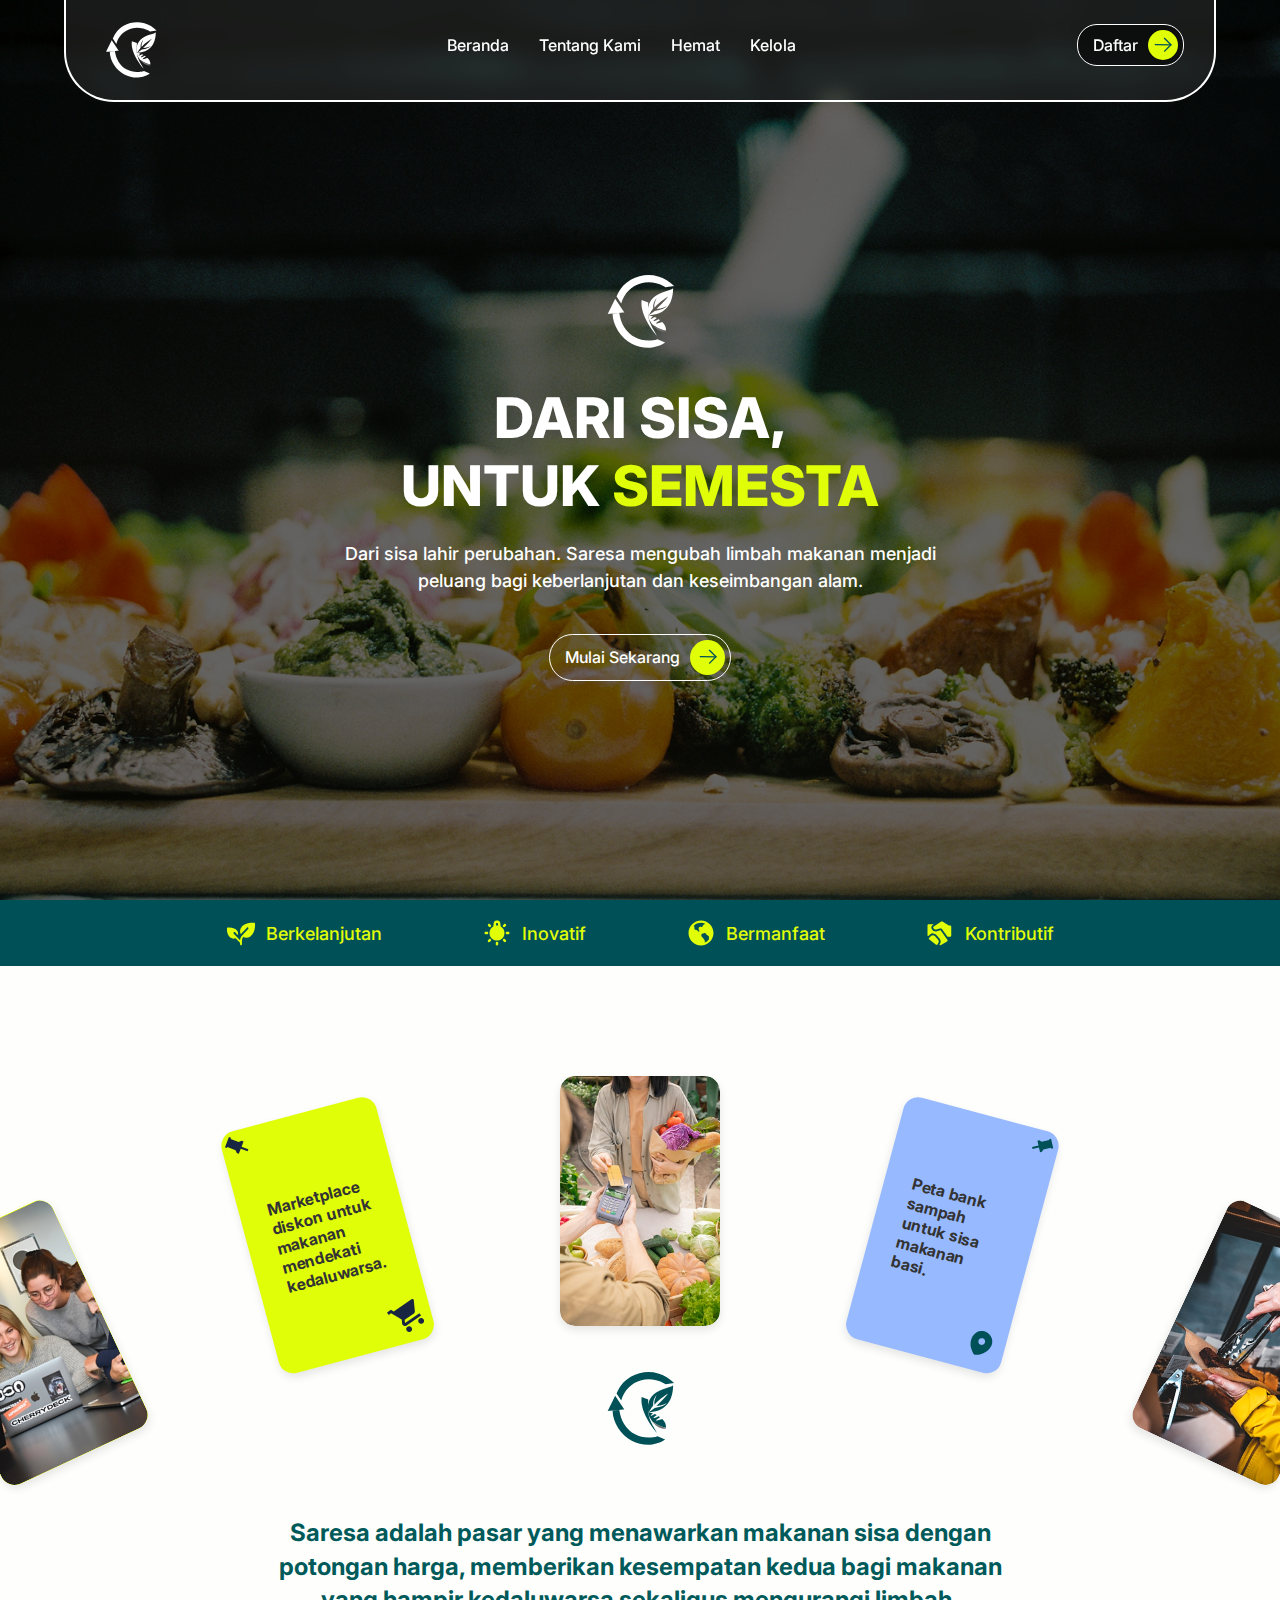
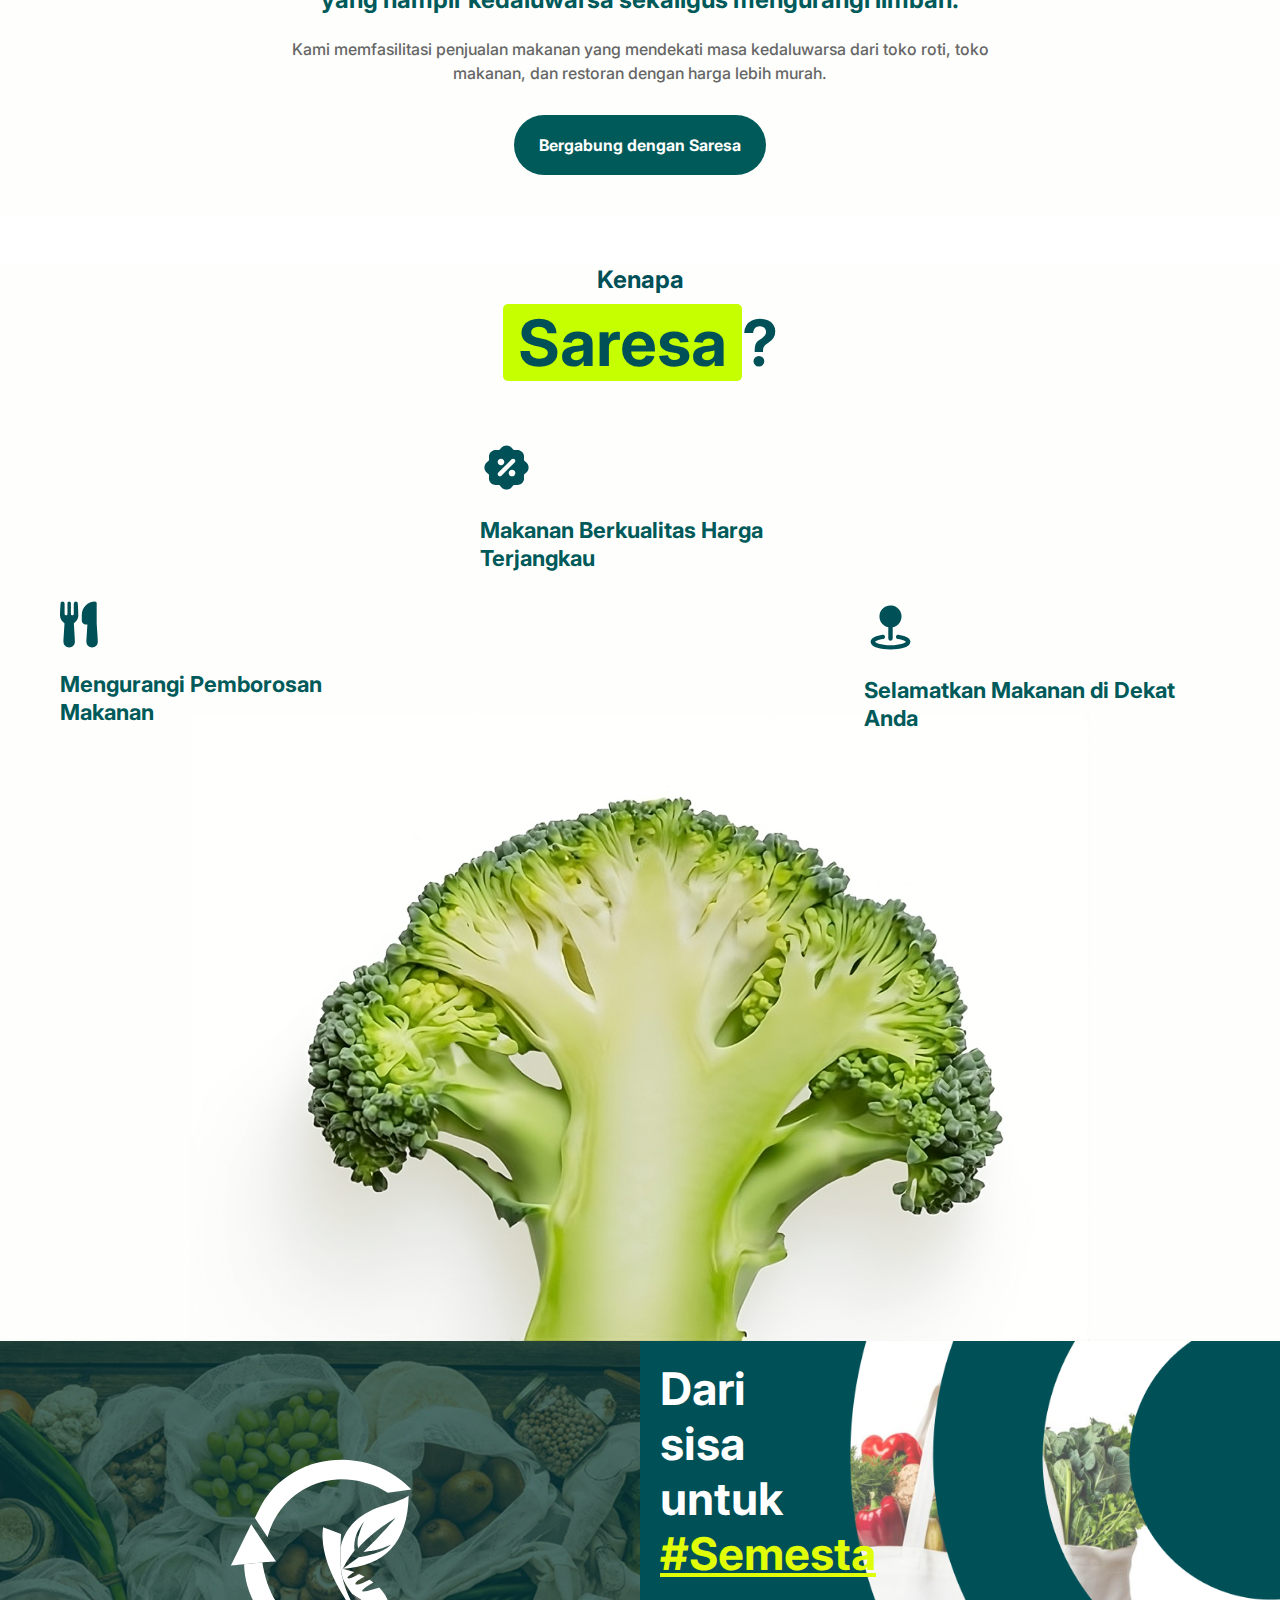
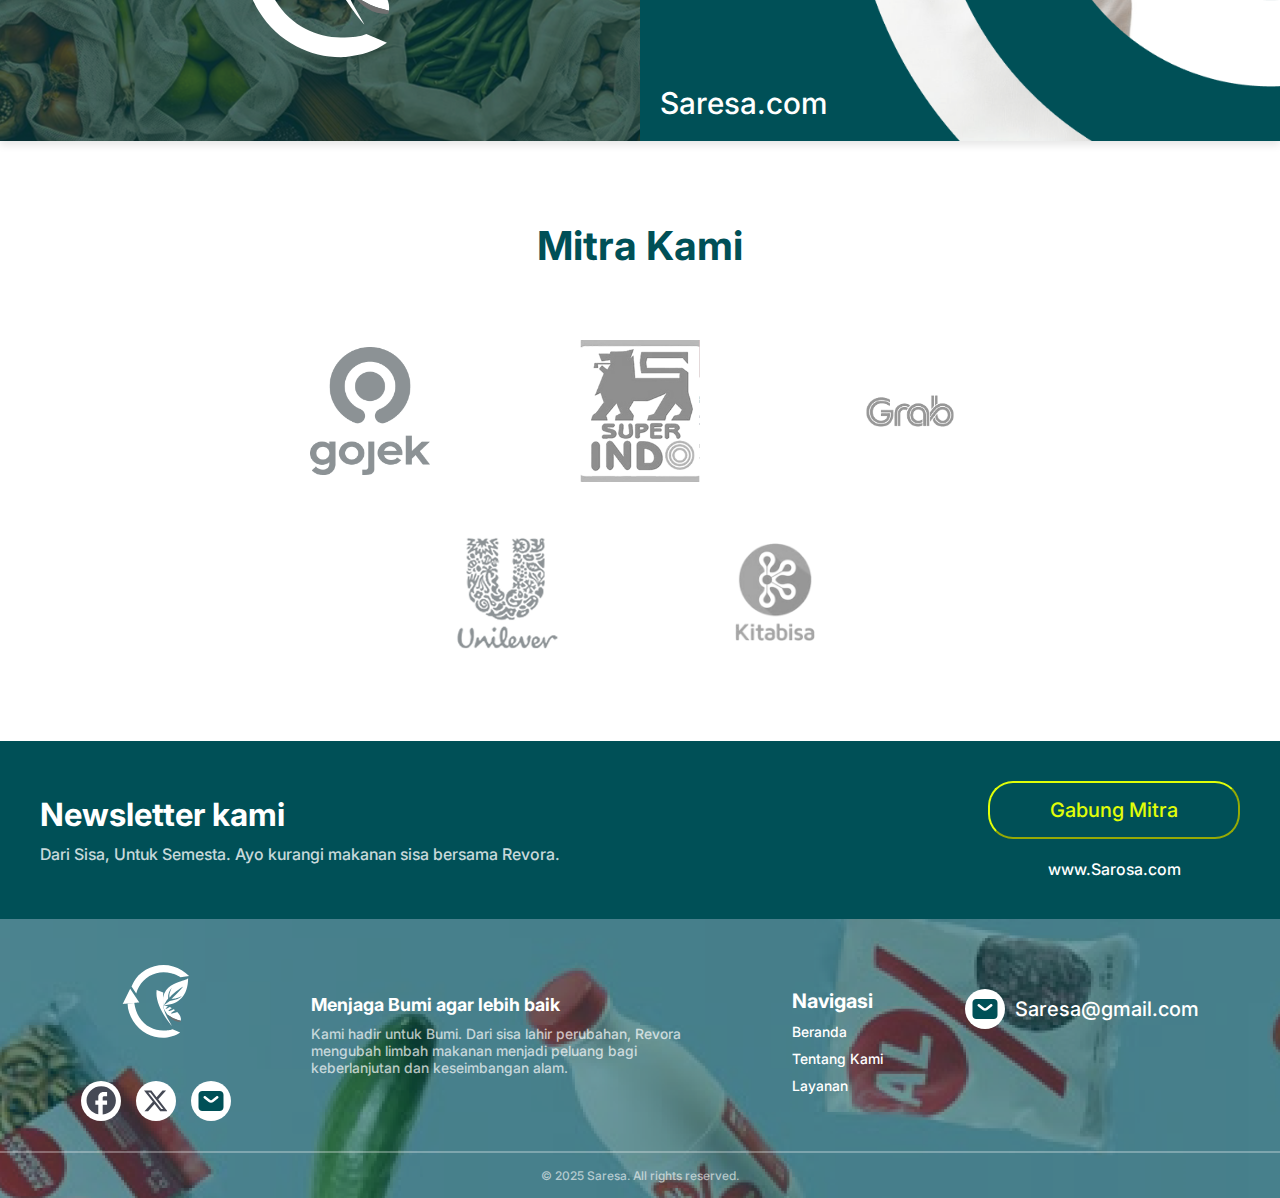
==== pages/index.html @ 895f4c61 "update landing page" ====
<!DOCTYPE html>
<html lang="en">
<head>
    <meta charset="UTF-8">
    <meta name="viewport" content="width=device-width, initial-scale=1.0">
    <link rel="stylesheet" href="../assets/css/main.css">
    <link rel="stylesheet" href="../assets//css/landing.css">
    <meta name="viewport" content="width=device-width, initial-scale=1.0">
    <link rel="icon" href="../assets/icons/saresaicon.svg">
    <title>Saresa</title>
    <script src="/assets/js/index.js"></script>
</head>
<body>
    <section class="background-container">
        <div class="background-image"></div>
        
        <nav class="navbar">
            <div class="logo">
                <svg width="70" height="70" viewBox="0 0 75 92" fill="none" xmlns="http://www.w3.org/2000/svg">
                    <path d="M38.6341 40.9095L45.248 43.4697C45.2183 44.0365 45.0735 47.878 45.0528 48.4452C44.9655 51.5371 45.0032 54.649 45.2775 57.0339C45.3874 57.9896 45.5398 58.7318 45.7292 59.487C45.8578 59.9997 46.0034 60.5184 46.1643 61.1139C47.1258 64.6721 48.7685 68.0668 51.3746 72.3657L53.7874 76.6802C53.7874 76.6802 36.348 57.1016 38.6341 40.9095Z" fill="white"/>
                    <path fill-rule="evenodd" clip-rule="evenodd" d="M63.0121 32.3252C63.825 32.0729 64.5581 31.8454 65.1798 31.6226C70.0292 29.8844 70.15 29.2031 70.1527 29.1599C69.783 46.8839 61.2088 55.2005 45.8846 56.1684L51.7319 51.9939C58.0749 50.9811 62.1323 49.0209 63.6864 47.2683C57.56 49.9714 57.3121 49.3029 53.4403 50.0662C58.6771 45.2927 65.3226 37.5453 65.3226 37.5453C65.3226 37.5453 56.9509 42.2458 51.5237 48.6983C50.948 45.2814 51.6702 44.2725 52.8471 40.6735L53.7213 38.7985C51.4411 41.6209 49.6969 45.1906 50.1927 49.4857C48.8009 51.2646 47.9566 52.5461 47.1412 53.9383C46.7363 54.6295 46.3386 55.3481 45.8846 56.1684C45.8353 56.2576 45.7125 56.423 45.5882 56.5907C45.4606 56.7627 45.3312 56.9371 45.2775 57.0339C45.0032 54.649 44.9655 51.5371 45.0528 48.4452C47.5381 37.1283 57.2668 34.1086 63.0121 32.3252Z" fill="white"/>
                    <path fill-rule="evenodd" clip-rule="evenodd" d="M45.5882 56.5907C45.7125 56.423 45.8353 56.2576 45.8846 56.1684L50.0886 57.4094C50.0886 57.4094 47.3903 59.2167 47.5759 59.5358C48.1327 60.4933 51.7891 58.1116 51.7891 58.1116C52.4962 58.4292 53.1873 58.7725 53.857 59.1391C53.857 59.1391 50.3061 60.8523 50.5333 61.8306C50.7606 62.8089 55.6872 60.234 55.6872 60.234C56.1855 60.5595 56.6668 60.8981 57.1282 61.2486C57.1282 61.2486 53.2739 63.3119 53.0068 64.3214C52.7397 65.331 59.2627 63.0991 59.2627 63.0991C61.8235 65.6538 63.311 68.6286 62.9076 71.6372C57.3945 70.4619 54.4369 69.0801 49.3578 65.5446C48.164 63.9224 47.0036 62.006 45.8727 59.7725L45.2775 57.0339C45.3312 56.9371 45.4606 56.7627 45.5882 56.5907Z" fill="white"/>
                    <path d="M62.6526 72.8114C62.7708 72.42 62.8552 72.0283 62.9076 71.6372C57.3945 70.4619 54.4369 69.0801 49.3578 65.5446C53.3652 70.9898 57.7489 73.1211 62.6526 72.8114Z" fill="#6F6F6F"/>
                    <path d="M71.1096 27.0064C66.7405 22.4265 61.2216 19.104 55.1295 17.386C49.0374 15.668 42.5958 15.6175 36.4775 17.2399C30.3593 18.8622 24.789 22.0978 20.3486 26.6087C16.2327 31.6374 16.3952 31.8634 13.5358 37.5631L18.2324 44.6212C19.447 39.7313 21.9524 35.2574 25.4869 31.6667C29.0215 28.0761 33.4554 25.5005 38.3255 24.2091C43.1957 22.9177 48.3232 22.9579 53.1725 24.3255C58.0218 25.693 58.1748 25.7688 62.4712 28.257L71.1096 27.0064Z" fill="white"/>
                    <path d="M9.56396 54.5794C9.68815 60.9078 11.7915 66.609 15.1198 71.993C18.4482 77.3769 23.1613 81.7683 28.7668 84.7082C34.3723 87.6482 40.6644 89.0288 46.9859 88.7059C53.4182 87.7821 56.8383 87.0076 62.1329 83.4537L54.5716 80.2519C52.3287 81.1445 51.6499 81.2481 46.6181 81.5052C41.5862 81.7622 36.5776 80.6632 32.1157 78.323C27.6537 75.9828 23.902 72.4873 21.2527 68.2017C18.6033 63.9161 17.0574 58.8866 16.281 53.8765L9.56396 54.5794Z" fill="white"/>
                    <path d="M9.56396 54.5794L16.281 53.8765C17.4992 53.7502 21.3201 53.5582 21.3201 53.5582L12.1743 39.8289L4.70141 55.0185C4.70141 55.0185 6.5338 54.9027 9.56396 54.5794Z" fill="white"/>
                </svg>                    
            </div>
            
            <div class="nav-links">
                <a href="#">Beranda</a>
                <a href="#">Tentang Kami</a>
                <a href="#">Hemat</a>
                <a href="#">Kelola</a>
            </div>
            
            <div class="daftar-btn">
                <span>Daftar</span>
                <div class="circle-icon">
                    <svg width="30" height="30" viewBox="0 0 45 45" fill="none" xmlns="http://www.w3.org/2000/svg">
                        <g clip-path="url(#clip0_117_13)">
                        <path d="M33.0413 22.2137L23.9764 13.1488C23.7908 12.9631 23.684 12.7138 23.6797 12.4556C23.6753 12.1974 23.7737 11.9515 23.9532 11.7721C24.1326 11.5926 24.3785 11.4942 24.6367 11.4986C24.8949 11.5029 25.1442 11.6097 25.3299 11.7953L35.0948 21.5602C35.2804 21.7459 35.3872 21.9952 35.3915 22.2534C35.3959 22.5116 35.2975 22.7575 35.118 22.9369L25.6438 32.4111C25.4644 32.5906 25.2185 32.689 24.9603 32.6846C24.7021 32.6803 24.4528 32.5735 24.2671 32.3879C24.0815 32.2022 23.9747 31.9529 23.9704 31.6947C23.966 31.4365 24.0644 31.1906 24.2439 31.0111L33.0413 22.2137Z" fill="#005057"/>
                        <path d="M34.4018 21.2624C34.6603 21.2668 34.91 21.3737 35.0959 21.5595C35.2817 21.7454 35.3886 21.9951 35.393 22.2536C35.3974 22.5121 35.2989 22.7583 35.1192 22.938C34.9394 23.1177 34.6933 23.2162 34.4347 23.2118L11.0305 22.8163C10.9025 22.8142 10.7753 22.7868 10.6563 22.7358C10.5372 22.6849 10.4285 22.6112 10.3365 22.5192C10.2444 22.4272 10.1708 22.3185 10.1198 22.1994C10.0688 22.0803 10.0415 21.9532 10.0393 21.8252C10.0372 21.6972 10.0602 21.5708 10.1072 21.4534C10.1542 21.336 10.2242 21.2297 10.3132 21.1407C10.4022 21.0518 10.5084 20.9818 10.6258 20.9348C10.7433 20.8878 10.8696 20.8647 10.9976 20.8669L34.4018 21.2624Z" fill="#005057"/>
                        </g>
                        <defs>
                        <clipPath id="clip0_117_13">
                        <rect width="31.678" height="30.6252" fill="white" transform="translate(21.6553) rotate(45)"/>
                        </clipPath>
                        </defs>
                    </svg>       
                </div>
            </div>
        </nav>
        
        <div class="content">
            <div class="logo-center">
                <svg width="75" height="92" viewBox="0 0 75 92" fill="none" xmlns="http://www.w3.org/2000/svg">
                    <path d="M38.6341 40.9095L45.248 43.4697C45.2183 44.0365 45.0735 47.878 45.0528 48.4452C44.9655 51.5371 45.0032 54.649 45.2775 57.0339C45.3874 57.9896 45.5398 58.7318 45.7292 59.487C45.8578 59.9997 46.0034 60.5184 46.1643 61.1139C47.1258 64.6721 48.7685 68.0668 51.3746 72.3657L53.7874 76.6802C53.7874 76.6802 36.348 57.1016 38.6341 40.9095Z" fill="white"/>
                    <path fill-rule="evenodd" clip-rule="evenodd" d="M63.0121 32.3252C63.825 32.0729 64.5581 31.8454 65.1798 31.6226C70.0292 29.8844 70.15 29.2031 70.1527 29.1599C69.783 46.8839 61.2088 55.2005 45.8846 56.1684L51.7319 51.9939C58.0749 50.9811 62.1323 49.0209 63.6864 47.2683C57.56 49.9714 57.3121 49.3029 53.4403 50.0662C58.6771 45.2927 65.3226 37.5453 65.3226 37.5453C65.3226 37.5453 56.9509 42.2458 51.5237 48.6983C50.948 45.2814 51.6702 44.2725 52.8471 40.6735L53.7213 38.7985C51.4411 41.6209 49.6969 45.1906 50.1927 49.4857C48.8009 51.2646 47.9566 52.5461 47.1412 53.9383C46.7363 54.6295 46.3386 55.3481 45.8846 56.1684C45.8353 56.2576 45.7125 56.423 45.5882 56.5907C45.4606 56.7627 45.3312 56.9371 45.2775 57.0339C45.0032 54.649 44.9655 51.5371 45.0528 48.4452C47.5381 37.1283 57.2668 34.1086 63.0121 32.3252Z" fill="white"/>
                    <path fill-rule="evenodd" clip-rule="evenodd" d="M45.5882 56.5907C45.7125 56.423 45.8353 56.2576 45.8846 56.1684L50.0886 57.4094C50.0886 57.4094 47.3903 59.2167 47.5759 59.5358C48.1327 60.4933 51.7891 58.1116 51.7891 58.1116C52.4962 58.4292 53.1873 58.7725 53.857 59.1391C53.857 59.1391 50.3061 60.8523 50.5333 61.8306C50.7606 62.8089 55.6872 60.234 55.6872 60.234C56.1855 60.5595 56.6668 60.8981 57.1282 61.2486C57.1282 61.2486 53.2739 63.3119 53.0068 64.3214C52.7397 65.331 59.2627 63.0991 59.2627 63.0991C61.8235 65.6538 63.311 68.6286 62.9076 71.6372C57.3945 70.4619 54.4369 69.0801 49.3578 65.5446C48.164 63.9224 47.0036 62.006 45.8727 59.7725L45.2775 57.0339C45.3312 56.9371 45.4606 56.7627 45.5882 56.5907Z" fill="white"/>
                    <path d="M62.6526 72.8114C62.7708 72.42 62.8552 72.0283 62.9076 71.6372C57.3945 70.4619 54.4369 69.0801 49.3578 65.5446C53.3652 70.9898 57.7489 73.1211 62.6526 72.8114Z" fill="#6F6F6F"/>
                    <path d="M71.1096 27.0064C66.7405 22.4265 61.2216 19.104 55.1295 17.386C49.0374 15.668 42.5958 15.6175 36.4775 17.2399C30.3593 18.8622 24.789 22.0978 20.3486 26.6087C16.2327 31.6374 16.3952 31.8634 13.5358 37.5631L18.2324 44.6212C19.447 39.7313 21.9524 35.2574 25.4869 31.6667C29.0215 28.0761 33.4554 25.5005 38.3255 24.2091C43.1957 22.9177 48.3232 22.9579 53.1725 24.3255C58.0218 25.693 58.1748 25.7688 62.4712 28.257L71.1096 27.0064Z" fill="white"/>
                    <path d="M9.56396 54.5794C9.68815 60.9078 11.7915 66.609 15.1198 71.993C18.4482 77.3769 23.1613 81.7683 28.7668 84.7082C34.3723 87.6482 40.6644 89.0288 46.9859 88.7059C53.4182 87.7821 56.8383 87.0076 62.1329 83.4537L54.5716 80.2519C52.3287 81.1445 51.6499 81.2481 46.6181 81.5052C41.5862 81.7622 36.5776 80.6632 32.1157 78.323C27.6537 75.9828 23.902 72.4873 21.2527 68.2017C18.6033 63.9161 17.0574 58.8866 16.281 53.8765L9.56396 54.5794Z" fill="white"/>
                    <path d="M9.56396 54.5794L16.281 53.8765C17.4992 53.7502 21.3201 53.5582 21.3201 53.5582L12.1743 39.8289L4.70141 55.0185C4.70141 55.0185 6.5338 54.9027 9.56396 54.5794Z" fill="white"/>
                </svg>                    
            </div>
            
            <h1 class="heading">
                DARI SISA,<br>
                UNTUK <span class="semesta">SEMESTA</span>
            </h1>
            
            <p class="subheading">
                Dari sisa lahir perubahan. Saresa mengubah limbah makanan menjadi peluang bagi keberlanjutan dan keseimbangan alam.
            </p>
            
            <a href="#" class="cta-button">
                <span>Mulai Sekarang</span>
                <div class="arrow-icon">
                    <svg width="30" height="30" viewBox="0 0 45 45" fill="none" xmlns="http://www.w3.org/2000/svg">
                        <g clip-path="url(#clip0_117_13)">
                        <path d="M33.0413 22.2137L23.9764 13.1488C23.7908 12.9631 23.684 12.7138 23.6797 12.4556C23.6753 12.1974 23.7737 11.9515 23.9532 11.7721C24.1326 11.5926 24.3785 11.4942 24.6367 11.4986C24.8949 11.5029 25.1442 11.6097 25.3299 11.7953L35.0948 21.5602C35.2804 21.7459 35.3872 21.9952 35.3915 22.2534C35.3959 22.5116 35.2975 22.7575 35.118 22.9369L25.6438 32.4111C25.4644 32.5906 25.2185 32.689 24.9603 32.6846C24.7021 32.6803 24.4528 32.5735 24.2671 32.3879C24.0815 32.2022 23.9747 31.9529 23.9704 31.6947C23.966 31.4365 24.0644 31.1906 24.2439 31.0111L33.0413 22.2137Z" fill="#005057"/>
                        <path d="M34.4018 21.2624C34.6603 21.2668 34.91 21.3737 35.0959 21.5595C35.2817 21.7454 35.3886 21.9951 35.393 22.2536C35.3974 22.5121 35.2989 22.7583 35.1192 22.938C34.9394 23.1177 34.6933 23.2162 34.4347 23.2118L11.0305 22.8163C10.9025 22.8142 10.7753 22.7868 10.6563 22.7358C10.5372 22.6849 10.4285 22.6112 10.3365 22.5192C10.2444 22.4272 10.1708 22.3185 10.1198 22.1994C10.0688 22.0803 10.0415 21.9532 10.0393 21.8252C10.0372 21.6972 10.0602 21.5708 10.1072 21.4534C10.1542 21.336 10.2242 21.2297 10.3132 21.1407C10.4022 21.0518 10.5084 20.9818 10.6258 20.9348C10.7433 20.8878 10.8696 20.8647 10.9976 20.8669L34.4018 21.2624Z" fill="#005057"/>
                        </g>
                        <defs>
                        <clipPath id="clip0_117_13">
                        <rect width="31.678" height="30.6252" fill="white" transform="translate(21.6553) rotate(45)"/>
                        </clipPath>
                        </defs>
                    </svg> 
                </div>
            </a>
        </div>
    </section>

    <section class="container-join">
        <div class="header-bar">
            <div class="feature">
                <div class="club">
                    <svg width="30" height="30" viewBox="0 0 30 30" fill="none" xmlns="http://www.w3.org/2000/svg">
                        <path d="M24.0715 18.641C22.9475 19.3242 21.6567 19.6835 20.3414 19.6793C19.2395 19.6706 18.1501 19.4452 17.1351 19.016C16.3529 20.1203 15.9343 21.4409 15.9375 22.7942V26.25C15.9378 26.3785 15.9116 26.5057 15.8607 26.6237C15.8097 26.7417 15.7351 26.848 15.6413 26.9359C15.5476 27.0238 15.4368 27.0915 15.3157 27.1348C15.1947 27.1781 15.0661 27.196 14.9379 27.1875C14.6969 27.1665 14.4728 27.0552 14.3104 26.8759C14.1481 26.6966 14.0595 26.4626 14.0625 26.2207V24.7629L9.5367 20.2371C8.86393 20.4881 8.1524 20.6194 7.43436 20.625C6.44583 20.6276 5.4758 20.3571 4.63123 19.8434C2.07772 18.2918 0.703108 14.7211 0.969123 10.2879C0.982517 10.0585 1.07966 9.8421 1.24212 9.67964C1.40457 9.51719 1.62102 9.42005 1.85037 9.40665C6.28358 9.14532 9.85428 10.5152 11.4012 13.0688C12.0089 14.0696 12.2742 15.2412 12.157 16.4063C12.1497 16.4965 12.1164 16.5828 12.0612 16.6545C12.006 16.7263 11.9311 16.7805 11.8457 16.8106C11.7603 16.8407 11.668 16.8455 11.5799 16.8242C11.4919 16.803 11.4119 16.7568 11.3496 16.691L9.09959 14.3356C8.92235 14.1672 8.68633 14.0747 8.44187 14.0778C8.1974 14.0809 7.96383 14.1794 7.79096 14.3523C7.61808 14.5252 7.51957 14.7588 7.51644 15.0032C7.51331 15.2477 7.60581 15.4837 7.7742 15.6609L14.0883 22.1356C14.0953 22.0442 14.1035 21.9527 14.1129 21.8625C14.3179 20.1243 15.0849 18.5006 16.2972 17.2383L22.2258 10.9734C22.4017 10.7977 22.5006 10.5593 22.5007 10.3106C22.5008 10.0619 22.4021 9.82338 22.2263 9.64747C22.0506 9.47156 21.8122 9.37267 21.5635 9.37256C21.3148 9.37245 21.0763 9.47113 20.9004 9.64689L15.1582 15.7195C15.1007 15.7804 15.028 15.8248 14.9475 15.8481C14.8671 15.8713 14.7819 15.8726 14.7008 15.8518C14.6197 15.831 14.5457 15.7888 14.4864 15.7297C14.4271 15.6706 14.3847 15.5967 14.3637 15.5156C13.8082 13.4672 14.0531 11.4281 15.1137 9.67735C17.2066 6.22267 22.0769 4.37345 28.1426 4.7297C28.3719 4.74309 28.5884 4.84024 28.7508 5.00269C28.9133 5.16515 29.0104 5.3816 29.0238 5.61095C29.3754 11.6777 27.5262 16.5481 24.0715 18.641Z" fill="#E0FE08"/>
                    </svg>                    
                    <span>Berkelanjutan</span>
                </div>
            </div>
            <div class="feature">
                <div class="club">
                    <svg width="30" height="30" viewBox="0 0 30 30" fill="none" xmlns="http://www.w3.org/2000/svg">
                        <path fill-rule="evenodd" clip-rule="evenodd" d="M15 23.75C15.3062 23.75 15.6017 23.8624 15.8305 24.0659C16.0593 24.2693 16.2054 24.5497 16.2413 24.8537L16.25 25V26.25C16.2496 26.5686 16.1277 26.875 15.9089 27.1067C15.6902 27.3384 15.3913 27.4778 15.0733 27.4965C14.7552 27.5151 14.442 27.4117 14.1977 27.2072C13.9534 27.0027 13.7964 26.7126 13.7587 26.3963L13.75 26.25V25C13.75 24.6685 13.8817 24.3505 14.1161 24.1161C14.3505 23.8817 14.6685 23.75 15 23.75ZM8.8125 21.1875C9.04684 21.4219 9.17848 21.7398 9.17848 22.0712C9.17848 22.4027 9.04684 22.7206 8.8125 22.955L7.92875 23.8387C7.81344 23.9581 7.67551 24.0534 7.52301 24.1189C7.3705 24.1844 7.20648 24.2189 7.0405 24.2203C6.87453 24.2218 6.70993 24.1901 6.55631 24.1273C6.40269 24.0644 6.26312 23.9716 6.14576 23.8542C6.02839 23.7369 5.93557 23.5973 5.87272 23.4437C5.80987 23.2901 5.77824 23.1255 5.77969 22.9595C5.78113 22.7935 5.81561 22.6295 5.88112 22.477C5.94663 22.3245 6.04186 22.1866 6.16125 22.0712L7.045 21.1875C7.27941 20.9532 7.59729 20.8215 7.92875 20.8215C8.26021 20.8215 8.57809 20.9532 8.8125 21.1875ZM22.955 21.1875L23.8387 22.0712C24.0664 22.307 24.1924 22.6228 24.1896 22.9505C24.1867 23.2782 24.0553 23.5918 23.8235 23.8235C23.5918 24.0553 23.2782 24.1867 22.9505 24.1896C22.6228 24.1924 22.307 24.0664 22.0712 23.8387L21.1875 22.955C20.9598 22.7192 20.8338 22.4035 20.8367 22.0757C20.8395 21.748 20.971 21.4345 21.2027 21.2027C21.4345 20.971 21.748 20.8395 22.0757 20.8367C22.4035 20.8338 22.7192 20.9598 22.955 21.1875ZM15.7712 2.5C16.3807 2.49987 16.9692 2.72236 17.4261 3.12565C17.8831 3.52895 18.1769 4.08526 18.2525 4.69L18.7275 8.49C20.1621 9.31165 21.285 10.5843 21.9216 12.11C22.5582 13.6358 22.6729 15.3291 22.2478 16.9267C21.8227 18.5244 20.8816 19.9368 19.5709 20.9443C18.2601 21.9519 16.6532 22.4981 15 22.4981C13.3468 22.4981 11.7399 21.9519 10.4291 20.9443C9.11842 19.9368 8.17733 18.5244 7.75221 16.9267C7.32709 15.3291 7.44175 13.6358 8.07838 12.11C8.715 10.5843 9.83791 9.31165 11.2725 8.49L11.7475 4.69C11.8231 4.08526 12.1169 3.52895 12.5739 3.12565C13.0308 2.72236 13.6193 2.49987 14.2288 2.5H15.7712ZM5 13.75C5.33152 13.75 5.64946 13.8817 5.88388 14.1161C6.1183 14.3505 6.25 14.6685 6.25 15C6.25 15.3315 6.1183 15.6495 5.88388 15.8839C5.64946 16.1183 5.33152 16.25 5 16.25H3.75C3.41848 16.25 3.10054 16.1183 2.86612 15.8839C2.6317 15.6495 2.5 15.3315 2.5 15C2.5 14.6685 2.6317 14.3505 2.86612 14.1161C3.10054 13.8817 3.41848 13.75 3.75 13.75H5ZM26.25 13.75C26.5815 13.75 26.8995 13.8817 27.1339 14.1161C27.3683 14.3505 27.5 14.6685 27.5 15C27.5 15.3315 27.3683 15.6495 27.1339 15.8839C26.8995 16.1183 26.5815 16.25 26.25 16.25H25C24.6685 16.25 24.3505 16.1183 24.1161 15.8839C23.8817 15.6495 23.75 15.3315 23.75 15C23.75 14.6685 23.8817 14.3505 24.1161 14.1161C24.3505 13.8817 24.6685 13.75 25 13.75H26.25ZM23.8387 6.1625C24.0731 6.39691 24.2047 6.7148 24.2047 7.04625C24.2047 7.37771 24.0731 7.69559 23.8387 7.93L22.955 8.81375C22.8397 8.93314 22.7018 9.02837 22.5493 9.09388C22.3967 9.15939 22.2327 9.19387 22.0667 9.19531C21.9008 9.19675 21.7362 9.16513 21.5826 9.10228C21.4289 9.03943 21.2894 8.94661 21.172 8.82924C21.0546 8.71188 20.9618 8.57231 20.899 8.41869C20.8361 8.26507 20.8045 8.10047 20.8059 7.9345C20.8074 7.76852 20.8419 7.6045 20.9074 7.45199C20.9729 7.29949 21.0681 7.16156 21.1875 7.04625L22.0712 6.1625C22.3057 5.92816 22.6235 5.79652 22.955 5.79652C23.2865 5.79652 23.6043 5.92816 23.8387 6.1625ZM7.92875 6.1625L8.8125 7.04625C9.03457 7.28306 9.15579 7.59698 9.15052 7.92159C9.14525 8.24619 9.0139 8.55601 8.78426 8.78549C8.55462 9.01497 8.2447 9.1461 7.9201 9.15114C7.59549 9.15618 7.28166 9.03474 7.045 8.8125L6.16125 7.92875C5.93918 7.69194 5.81796 7.37802 5.82323 7.05341C5.8285 6.72881 5.95985 6.41899 6.18949 6.18951C6.41913 5.96003 6.72904 5.8289 7.05365 5.82386C7.37826 5.81882 7.69209 5.94026 7.92875 6.1625ZM15.7712 5H14.2288L13.9163 7.5H16.0837L15.7712 5Z" fill="#E0FE08"/>
                    </svg>                                         
                    <span>Inovatif</span>
                </div>
            </div>
            <div class="feature">
                <div class="club">
                    <svg width="30" height="30" viewBox="0 0 30 30" fill="none" xmlns="http://www.w3.org/2000/svg">
                        <path d="M15 2.5C21.9037 2.5 27.5 8.09625 27.5 15C27.5 21.9037 21.9037 27.5 15 27.5C8.09625 27.5 2.5 21.9037 2.5 15C2.5 8.09625 8.09625 2.5 15 2.5ZM20.005 16.0975C19.5737 15.4413 19.2625 14.9688 18.0775 15.1562C15.84 15.5112 15.5912 15.9025 15.485 16.5475L15.455 16.7425L15.4237 16.95C15.3025 17.8038 15.3062 18.1263 15.6987 18.5375C17.28 20.1975 18.2275 21.3937 18.515 22.0938C18.655 22.435 19.015 23.4688 18.7675 24.4913C20.2844 23.8863 21.6348 22.9276 22.7063 21.695C22.8438 21.2275 22.9437 20.645 22.9437 19.94V19.8088C22.9437 18.6562 22.9437 18.13 22.1287 17.6637C21.8672 17.5145 21.5981 17.379 21.3225 17.2575C20.8638 17.0487 20.56 16.9125 20.15 16.3125C20.1 16.2417 20.0517 16.17 20.005 16.0975ZM15 4.79125C12.1038 4.79125 9.4875 5.99875 7.63 7.93625C7.85125 8.09 8.04375 8.30625 8.17625 8.60375C8.43125 9.175 8.43125 9.76375 8.43125 10.285C8.43125 10.695 8.43125 11.085 8.5625 11.3663C8.7425 11.7513 9.52 11.9163 10.2063 12.0588C10.4525 12.1112 10.705 12.1637 10.935 12.2275C11.5675 12.4025 12.0575 12.9712 12.4487 13.4275C12.6112 13.6162 12.8525 13.895 12.9737 13.965C13.0363 13.92 13.2375 13.7013 13.3362 13.3425C13.4137 13.0675 13.3912 12.825 13.28 12.6925C12.58 11.8675 12.6187 10.28 12.835 9.69375C13.175 8.77 14.2375 8.83875 15.015 8.88875C15.305 8.9075 15.5775 8.92625 15.7825 8.9C16.56 8.8025 16.8 7.61875 16.9688 7.3875C17.3337 6.8875 18.4512 6.13375 19.1437 5.66875C17.8398 5.08738 16.4277 4.78833 15 4.79125Z" fill="#E0FE08"/>
                    </svg>                                       
                    <span>Bermanfaat</span>
                </div>
            </div>
            <div class="feature">
                <div class="club">
                    <svg width="30" height="30" viewBox="0 0 30 30" fill="none" xmlns="http://www.w3.org/2000/svg">
                        <path d="M24.1138 7.50002H25.0012C25.3328 7.50002 25.6507 7.63172 25.8851 7.86614C26.1196 8.10056 26.2512 8.4185 26.2512 8.75002V17.5C26.2512 17.8315 26.1196 18.1495 25.8851 18.3839C25.6507 18.6183 25.3328 18.75 25.0012 18.75H22.5012L17.2888 11.455C16.9856 11.0308 16.5574 10.712 16.064 10.5433C15.5707 10.3745 15.037 10.3642 14.5375 10.5138L11.43 11.4463C10.9977 11.5757 10.5385 11.5857 10.101 11.4752C9.66347 11.3647 9.26402 11.1379 8.945 10.8188L8.57875 10.4525C8.44799 10.3218 8.34786 10.1637 8.28558 9.98956C8.2233 9.81546 8.20043 9.6297 8.2186 9.44569C8.23677 9.26168 8.29555 9.08399 8.39068 8.92543C8.48581 8.76688 8.61494 8.6314 8.76875 8.52877L15.52 4.02877C15.923 3.75991 16.3955 3.61394 16.8799 3.60861C17.3644 3.60328 17.8399 3.73883 18.2487 3.99877L23.4437 7.30502C23.6437 7.43207 23.8769 7.4997 24.1138 7.50002ZM6.28375 17.8688L4.26375 19.6363C4.12569 19.7573 4.01599 19.9072 3.94244 20.0755C3.86889 20.2437 3.83329 20.426 3.83819 20.6095C3.84308 20.7931 3.88834 20.9733 3.97075 21.1373C4.05316 21.3014 4.17069 21.4453 4.315 21.5588L10.74 26.6088C10.8812 26.72 11.0448 26.7994 11.2195 26.8416C11.3942 26.8838 11.576 26.8879 11.7524 26.8535C11.9289 26.8191 12.0958 26.747 12.2419 26.6422C12.3879 26.5374 12.5096 26.4024 12.5988 26.2463L13.4788 24.7063C13.7408 24.2477 13.8509 23.7178 13.7931 23.1928C13.7354 22.6678 13.5129 22.1745 13.1575 21.7838L9.78 18.0688C9.33955 17.5842 8.72653 17.2917 8.07274 17.2543C7.41895 17.2169 6.77659 17.4376 6.28375 17.8688ZM8.8075 6.25002H3.75C3.41848 6.25002 3.10054 6.38172 2.86612 6.61614C2.6317 6.85056 2.5 7.1685 2.5 7.50002V16.895C2.50007 17.3992 2.65257 17.8916 2.9375 18.3075L3.03 18.225L5.04875 16.4575C5.91124 15.7028 7.03544 15.3166 8.17965 15.3821C9.32386 15.4475 10.3967 15.9594 11.1675 16.8075L14.545 20.5225C15.1666 21.2061 15.5558 22.069 15.6569 22.9874C15.7579 23.9058 15.5656 24.8326 15.1075 25.635L14.2887 27.0675C14.642 27.2015 15.021 27.2536 15.3972 27.2201C15.7735 27.1865 16.1373 27.0681 16.4612 26.8738L21.9738 23.5663C22.1216 23.4775 22.2494 23.359 22.3492 23.2184C22.449 23.0778 22.5187 22.9181 22.5538 22.7493C22.5889 22.5804 22.5887 22.4062 22.5532 22.2374C22.5177 22.0687 22.4477 21.9091 22.3475 21.7688L15.7638 12.545C15.6879 12.4391 15.5809 12.3595 15.4577 12.3174C15.3344 12.2752 15.201 12.2727 15.0763 12.31L11.9688 13.2413C11.2122 13.4682 10.4084 13.4861 9.64255 13.2931C8.87669 13.1001 8.17735 12.7034 7.61875 12.145L7.2525 11.7788C6.92548 11.4519 6.67506 11.0566 6.5193 10.6213C6.36354 10.1859 6.30631 9.72148 6.35175 9.26136C6.39718 8.80125 6.54415 8.35695 6.78206 7.9605C7.01996 7.56406 7.34287 7.22534 7.7275 6.96877L8.8075 6.25002Z" fill="#E0FE08"/>
                    </svg>                        
                    <span>Kontributif</span>
                </div>
            </div>
        </div>
    
        <div class="carousel-section">
            <div class="carousel-container">
                <div class="card card-1">
                    <img src="/assets/image/card1.png" alt="Marketplace food">
                </div>
                <div class="card card-2">
                    <div class="card-content">
                        <p>Marketplace diskon untuk makanan mendekati kedaluwarsa.</p>
                        <span class="card-location-4">
                            <svg width="45" height="45" viewBox="0 0 45 45" fill="none" xmlns="http://www.w3.org/2000/svg">
                                <g clip-path="url(#clip0_114_2)">
                                <path d="M32.1768 28.1542C30.6524 28.6987 29.8667 30.3576 30.4112 31.882C30.6714 32.6105 31.2103 33.2058 31.9094 33.5369C32.6085 33.868 33.4105 33.9078 34.139 33.6477C34.8675 33.3875 35.4627 32.8485 35.7939 32.1494C36.125 31.4503 36.1648 30.6483 35.9046 29.9199C35.6444 29.1914 35.1055 28.5961 34.4064 28.265C33.7073 27.9339 32.9053 27.894 32.1768 28.1542ZM2.35449 14.0292L3.33557 16.7759L6.08228 15.7948L14.7496 24.4526L14.0836 28.4845C14.015 28.9426 14.0532 29.44 14.2249 29.9206C14.4851 30.6491 15.0241 31.2444 15.7232 31.5755C16.4223 31.9066 17.2243 31.9465 17.9527 31.6863L34.433 25.7998L33.4519 23.0531L17.5485 28.7335C17.4574 28.7661 17.3571 28.7611 17.2698 28.7197C17.1824 28.6783 17.115 28.6039 17.0825 28.5128C17.058 28.4442 17.0521 28.3843 17.0648 28.3333L17.5013 25.6533L27.7328 21.9987C28.7628 21.6308 29.4632 20.7303 29.6309 19.7257L31.3737 9.08398C31.3913 8.82991 31.3766 8.57191 31.2932 8.33844C31.1631 7.9742 30.8937 7.67657 30.5441 7.51101C30.1946 7.34545 29.7936 7.32553 29.4293 7.45563L9.1174 14.7107L6.84537 12.4251M18.4433 33.0596C16.9188 33.6041 16.1331 35.263 16.6776 36.7874C16.9378 37.5159 17.4768 38.1112 18.1759 38.4423C18.875 38.7734 19.677 38.8132 20.4054 38.5531C21.1339 38.2929 21.7292 37.7539 22.0603 37.0548C22.3914 36.3557 22.4313 35.5537 22.1711 34.8253C21.9109 34.0968 21.3719 33.5015 20.6728 33.1704C19.9737 32.8393 19.1717 32.7994 18.4433 33.0596Z" fill="#182641"/>
                                </g>
                                <defs>
                                <clipPath id="clip0_114_2">
                                <rect width="35" height="35" fill="white" transform="translate(0 11.7729) rotate(-10.6559)"/>
                                </clipPath>
                                </defs>
                            </svg>                                
                        </span>
                        <span class="card-pin-2">
                            <svg width="30" height="30" viewBox="0 0 46 46" fill="none" xmlns="http://www.w3.org/2000/svg">
                                <path d="M32.5804 17.611L27.935 18.325L17.1401 10.4064L18.1299 9.05701L15.4337 7.09382L5.5772 20.5305L8.2734 22.4937L9.26323 21.1443L20.0417 29.0655L20.0252 29.068L20.7418 33.7299L23.4405 35.7096L28.3732 28.9653L37.4386 35.6153L39.4044 32.9355L30.3389 26.2856L35.2602 19.5767L32.5804 17.611Z" fill="#182641"/>
                            </svg>                                                             
                        </span>
                    </div>
                </div>
                <div class="card card-3">
                    <img src="/assets/image/card3.png" alt="Food handover">
                </div>
                <div class="card card-4">
                    <div class="card-content">
                        <p>Peta bank sampah untuk sisa makanan basi.</p>
                        <span class="card-location-4">
                            <svg width="43" height="43" viewBox="0 0 50 50" fill="none" xmlns="http://www.w3.org/2000/svg">
                                <g clip-path="url(#clip0_174_697)">
                                <path fill-rule="evenodd" clip-rule="evenodd" d="M16.8643 36.4396L16.869 36.4427C17.162 36.6785 17.3569 36.6954 17.3569 36.6954C17.3569 36.6954 17.5334 36.7798 17.9073 36.7257L17.9111 36.725L17.9227 36.7227L17.9567 36.7175C18.1373 36.6865 18.3169 36.6508 18.4956 36.6104C18.8538 36.534 19.3591 36.4105 19.973 36.2278C21.1966 35.8648 22.8574 35.262 24.6248 34.2945C28.1554 32.3621 32.1707 28.9312 33.7785 23.0337C34.2017 21.4816 34.3149 19.8614 34.1119 18.2656C33.9089 16.6698 33.3935 15.1296 32.5953 13.7329C31.797 12.3362 30.7315 11.1105 29.4595 10.1256C28.1875 9.14076 26.734 8.41608 25.1819 7.99295C23.6299 7.56982 22.0097 7.45653 20.4139 7.65956C18.818 7.86258 17.2778 8.37794 15.8812 9.1762C14.4845 9.97447 13.2587 11.04 12.2739 12.312C11.289 13.584 10.5643 15.0375 10.1412 16.5895C8.53385 22.4854 10.2518 27.4811 12.3148 30.9385C13.1791 32.3831 14.1931 33.7326 15.3401 34.9647C15.7844 35.4421 16.2508 35.8985 16.7376 36.3325L16.8289 36.41L16.8556 36.4318L16.8643 36.4396ZM20.9242 23.6105C21.9317 23.8851 23.0071 23.7483 23.9137 23.2301C24.8204 22.7119 25.484 21.8548 25.7587 20.8473C26.0334 19.8398 25.8966 18.7644 25.3784 17.8577C24.8602 16.9511 24.0031 16.2874 22.9955 16.0128C21.988 15.7381 20.9126 15.8749 20.006 16.3931C19.0994 16.9113 18.4357 17.7684 18.161 18.7759C17.8863 19.7835 18.0231 20.8588 18.5413 21.7655C19.0595 22.6721 19.9167 23.3358 20.9242 23.6105Z" fill="#005057"/>
                                </g>
                                <defs>
                                <clipPath id="clip0_174_697">
                                <rect width="35" height="35" fill="white" transform="translate(9.21875 0.0131836) rotate(15.2497)"/>
                                </clipPath>
                                </defs>
                            </svg>                                
                        </span>
                        <span class="card-pin-4">
                            <svg width="30" height="30" viewBox="0 0 51 51" fill="none" xmlns="http://www.w3.org/2000/svg">
                                <g clip-path="url(#clip0_109_24)">
                                <path d="M25.4151 36.0697L26.801 31.5787L38.6382 25.3244L39.42 26.804L42.3634 25.2355L34.5785 10.5015L31.6351 12.07L32.4169 13.5497L20.5846 19.7881L20.5895 19.7722L16.0826 18.3814L13.1233 19.945L17.0372 27.3273L7.09644 32.5796L8.64902 35.5181L18.5897 30.2657L22.4767 37.6223L25.4151 36.0697Z" fill="#005057"/>
                                </g>
                                <defs>
                                <clipPath id="clip0_109_24">
                                <rect width="40" height="40" fill="white" transform="translate(50.0166 11.7947) rotate(107.15)"/>
                                </clipPath>
                                </defs>
                            </svg>                                                       
                        </span>
                    </div>
                </div>
                <div class="card card-5">
                    <img src="/assets/image/card5.png" alt="Food solution">
                </div>
            </div>
            <div class="logo-center">
                <svg width="75" height="92" viewBox="0 0 75 92" fill="none" xmlns="http://www.w3.org/2000/svg">
                    <path d="M38.6341 40.9095L45.248 43.4697C45.2183 44.0365 45.0735 47.878 45.0528 48.4452C44.9655 51.5371 45.0032 54.649 45.2775 57.0339C45.3874 57.9896 45.5398 58.7318 45.7292 59.487C45.8578 59.9997 46.0034 60.5184 46.1643 61.1139C47.1258 64.6721 48.7685 68.0668 51.3746 72.3657L53.7874 76.6802C53.7874 76.6802 36.348 57.1016 38.6341 40.9095Z" fill="#005057"/>
                    <path fill-rule="evenodd" clip-rule="evenodd" d="M63.0121 32.3252C63.825 32.0729 64.5581 31.8454 65.1798 31.6226C70.0292 29.8844 70.15 29.2031 70.1527 29.1599C69.783 46.8839 61.2088 55.2005 45.8846 56.1684L51.7319 51.9939C58.0749 50.9811 62.1323 49.0209 63.6864 47.2683C57.56 49.9714 57.3121 49.3029 53.4403 50.0662C58.6771 45.2927 65.3226 37.5453 65.3226 37.5453C65.3226 37.5453 56.9509 42.2458 51.5237 48.6983C50.948 45.2814 51.6702 44.2725 52.8471 40.6735L53.7213 38.7985C51.4411 41.6209 49.6969 45.1906 50.1927 49.4857C48.8009 51.2646 47.9566 52.5461 47.1412 53.9383C46.7363 54.6295 46.3386 55.3481 45.8846 56.1684C45.8353 56.2576 45.7125 56.423 45.5882 56.5907C45.4606 56.7627 45.3312 56.9371 45.2775 57.0339C45.0032 54.649 44.9655 51.5371 45.0528 48.4452C47.5381 37.1283 57.2668 34.1086 63.0121 32.3252Z" fill="#005057"/>
                    <path fill-rule="evenodd" clip-rule="evenodd" d="M45.5882 56.5907C45.7125 56.423 45.8353 56.2576 45.8846 56.1684L50.0886 57.4094C50.0886 57.4094 47.3903 59.2167 47.5759 59.5358C48.1327 60.4933 51.7891 58.1116 51.7891 58.1116C52.4962 58.4292 53.1873 58.7725 53.857 59.1391C53.857 59.1391 50.3061 60.8523 50.5333 61.8306C50.7606 62.8089 55.6872 60.234 55.6872 60.234C56.1855 60.5595 56.6668 60.8981 57.1282 61.2486C57.1282 61.2486 53.2739 63.3119 53.0068 64.3214C52.7397 65.331 59.2627 63.0991 59.2627 63.0991C61.8235 65.6538 63.311 68.6286 62.9076 71.6372C57.3945 70.4619 54.4369 69.0801 49.3578 65.5446C48.164 63.9224 47.0036 62.006 45.8727 59.7725L45.2775 57.0339C45.3312 56.9371 45.4606 56.7627 45.5882 56.5907Z" fill="#005057"/>
                    <path d="M62.6526 72.8114C62.7708 72.42 62.8552 72.0283 62.9076 71.6372C57.3945 70.4619 54.4369 69.0801 49.3578 65.5446C53.3652 70.9898 57.7489 73.1211 62.6526 72.8114Z" fill="#6F6F6F"/>
                    <path d="M71.1096 27.0064C66.7405 22.4265 61.2216 19.104 55.1295 17.386C49.0374 15.668 42.5958 15.6175 36.4775 17.2399C30.3593 18.8622 24.789 22.0978 20.3486 26.6087C16.2327 31.6374 16.3952 31.8634 13.5358 37.5631L18.2324 44.6212C19.447 39.7313 21.9524 35.2574 25.4869 31.6667C29.0215 28.0761 33.4554 25.5005 38.3255 24.2091C43.1957 22.9177 48.3232 22.9579 53.1725 24.3255C58.0218 25.693 58.1748 25.7688 62.4712 28.257L71.1096 27.0064Z" fill="#005057"/>
                    <path d="M9.56396 54.5794C9.68815 60.9078 11.7915 66.609 15.1198 71.993C18.4482 77.3769 23.1613 81.7683 28.7668 84.7082C34.3723 87.6482 40.6644 89.0288 46.9859 88.7059C53.4182 87.7821 56.8383 87.0076 62.1329 83.4537L54.5716 80.2519C52.3287 81.1445 51.6499 81.2481 46.6181 81.5052C41.5862 81.7622 36.5776 80.6632 32.1157 78.323C27.6537 75.9828 23.902 72.4873 21.2527 68.2017C18.6033 63.9161 17.0574 58.8866 16.281 53.8765L9.56396 54.5794Z" fill="#005057"/>
                    <path d="M9.56396 54.5794L16.281 53.8765C17.4992 53.7502 21.3201 53.5582 21.3201 53.5582L12.1743 39.8289L4.70141 55.0185C4.70141 55.0185 6.5338 54.9027 9.56396 54.5794Z" fill="#005057"/>
                </svg>                              
            </div>
        </div>
    
    
        <div class="info-section">
            <h1 class="main-heading">Saresa adalah pasar yang menawarkan makanan sisa dengan potongan harga, memberikan kesempatan kedua bagi makanan yang hampir kedaluwarsa sekaligus mengurangi limbah.</h1>
            <p class="sub-heading">Kami memfasilitasi penjualan makanan yang mendekati masa kedaluwarsa dari toko roti, toko makanan, dan restoran dengan harga lebih murah.</p>
            <a href="#" class="cta-join">Bergabung dengan Saresa</a>
        </div>
    </section>

    <section class="section-about">
        <div class="why-saresa-section">
            <div class="header">
                <h2 class="title-small">Kenapa</h2>
                <h1 class="title-large"><span class="highlight">Saresa</span></h1>
            </div>
            
            <div class="benefits-container">
                <div class="benefit-1">
                    <div class="benefit-icon">
                        <svg width="38" height="47" viewBox="0 0 38 47" fill="none" xmlns="http://www.w3.org/2000/svg">
                            <path d="M0.577383 2.45325C0.619925 1.93608 0.860184 1.45522 1.24819 1.11066C1.6362 0.766097 2.1421 0.584364 2.66067 0.603254C3.17924 0.622143 3.67058 0.840201 4.03249 1.21208C4.3944 1.58395 4.59904 2.08103 4.60384 2.59992V12.8987C4.60384 13.2785 4.75474 13.6428 5.02335 13.9115C5.29196 14.1801 5.65627 14.331 6.03613 14.331C6.416 14.331 6.78031 14.1801 7.04892 13.9115C7.31752 13.6428 7.46842 13.2785 7.46842 12.8987V2.302C7.46842 1.84616 7.64951 1.40899 7.97183 1.08666C8.29416 0.764334 8.73133 0.583252 9.18717 0.583252C9.64302 0.583252 10.0802 0.764334 10.4025 1.08666C10.7248 1.40899 10.9059 1.84616 10.9059 2.302V12.8987C10.9059 13.2785 11.0568 13.6428 11.3254 13.9115C11.594 14.1801 11.9583 14.331 12.3382 14.331C12.7181 14.331 13.0824 14.1801 13.351 13.9115C13.6196 13.6428 13.7705 13.2785 13.7705 12.8987V2.59992C13.7753 2.08103 13.9799 1.58395 14.3419 1.21208C14.7038 0.840201 15.1951 0.622143 15.7137 0.603254C16.2323 0.584364 16.7381 0.766097 17.1262 1.11066C17.5142 1.45522 17.7544 1.93608 17.797 2.45325C17.8955 3.85575 18.3538 10.5978 18.3538 14.3333C18.3538 17.427 16.8184 20.1633 14.4763 21.8201C13.9813 22.1708 13.8622 22.542 13.8736 22.7299C14.1555 27.0337 14.9163 38.8128 14.9163 40.6805C14.9163 42.2 14.3127 43.6572 13.2383 44.7317C12.1639 45.8061 10.7066 46.4097 9.18717 46.4097C7.66771 46.4097 6.21047 45.8061 5.13604 44.7317C4.06161 43.6572 3.45801 42.2 3.45801 40.6805C3.45801 38.8105 4.21884 27.0337 4.50072 22.7299C4.51217 22.542 4.39301 22.1708 3.89801 21.8201C2.69971 20.9736 1.72212 19.8518 1.04739 18.549C0.372658 17.2461 0.0204992 15.8004 0.0205078 14.3333C0.0205078 10.5978 0.478841 3.85575 0.577383 2.45325ZM21.7913 13.7603C21.7913 10.2656 23.1796 6.91391 25.6508 4.44273C28.122 1.97155 31.4736 0.583252 34.9684 0.583252C35.4243 0.583252 35.8614 0.764334 36.1838 1.08666C36.5061 1.40899 36.6872 1.84616 36.6872 2.302V21.7812C36.6872 22.5099 36.9301 26.1239 37.2028 30.1274L37.2143 30.3176C37.5122 34.6901 37.833 39.4453 37.833 40.6805C37.833 42.2 37.2294 43.6572 36.155 44.7317C35.0805 45.8061 33.6233 46.4097 32.1038 46.4097C30.5844 46.4097 29.1271 45.8061 28.0527 44.7317C26.9783 43.6572 26.3747 42.2 26.3747 40.6805C26.3747 39.5026 26.668 34.697 26.9522 30.2901C27.0943 28.0649 27.2386 25.9085 27.3463 24.3089L27.399 23.4999H25.8018C25.2751 23.4999 24.7536 23.3962 24.267 23.1946C23.7805 22.9931 23.3384 22.6977 22.966 22.3253C22.5936 21.9529 22.2982 21.5108 22.0966 21.0242C21.8951 20.5377 21.7913 20.0162 21.7913 19.4895V13.7603Z" fill="#005057"/>
                        </svg>                            
                    </div>
                    <h3 class="benefit-title">Mengurangi Pemborosan Makanan</h3>
                </div>
                
                <div class="benefit-2">
                    <div class="benefit-icon">
                        <svg width="53" height="53" viewBox="0 0 53 53" fill="none" xmlns="http://www.w3.org/2000/svg">
                            <path fill-rule="evenodd" clip-rule="evenodd" d="M21.5648 6.62049C22.1862 5.92651 22.9469 5.37137 23.7974 4.9913C24.6478 4.61124 25.5689 4.41479 26.5004 4.41479C27.4319 4.41479 28.353 4.61124 29.2034 4.9913C30.0539 5.37137 30.8146 5.92651 31.436 6.62049L32.9819 8.34741C33.2028 8.59454 33.4765 8.78876 33.7827 8.91568C34.0889 9.0426 34.4198 9.09896 34.7507 9.08058L37.0695 8.95249C37.9993 8.90143 38.9294 9.04696 39.7992 9.37958C40.669 9.71221 41.4589 10.2245 42.1174 10.8829C42.7758 11.5414 43.2881 12.3313 43.6207 13.2011C43.9534 14.0709 44.0989 15.001 44.0478 15.9308L43.9197 18.2496C43.9017 18.5802 43.9582 18.9106 44.0851 19.2164C44.212 19.5222 44.4061 19.7956 44.6529 20.0162L46.382 21.5621C47.0764 22.1835 47.6318 22.9444 48.0121 23.795C48.3924 24.6457 48.589 25.567 48.589 26.4988C48.589 27.4306 48.3924 28.3519 48.0121 29.2026C47.6318 30.0533 47.0764 30.8141 46.382 31.4355L44.6529 32.9814C44.4058 33.2023 44.2116 33.476 44.0846 33.7822C43.9577 34.0884 43.9014 34.4193 43.9197 34.7502L44.0478 37.069C44.0989 37.9988 43.9534 38.9289 43.6207 39.7987C43.2881 40.6685 42.7758 41.4584 42.1174 42.1169C41.4589 42.7753 40.669 43.2876 39.7992 43.6202C38.9294 43.9529 37.9993 44.0984 37.0695 44.0473L34.7507 43.9192C34.4201 43.9012 34.0897 43.9577 33.7839 44.0846C33.4781 44.2115 33.2048 44.4056 32.9841 44.6524L31.4382 46.3815C30.8168 47.0759 30.056 47.6313 29.2053 48.0116C28.3546 48.3919 27.4333 48.5885 26.5015 48.5885C25.5697 48.5885 24.6484 48.3919 23.7977 48.0116C22.9471 47.6313 22.1862 47.0759 21.5648 46.3815L20.019 44.6524C19.798 44.4053 19.5243 44.2111 19.2181 44.0841C18.9119 43.9572 18.581 43.9009 18.2501 43.9192L15.9313 44.0473C15.0015 44.0984 14.0714 43.9529 13.2016 43.6202C12.3318 43.2876 11.5419 42.7753 10.8834 42.1169C10.225 41.4584 9.71271 40.6685 9.38008 39.7987C9.04746 38.9289 8.90193 37.9988 8.95299 37.069L9.08108 34.7502C9.09912 34.4196 9.0426 34.0892 8.91569 33.7834C8.78878 33.4776 8.59474 33.2043 8.34791 32.9836L6.62099 31.4377C5.92665 30.8163 5.37119 30.0555 4.99091 29.2048C4.61062 28.3541 4.41406 27.4328 4.41406 26.501C4.41406 25.5692 4.61062 24.6479 4.99091 23.7972C5.37119 22.9466 5.92665 22.1857 6.62099 21.5643L8.34791 20.0185C8.59504 19.7975 8.78926 19.5238 8.91618 19.2176C9.0431 18.9114 9.09946 18.5805 9.08108 18.2496L8.95299 15.9308C8.90193 15.001 9.04746 14.0709 9.38008 13.2011C9.71271 12.3313 10.225 11.5414 10.8834 10.8829C11.5419 10.2245 12.3318 9.71221 13.2016 9.37958C14.0714 9.04696 15.0015 8.90143 15.9313 8.95249L18.2501 9.08058C18.5807 9.09862 18.9111 9.0421 19.2169 8.91519C19.5227 8.78828 19.7961 8.59424 20.0167 8.34741L21.5648 6.62049ZM34.6867 18.3136C35.1007 18.7277 35.3333 19.2893 35.3333 19.8749C35.3333 20.4605 35.1007 21.0221 34.6867 21.4362L21.4367 34.6862C21.0202 35.0885 20.4624 35.3111 19.8834 35.306C19.3043 35.301 18.7505 35.0687 18.341 34.6593C17.9316 34.2499 17.6993 33.696 17.6943 33.117C17.6893 32.5379 17.9119 31.9801 18.3141 31.5636L31.5641 18.3136C31.9782 17.8996 32.5398 17.667 33.1254 17.667C33.711 17.667 34.2726 17.8996 34.6867 18.3136ZM20.9796 17.6666C20.101 17.6666 19.2585 18.0156 18.6373 18.6368C18.0161 19.258 17.6671 20.1005 17.6671 20.9791V21.0012C17.6671 21.8797 18.0161 22.7222 18.6373 23.3435C19.2585 23.9647 20.101 24.3137 20.9796 24.3137H21.0017C21.8802 24.3137 22.7227 23.9647 23.344 23.3435C23.9652 22.7222 24.3142 21.8797 24.3142 21.0012V20.9791C24.3142 20.1005 23.9652 19.258 23.344 18.6368C22.7227 18.0156 21.8802 17.6666 21.0017 17.6666H20.9796ZM32.0212 28.7082C31.1427 28.7082 30.3002 29.0572 29.679 29.6785C29.0577 30.2997 28.7087 31.1422 28.7087 32.0207V32.0428C28.7087 32.9214 29.0577 33.7639 29.679 34.3851C30.3002 35.0063 31.1427 35.3553 32.0212 35.3553H32.0433C32.9219 35.3553 33.7644 35.0063 34.3856 34.3851C35.0068 33.7639 35.3558 32.9214 35.3558 32.0428V32.0207C35.3558 31.1422 35.0068 30.2997 34.3856 29.6785C33.7644 29.0572 32.9219 28.7082 32.0433 28.7082H32.0212Z" fill="#005057"/>
                        </svg>                            
                    </div>
                    <h3 class="benefit-title">Makanan Berkualitas Harga Terjangkau</h3>
                </div>
                
                <div class="benefit-3">
                    <div class="benefit-icon">
                        <svg width="53" height="53" viewBox="0 0 53 53" fill="none" xmlns="http://www.w3.org/2000/svg">
                            <path fill-rule="evenodd" clip-rule="evenodd" d="M15.4583 15.4584C15.4588 13.3692 16.0519 11.3231 17.1688 9.55753C18.2857 7.792 19.8805 6.37957 21.7681 5.48426C23.6557 4.58896 25.7585 4.24754 27.8324 4.49964C29.9063 4.75174 31.8661 5.58703 33.4842 6.90849C35.1023 8.22995 36.3124 9.98335 36.9737 11.965C37.6351 13.9467 37.7207 16.0754 37.2206 18.1038C36.7205 20.1322 35.6552 21.9771 34.1484 23.4243C32.6417 24.8714 30.7553 25.8614 28.7083 26.2792V37.5417C28.7083 38.1274 28.4757 38.6891 28.0615 39.1032C27.6474 39.5174 27.0857 39.75 26.5 39.75C25.9143 39.75 25.3526 39.5174 24.9385 39.1032C24.5243 38.6891 24.2917 38.1274 24.2917 37.5417V26.2792C21.7977 25.7701 19.5561 24.415 17.9464 22.4431C16.3368 20.4713 15.4578 18.0038 15.4583 15.4584ZM20.9549 35.5542C20.9988 35.841 20.9858 36.1337 20.9165 36.4155C20.8473 36.6973 20.7232 36.9627 20.5513 37.1965C20.3794 37.4303 20.1632 37.6279 19.9149 37.7781C19.6666 37.9283 19.3912 38.028 19.1043 38.0717C16.282 38.5023 14.0406 39.1516 12.5676 39.8715C11.8278 40.2337 11.3884 40.5627 11.1609 40.8034L11.1145 40.8542C11.1874 40.9403 11.3133 41.0662 11.5341 41.2274C12.1525 41.6845 13.1882 42.188 14.6655 42.6496C17.596 43.566 21.7808 44.1667 26.5 44.1667C31.2192 44.1667 35.404 43.566 38.3345 42.6496C39.814 42.188 40.8475 41.6845 41.4659 41.2274C41.6867 41.0662 41.8126 40.9403 41.8855 40.8542L41.8391 40.8034C41.6116 40.5627 41.1722 40.2337 40.4324 39.8715C38.9594 39.1516 36.718 38.5023 33.8957 38.0717C33.6057 38.0319 33.3265 37.9348 33.0743 37.7862C32.8221 37.6375 32.602 37.4402 32.4268 37.2056C32.2516 36.9711 32.1247 36.7041 32.0536 36.4201C31.9825 36.1362 31.9686 35.8409 32.0127 35.5515C32.0568 35.2621 32.1579 34.9843 32.3103 34.7343C32.4627 34.4844 32.6632 34.2672 32.9003 34.0955C33.1374 33.9237 33.4062 33.8008 33.6912 33.734C33.9762 33.6671 34.2717 33.6575 34.5604 33.7058C37.6256 34.1696 40.3507 34.9138 42.3757 35.9053C43.3849 36.4 44.3279 37.0095 45.0434 37.7647C45.7721 38.531 46.375 39.5756 46.375 40.8542C46.375 42.6452 45.2178 43.9459 44.0916 44.7784C42.9212 45.6441 41.3687 46.3287 39.6528 46.8653C36.1857 47.9474 31.5394 48.5834 26.5 48.5834C21.4606 48.5834 16.812 47.9474 13.3494 46.8653C11.6313 46.3287 10.081 45.6441 8.91062 44.7784C7.78217 43.9459 6.625 42.6452 6.625 40.8542C6.625 39.5734 7.22787 38.531 7.95662 37.7625C8.67433 37.0073 9.61508 36.4 10.6243 35.9075C12.6493 34.9138 15.3766 34.1718 18.4374 33.7058C18.7242 33.6619 19.0169 33.6749 19.2987 33.7442C19.5805 33.8134 19.8458 33.9375 20.0796 34.1094C20.3134 34.2812 20.5111 34.4975 20.6613 34.7458C20.8114 34.9941 20.9112 35.2673 20.9549 35.5542Z" fill="#005057"/>
                        </svg>                            
                    </div>
                    <h3 class="benefit-title">Selamatkan Makanan di Dekat Anda</h3>
                </div>
            </div>
            
            <div class="broccoli-container">
                <img src="/assets/image/img-brocolli.png" alt="Broccoli" class="broccoli-image">
            </div>
        </div>
    </section>

    <section class="body-slogan">
        <div class="slogan-container">
            <div class="left">
                <svg class="logo-slogan" width="75" height="92" viewBox="0 0 75 92" fill="none" xmlns="http://www.w3.org/2000/svg">
                    <path d="M38.6341 40.9095L45.248 43.4697C45.2183 44.0365 45.0735 47.878 45.0528 48.4452C44.9655 51.5371 45.0032 54.649 45.2775 57.0339C45.3874 57.9896 45.5398 58.7318 45.7292 59.487C45.8578 59.9997 46.0034 60.5184 46.1643 61.1139C47.1258 64.6721 48.7685 68.0668 51.3746 72.3657L53.7874 76.6802C53.7874 76.6802 36.348 57.1016 38.6341 40.9095Z" fill="white"/>
                    <path fill-rule="evenodd" clip-rule="evenodd" d="M63.0121 32.3252C63.825 32.0729 64.5581 31.8454 65.1798 31.6226C70.0292 29.8844 70.15 29.2031 70.1527 29.1599C69.783 46.8839 61.2088 55.2005 45.8846 56.1684L51.7319 51.9939C58.0749 50.9811 62.1323 49.0209 63.6864 47.2683C57.56 49.9714 57.3121 49.3029 53.4403 50.0662C58.6771 45.2927 65.3226 37.5453 65.3226 37.5453C65.3226 37.5453 56.9509 42.2458 51.5237 48.6983C50.948 45.2814 51.6702 44.2725 52.8471 40.6735L53.7213 38.7985C51.4411 41.6209 49.6969 45.1906 50.1927 49.4857C48.8009 51.2646 47.9566 52.5461 47.1412 53.9383C46.7363 54.6295 46.3386 55.3481 45.8846 56.1684C45.8353 56.2576 45.7125 56.423 45.5882 56.5907C45.4606 56.7627 45.3312 56.9371 45.2775 57.0339C45.0032 54.649 44.9655 51.5371 45.0528 48.4452C47.5381 37.1283 57.2668 34.1086 63.0121 32.3252Z" fill="white"/>
                    <path fill-rule="evenodd" clip-rule="evenodd" d="M45.5882 56.5907C45.7125 56.423 45.8353 56.2576 45.8846 56.1684L50.0886 57.4094C50.0886 57.4094 47.3903 59.2167 47.5759 59.5358C48.1327 60.4933 51.7891 58.1116 51.7891 58.1116C52.4962 58.4292 53.1873 58.7725 53.857 59.1391C53.857 59.1391 50.3061 60.8523 50.5333 61.8306C50.7606 62.8089 55.6872 60.234 55.6872 60.234C56.1855 60.5595 56.6668 60.8981 57.1282 61.2486C57.1282 61.2486 53.2739 63.3119 53.0068 64.3214C52.7397 65.331 59.2627 63.0991 59.2627 63.0991C61.8235 65.6538 63.311 68.6286 62.9076 71.6372C57.3945 70.4619 54.4369 69.0801 49.3578 65.5446C48.164 63.9224 47.0036 62.006 45.8727 59.7725L45.2775 57.0339C45.3312 56.9371 45.4606 56.7627 45.5882 56.5907Z" fill="white"/>
                    <path d="M62.6526 72.8114C62.7708 72.42 62.8552 72.0283 62.9076 71.6372C57.3945 70.4619 54.4369 69.0801 49.3578 65.5446C53.3652 70.9898 57.7489 73.1211 62.6526 72.8114Z" fill="#6F6F6F"/>
                    <path d="M71.1096 27.0064C66.7405 22.4265 61.2216 19.104 55.1295 17.386C49.0374 15.668 42.5958 15.6175 36.4775 17.2399C30.3593 18.8622 24.789 22.0978 20.3486 26.6087C16.2327 31.6374 16.3952 31.8634 13.5358 37.5631L18.2324 44.6212C19.447 39.7313 21.9524 35.2574 25.4869 31.6667C29.0215 28.0761 33.4554 25.5005 38.3255 24.2091C43.1957 22.9177 48.3232 22.9579 53.1725 24.3255C58.0218 25.693 58.1748 25.7688 62.4712 28.257L71.1096 27.0064Z" fill="white"/>
                    <path d="M9.56396 54.5794C9.68815 60.9078 11.7915 66.609 15.1198 71.993C18.4482 77.3769 23.1613 81.7683 28.7668 84.7082C34.3723 87.6482 40.6644 89.0288 46.9859 88.7059C53.4182 87.7821 56.8383 87.0076 62.1329 83.4537L54.5716 80.2519C52.3287 81.1445 51.6499 81.2481 46.6181 81.5052C41.5862 81.7622 36.5776 80.6632 32.1157 78.323C27.6537 75.9828 23.902 72.4873 21.2527 68.2017C18.6033 63.9161 17.0574 58.8866 16.281 53.8765L9.56396 54.5794Z" fill="white"/>
                    <path d="M9.56396 54.5794L16.281 53.8765C17.4992 53.7502 21.3201 53.5582 21.3201 53.5582L12.1743 39.8289L4.70141 55.0185C4.70141 55.0185 6.5338 54.9027 9.56396 54.5794Z" fill="white"/>
                </svg>                    
            </div>
            <div class="right">
                <div class="text-slogan">
                    <h2>Dari sisa untuk <span>#Semesta</span></h2>
                </div>
                <p>Saresa.com</p>
            </div>
        </div>
    </section>
    
    <section class="container-mitra">
        <h1>Mitra Kami</h1>
            <div class="mitra-first">
                <img src="/assets/image/gojek 1.png" class="img-mitra" alt="">
                <img src="/assets/image/super-indo.png" class="img-mitra" alt="">
                <img src="/assets/image/grab.png" class="img-mitra" alt="">
            </div>
            <div class="mitra-seccond">
                <img src="/assets/image/unilever 1.png" class="img-mitra" alt="">
                <img src="/assets/image/kita-bisa.png" class="img-mitra" alt="">
            </div>
    </section>

    <section class="newsletter-section">
        <div class="newsletter-header">
            <div class="newsletter-text">
                <h2 class="newsletter-title">Newsletter kami</h2>
                <p class="newsletter-description">Dari Sisa, Untuk Semesta. Ayo kurangi makanan sisa bersama Revora.</p>
            </div>
            <div>
                <button class="join-button">Gabung Mitra</button>
                <p class="text-btn-join">www.Sarosa.com</p>
            </div>
        </div>
    </section>

    <footer class="newsletter-footer">
        <div class="footer-content">
            <div class="footer-left">
                <div class="logo-social">
                    <svg width="75" height="92" viewBox="0 0 75 92" fill="none" xmlns="http://www.w3.org/2000/svg">
                        <path d="M38.6341 40.9095L45.248 43.4697C45.2183 44.0365 45.0735 47.878 45.0528 48.4452C44.9655 51.5371 45.0032 54.649 45.2775 57.0339C45.3874 57.9896 45.5398 58.7318 45.7292 59.487C45.8578 59.9997 46.0034 60.5184 46.1643 61.1139C47.1258 64.6721 48.7685 68.0668 51.3746 72.3657L53.7874 76.6802C53.7874 76.6802 36.348 57.1016 38.6341 40.9095Z" fill="white"/>
                        <path fill-rule="evenodd" clip-rule="evenodd" d="M63.0121 32.3252C63.825 32.0729 64.5581 31.8454 65.1798 31.6226C70.0292 29.8844 70.15 29.2031 70.1527 29.1599C69.783 46.8839 61.2088 55.2005 45.8846 56.1684L51.7319 51.9939C58.0749 50.9811 62.1323 49.0209 63.6864 47.2683C57.56 49.9714 57.3121 49.3029 53.4403 50.0662C58.6771 45.2927 65.3226 37.5453 65.3226 37.5453C65.3226 37.5453 56.9509 42.2458 51.5237 48.6983C50.948 45.2814 51.6702 44.2725 52.8471 40.6735L53.7213 38.7985C51.4411 41.6209 49.6969 45.1906 50.1927 49.4857C48.8009 51.2646 47.9566 52.5461 47.1412 53.9383C46.7363 54.6295 46.3386 55.3481 45.8846 56.1684C45.8353 56.2576 45.7125 56.423 45.5882 56.5907C45.4606 56.7627 45.3312 56.9371 45.2775 57.0339C45.0032 54.649 44.9655 51.5371 45.0528 48.4452C47.5381 37.1283 57.2668 34.1086 63.0121 32.3252Z" fill="white"/>
                        <path fill-rule="evenodd" clip-rule="evenodd" d="M45.5882 56.5907C45.7125 56.423 45.8353 56.2576 45.8846 56.1684L50.0886 57.4094C50.0886 57.4094 47.3903 59.2167 47.5759 59.5358C48.1327 60.4933 51.7891 58.1116 51.7891 58.1116C52.4962 58.4292 53.1873 58.7725 53.857 59.1391C53.857 59.1391 50.3061 60.8523 50.5333 61.8306C50.7606 62.8089 55.6872 60.234 55.6872 60.234C56.1855 60.5595 56.6668 60.8981 57.1282 61.2486C57.1282 61.2486 53.2739 63.3119 53.0068 64.3214C52.7397 65.331 59.2627 63.0991 59.2627 63.0991C61.8235 65.6538 63.311 68.6286 62.9076 71.6372C57.3945 70.4619 54.4369 69.0801 49.3578 65.5446C48.164 63.9224 47.0036 62.006 45.8727 59.7725L45.2775 57.0339C45.3312 56.9371 45.4606 56.7627 45.5882 56.5907Z" fill="white"/>
                        <path d="M62.6526 72.8114C62.7708 72.42 62.8552 72.0283 62.9076 71.6372C57.3945 70.4619 54.4369 69.0801 49.3578 65.5446C53.3652 70.9898 57.7489 73.1211 62.6526 72.8114Z" fill="#6F6F6F"/>
                        <path d="M71.1096 27.0064C66.7405 22.4265 61.2216 19.104 55.1295 17.386C49.0374 15.668 42.5958 15.6175 36.4775 17.2399C30.3593 18.8622 24.789 22.0978 20.3486 26.6087C16.2327 31.6374 16.3952 31.8634 13.5358 37.5631L18.2324 44.6212C19.447 39.7313 21.9524 35.2574 25.4869 31.6667C29.0215 28.0761 33.4554 25.5005 38.3255 24.2091C43.1957 22.9177 48.3232 22.9579 53.1725 24.3255C58.0218 25.693 58.1748 25.7688 62.4712 28.257L71.1096 27.0064Z" fill="white"/>
                        <path d="M9.56396 54.5794C9.68815 60.9078 11.7915 66.609 15.1198 71.993C18.4482 77.3769 23.1613 81.7683 28.7668 84.7082C34.3723 87.6482 40.6644 89.0288 46.9859 88.7059C53.4182 87.7821 56.8383 87.0076 62.1329 83.4537L54.5716 80.2519C52.3287 81.1445 51.6499 81.2481 46.6181 81.5052C41.5862 81.7622 36.5776 80.6632 32.1157 78.323C27.6537 75.9828 23.902 72.4873 21.2527 68.2017C18.6033 63.9161 17.0574 58.8866 16.281 53.8765L9.56396 54.5794Z" fill="white"/>
                        <path d="M9.56396 54.5794L16.281 53.8765C17.4992 53.7502 21.3201 53.5582 21.3201 53.5582L12.1743 39.8289L4.70141 55.0185C4.70141 55.0185 6.5338 54.9027 9.56396 54.5794Z" fill="white"/>
                    </svg>                        
                    <div class="footer-social">
                        <div class="social-icon">
                            <svg width="36" height="35" viewBox="0 0 36 35" fill="none" xmlns="http://www.w3.org/2000/svg">
                                <path d="M32.8929 17.4999C32.8929 9.68732 26.3174 3.34668 18.2155 3.34668C10.1136 3.34668 3.53809 9.68732 3.53809 17.4999C3.53809 24.3501 8.58712 30.0538 15.28 31.3701V21.7459H12.3445V17.4999H15.28V13.9616C15.28 11.23 17.5844 9.00797 20.4171 9.00797H24.0865V13.2539H21.151C20.3437 13.2539 19.6832 13.8908 19.6832 14.6693V17.4999H24.0865V21.7459H19.6832V31.5824C27.0953 30.8747 32.8929 24.8454 32.8929 17.4999Z" fill="#454955"/>
                            </svg>                                
                        </div>
                        <div class="social-icon">
                            <svg width="24" height="24" viewBox="0 0 24 24" fill="none" xmlns="http://www.w3.org/2000/svg">
                                <g clip-path="url(#clip0_143_155)">
                                <mask id="mask0_143_155" style="mask-type:luminance" maskUnits="userSpaceOnUse" x="0" y="0" width="24" height="24">
                                <path d="M0.0078125 0.54834H23.4917V23.1935H0.0078125V0.54834Z" fill="white"/>
                                </mask>
                                <g mask="url(#mask0_143_155)">
                                <path d="M18.5014 1.60938H22.1028L14.2357 10.3019L23.4917 22.1324H16.2452L10.5655 14.9587L4.07388 22.1324H0.469103L8.88304 12.8317L0.0078125 1.61099H7.43878L12.565 8.16677L18.5014 1.60938ZM17.2349 20.049H19.231L6.34846 3.58436H4.20807L17.2349 20.049Z" fill="#454955"/>
                                </g>
                                </g>
                                <defs>
                                <clipPath id="clip0_143_155">
                                <rect width="23.4839" height="22.6452" fill="white" transform="translate(0.0078125 0.54834)"/>
                                </clipPath>
                                </defs>
                            </svg>                                
                        </div>
                        <div class="social-icon">
                            <svg width="30" height="30" viewBox="0 0 40 40" fill="none" xmlns="http://www.w3.org/2000/svg">
                                <path fill-rule="evenodd" clip-rule="evenodd" d="M8.33301 33.3332C7.00693 33.3332 5.73516 32.8064 4.79747 31.8687C3.85979 30.931 3.33301 29.6593 3.33301 28.3332V11.6665C3.33301 10.3404 3.85979 9.06865 4.79747 8.13097C5.73516 7.19329 7.00693 6.6665 8.33301 6.6665H31.6663C32.9924 6.6665 34.2642 7.19329 35.2019 8.13097C36.1396 9.06865 36.6663 10.3404 36.6663 11.6665V28.3332C36.6663 29.6593 36.1396 30.931 35.2019 31.8687C34.2642 32.8064 32.9924 33.3332 31.6663 33.3332H8.33301ZM12.708 13.6998C12.5382 13.5549 12.3411 13.4455 12.1282 13.3782C11.9153 13.3109 11.6911 13.287 11.4689 13.308C11.2466 13.329 11.0308 13.3945 10.8344 13.5005C10.6379 13.6065 10.4647 13.7509 10.3251 13.9251C10.1855 14.0993 10.0823 14.2998 10.0217 14.5147C9.96107 14.7296 9.94423 14.9544 9.97217 15.1759C10.0001 15.3974 10.0723 15.611 10.1844 15.8041C10.2964 15.9972 10.4462 16.1657 10.6247 16.2998L16.8747 21.3015C17.7615 22.0115 18.8636 22.3984 19.9997 22.3984C21.1357 22.3984 22.2379 22.0115 23.1247 21.3015L29.3747 16.3015C29.5456 16.1647 29.6879 15.9956 29.7935 15.8038C29.8991 15.612 29.9659 15.4013 29.99 15.1837C30.0141 14.9661 29.9952 14.7459 29.9342 14.5356C29.8733 14.3253 29.7715 14.1291 29.6347 13.9582C29.4979 13.7872 29.3288 13.6449 29.137 13.5393C28.9452 13.4338 28.7345 13.367 28.5169 13.3429C28.2993 13.3187 28.079 13.3377 27.8688 13.3986C27.6585 13.4596 27.4623 13.5614 27.2913 13.6982L21.0413 18.6982C20.7457 18.9348 20.3784 19.0638 19.9997 19.0638C19.621 19.0638 19.2536 18.9348 18.958 18.6982L12.708 13.6998Z" fill="#005057"/>
                            </svg> 
                        </div>
                    </div>
                </div>
                <div class="footer-mission">
                    <h3 class="footer-mission-title">Menjaga Bumi agar lebih baik</h3>
                    <p class="footer-mission-text">Kami hadir untuk Bumi. Dari sisa lahir perubahan, Revora mengubah limbah makanan menjadi peluang bagi keberlanjutan dan keseimbangan alam.</p>
                </div>
            </div>

            <div class="footer-navigation">
                <h1>Navigasi</h1>
                <a href="#">Beranda</a>
                <a href="#">Tentang Kami</a>
                <a href="#">Layanan</a>
            </div>

            <div class="footer-contact">
                <div class="email-circle">
                    <svg width="30" height="30" viewBox="0 0 40 40" fill="none" xmlns="http://www.w3.org/2000/svg">
                        <path fill-rule="evenodd" clip-rule="evenodd" d="M8.33301 33.3332C7.00693 33.3332 5.73516 32.8064 4.79747 31.8687C3.85979 30.931 3.33301 29.6593 3.33301 28.3332V11.6665C3.33301 10.3404 3.85979 9.06865 4.79747 8.13097C5.73516 7.19329 7.00693 6.6665 8.33301 6.6665H31.6663C32.9924 6.6665 34.2642 7.19329 35.2019 8.13097C36.1396 9.06865 36.6663 10.3404 36.6663 11.6665V28.3332C36.6663 29.6593 36.1396 30.931 35.2019 31.8687C34.2642 32.8064 32.9924 33.3332 31.6663 33.3332H8.33301ZM12.708 13.6998C12.5382 13.5549 12.3411 13.4455 12.1282 13.3782C11.9153 13.3109 11.6911 13.287 11.4689 13.308C11.2466 13.329 11.0308 13.3945 10.8344 13.5005C10.6379 13.6065 10.4647 13.7509 10.3251 13.9251C10.1855 14.0993 10.0823 14.2998 10.0217 14.5147C9.96107 14.7296 9.94423 14.9544 9.97217 15.1759C10.0001 15.3974 10.0723 15.611 10.1844 15.8041C10.2964 15.9972 10.4462 16.1657 10.6247 16.2998L16.8747 21.3015C17.7615 22.0115 18.8636 22.3984 19.9997 22.3984C21.1357 22.3984 22.2379 22.0115 23.1247 21.3015L29.3747 16.3015C29.5456 16.1647 29.6879 15.9956 29.7935 15.8038C29.8991 15.612 29.9659 15.4013 29.99 15.1837C30.0141 14.9661 29.9952 14.7459 29.9342 14.5356C29.8733 14.3253 29.7715 14.1291 29.6347 13.9582C29.4979 13.7872 29.3288 13.6449 29.137 13.5393C28.9452 13.4338 28.7345 13.367 28.5169 13.3429C28.2993 13.3187 28.079 13.3377 27.8688 13.3986C27.6585 13.4596 27.4623 13.5614 27.2913 13.6982L21.0413 18.6982C20.7457 18.9348 20.3784 19.0638 19.9997 19.0638C19.621 19.0638 19.2536 18.9348 18.958 18.6982L12.708 13.6998Z" fill="#005057"/>
                    </svg> 
                </div>
                <p>Saresa@gmail.com</p>
            </div>
        </div>
        <div class="copyright">
            © 2025 Saresa. All rights reserved.
        </div>
    </footer>
</body>
</html>
---- assets/css/main.css ----
/* Definisi font lokal */
@font-face {
    font-family: 'Inter';
    src: url('../fonts/static/Inter_18pt-Medium.ttf') format('truetype');
    font-weight: 500;
}

@font-face {
    font-family: 'Inter';
    src: url('../fonts/static/Inter_18pt-SemiBold.ttf') format('truetype');
    font-weight: 600;
}

@font-face {
    font-family: 'Inter';
    src: url('../fonts/static/Inter_24pt-Bold.ttf') format('truetype');
    font-weight: 700;
}

@font-face {
    font-family: 'Inter';
    src: url('../fonts/static/Inter_24pt-ExtraBold.ttf') format('truetype');
    font-weight: 800;
}

:root {
    /* font */
    --font-main: 'Inter', sans-serif;
    --font-medium: 500;
    --font-semibold: 600;
    --font-bold: 700;
    --font-extrabold: 800;
    
    /* color */
    --ocean-teal: #005057;
    --lemon-zest: #E0FE08;
    --sky-mist: #97B9FF;
    --deep-navy: #1b263f;
    --ivory-whisper: #fefffd;
    
}

* {
    font-family: var(--font-main);
    margin: 0;
    padding: 0;
    box-sizing: border-box;
}
---- assets/css/landing.css ----
body {
    background-color: '#FEFFFD';
    color: white;
    overflow-x: hidden;
}

.background-container {
    position: relative;
    width: 100%;
    height: 100vh;
    overflow: hidden;
    padding-top: 80px;
}

.background-image {
    position: absolute;
    top: 0;
    left: 0;
    width: 100%;
    height: 100%;
    background-image: url('/assets/image/bg-home.png');
    background-size: cover;
    background-position: center;
    filter: brightness(0.4);
    z-index: -1;
}

.navbar {
    position: fixed;
    top: 0;
    left: 50%;
    transform: translateX(-50%);
    display: flex;
    justify-content: space-between;
    align-items: center;
    padding: 10px 30px 20px 30px;
    z-index: 1000;
    border-left: 2px solid;
    border-right: 2px solid;
    border-bottom: 2px solid;
    border-top: none;
    border-bottom-right-radius: 50px;
    border-bottom-left-radius: 50px;
    width: 90%;
    max-width: 1800px;
    background-color: rgba(97, 97, 97, 0.226);
    backdrop-filter: blur(10px);
}


.logo {
    display: flex;
    align-items: center;
}

.logo img {
    height: 40px;
}

.nav-links {
    display: flex;
    gap: 30px;
}

.nav-links a {
    color: white;
    text-decoration: none;
    font-size: 1rem;
    font-weight: 500;

}


.daftar-btn {
    display: flex;
    align-items: center;
    cursor: pointer;
    background-color: rgba(0, 0, 0, 0.5);
    border: 1px solid rgb(255, 255, 255);
    border-radius: 20px;
    padding: 5px 5px;
}

.daftar-btn span {
    margin-right: 10px;
    margin-left: 10px;
}

.circle-icon {
    width: 30px;
    height: 30px;
    background-color: var(--lemon-zest);
    border-radius: 50%;
}

.content {
    display: flex;
    flex-direction: column;
    align-items: center;
    justify-content: center;
    text-align: center;
    height: calc(100vh - 150px);
    padding: 0 20px;
}

.logo-center {
    margin-bottom: 30px;
}

.logo-center img {
    height: 50px;
}

.heading {
    font-size: 3.5rem;
    font-weight: var(--font-extrabold);
    margin-bottom: 20px;
    line-height: 1.2;
}

.semesta {
    color: var(--lemon-zest);
}

.subheading {
    font-size: 18px;
    max-width: 600px;
    margin-bottom: 40px;
    line-height: 1.5;
}

.cta-button {
    display: flex;
    align-items: center;
    background-color: rgba(127, 126, 126, 0.065);
    border: 1px solid rgb(255, 255, 255);
    border-radius: 25px;
    padding: 5px 5px;
    color: white;
    text-decoration: none;
    font-size: 16px;
    transition: all 0.3s ease;
}

.cta-button:hover {
    background-color: rgba(255, 255, 255, 0.1);
}

.cta-button span {
    margin-right: 10px;
    margin-left: 10px;
}

.arrow-icon {
    width: 35px;
    height: 35px;
    background-color: var(--lemon-zest);
    border-radius: 50%;
    display: flex;
    align-items: center;
    justify-content: center;
}

.container-join {
    background-color: #FEFFFD;
    color: #333;
    overflow-x: hidden;
    padding: 0px 0px 40px 0px;
}

.header-bar {
    background-color: var(--ocean-teal);
    color: white;
    padding: 18px 0;
    display: flex;
    justify-content: center;
    align-items: center;
    gap: 100px;
}

.feature {
    display: flex;
    align-items: center;
    font-size: 18px;
    color: #E0FE08;
    font-weight: 500;
}

.club {
    display: flex;
    gap: 10px;
    align-items: center;
    justify-content: center;
}

.feature img {
    width: 18px;
    height: 18px;
}

.carousel-section {
    position: relative;
    padding: 60px 0 0 0;
    overflow: hidden;
    width: 100%;
    height: 550px;
}

.carousel-container {
    display: flex;
    position: relative;
    width: 100%;
    height: 300px;
    justify-content: center;
    align-items: flex-end;
    gap: 120px;
}

.card {
    position: relative;
    width: 200px;
    height: 250px;
    border-radius: 15px;
    display: flex;
    flex-direction: column;
    justify-content: center;
    align-items: center;
    padding: 15px;
    color: #333;
    font-weight: bold;
    box-shadow: 0 4px 8px rgba(0, 0, 0, 0.1);
    transition: all 0.5s ease;
    overflow: hidden;
    transform-origin: center bottom;
}

.card img {
    position: absolute;
    top: 0;
    left: 0;
    width: 100%;
    height: 100%;
    object-fit: cover;
    z-index: -1;
    border-radius: 15px;
}

.card-content {
    z-index: 1;
    max-width: 80%;
    justify-content: center;
    align-items: center;
}

.card-icon {
    width: 24px;
    height: 24px;
    display: block;
    margin-top: auto;
    margin-bottom: 10px;
}

.card-location-4 {
    position: absolute;
    bottom: 0;
    right: 0;
}
.card-pin-4 {
    position: absolute;
    top: 0;
    right: 0;
}
.card-pin-2 {
    position: absolute;
    top: 0;
    left: 0;
}

.card-1 {
    background-color: #e3ff00;
    transform: translateY(130px) rotate(-25deg);
}

.card-2 {
    background-color: #E0FE08;
    transform: translateY(30px) rotate(-15deg);
}

.card-3 {
    background-color: #fff;
    transform: translateY(0) rotate(0deg);
    z-index: 3;
}

.card-4 {
    background-color: #97B9FF;
    transform: translateY(30px) rotate(15deg);
}

.card-5 {
    background-color: #f5f5f5;
    transform: translateY(130px) rotate(25deg);
}

.logo-center {
    text-align: center;
    margin: 30px 0;
}

.logo-center img {
    height: 50px;
}

.info-section {
    text-align: center;
    max-width: 800px;
    margin: 0 auto;
    padding: 0 20px;
}

.main-heading {
    color: #005a5a;
    font-size: 24px;
    line-height: 1.4;
    margin-bottom: 20px;
}

.sub-heading {
    color: #666;
    font-size: 16px;
    line-height: 1.5;
    margin-bottom: 30px;
}

.cta-join {
    display: inline-block;
    background-color: #005a5a;
    color: white;
    padding: 20px 25px;
    border-radius: 30px;
    text-decoration: none;
    font-weight: bold;
    transition: background-color 0.3s ease;
}

.cta-join:hover {
    background-color: #007a7a;
}

.section-about {
    background-color: #FEFFFD;
    color: #005a5a;
}
.why-saresa-section {
    max-width: 100%;
    margin: 50px auto 0;
    padding: 0 20px;
    position: relative;
    overflow: hidden;
}

.header {
    text-align: center;
    margin-bottom: 40px;
}

.title-small {
    font-size: 24px;
    color: #005057;
    margin-bottom: 10px;
}

.title-large {
    font-size: 64px;
    font-weight: bold;
    color: #005057;
    position: relative;
    display: inline-block;
}

.title-large::after {
    content: "?";
    color: #005057;
}

.highlight {
    background-color: #c5ff00;
    padding: 0 15px;
    border-radius: 5px;
}

.benefits-container {
    position: relative;
    z-index: 2;
    max-width: 1200px;
    height: 200px;
    margin: 0 auto;
}

.benefit-1 {
    max-width: 33%;
    padding: 20px;
    display: flex;
    flex-direction: column;
    position: absolute;
    top: 80%;
}
.benefit-2 {
    max-width: 33%;
    padding: 20px;
    display: flex;
    flex-direction: column;
    position: absolute;
    left: 35%;
}
.benefit-3 {
    max-width: 33%;
    padding: 20px;
    display: flex;
    flex-direction: column;
    position: absolute;
    right: 0%;
    top: 80%;
}

.benefit-icon {
    font-size: 28px;
    margin-bottom: 15px;
    color: #005a5a;
}

.benefit-title {
    font-size: 22px;
    font-weight: bold;
    color: #005a5a;
    margin-bottom: 10px;
    line-height: 1.3;
}

.broccoli-container {
    position: relative;
    height: 700px;
    margin-top: 20px;
    text-align: center;
}

.broccoli-image {
    position: absolute;
    bottom: 0px;
    left: 50%;
    transform: translateX(-50%);
    width: 900px;
    height: auto;
    object-fit: contain;
    z-index: 1;
}
.body-slogan{
    display: flex;
    justify-content: center;
    align-items: center;
    height: 400px;
    background-color: #f5f5f5;

}
.slogan-container {
    display: flex;
    width: 100%;
    height: 100%;
    overflow: hidden;
    box-shadow: 0 4px 8px rgba(0, 0, 0, 0.1);
}

.left, .right {
    width: 50%;
    display: flex;
    justify-content: center;
    align-items: center;
    position: relative;
    padding: 20px;
}

.left {
    background: url('/assets/image/slogan-left.png') center/cover;
}

.right {
    background: url('/assets/image/slogan-right.png') center/cover;
    position: relative;
}
.left::before {
    content: "";
    position: absolute;
    top: 0;
    left: 0;
    width: 100%;
    height: 100%;
    background: rgba(0, 64, 64, 0.6);
}

.logo-slogan {
    position: relative;
    width: 250px;
    height: 250px;
    fill: white;
}

.text-slogan {
    position: absolute;
    color: white;
    top: 20px;
    left: 20px;
    font-size: 30px;
    max-width: 27%;
    text-align: left;
}

.text-slogan span {
    color: #E0FE08;
    text-decoration: underline;
    font-weight: bold;
}

.right p {
    font-size: 30px;
    margin-top: 10px;
    position: absolute;
    bottom: 20px;
    left: 20px;
}
.container-mitra{
    height: 600px;
    text-align: center;
    background-color: #fff;
    padding: 80px;
}
.container-mitra h1 {
    font-size: 40px;
    font-weight: bold;
    color: #005057;
    margin-bottom: 70px;
}
.mitra-first {
    display: flex;
    gap: 150px;
    align-items: center;
    justify-content: center;
    margin: 0 auto;
    max-width: 600px;
    margin-bottom: 50px;
}
.mitra-seccond {
    display: flex;
    grid-template-rows: repeat(2, 1fr);
    gap: 150px;
    justify-content: center;
    margin: 0 auto;
    max-width: 600px;
}
.img-mitra {
    width: 120px;
}

.newsletter-section {
    background-color: #005057;
    color: white;
    padding: 40px 20px;
    align-items: center;
    justify-content: center;
}

.newsletter-header {
    display: flex;
    justify-content: space-between;
    align-items: center;
    max-width: 1200px;
    margin: 0 auto;
}

.newsletter-text {
    max-width: 600px;
}

.newsletter-title {
    font-size: 32px;
    font-weight: bold;
    margin-bottom: 10px;
}

.newsletter-description {
    font-size: 16px;
    color: rgba(255,255,255,0.8);
}

.join-button {
    background-color: #005057;
    color: #E0FE08;
    border: 2;
    border-color: #E0FE08;
    padding: 15px 60px;
    border-radius: 25px;
    font-size: 20px;
    cursor: pointer;
    margin-bottom: 20px;
}
.text-btn-join {
    text-align: center;
}

.newsletter-footer {
    background-image: url('/assets/image/footerbg.png');
}

.footer-content {
    display: flex;
    flex-direction: row;
    justify-content: space-around;
    max-width: 1200px;
    margin: 0 auto;
    align-items: flex-start;
    padding: 30px 0;
}

.footer-left {
    display: flex;
    align-items: center;
}

.footer-logo {
    width: 50px;
    height: 50px;
}

.footer-mission {
    max-width: 400px;
}

.footer-mission-title {
    font-size: 18px;
    font-weight: bold;
    margin-bottom: 10px;
}

.footer-mission-text {
    font-size: 14px;
    color: rgba(255,255,255,0.7);
}
.logo-social {
    display: flex;
    flex-direction: column;
    justify-content: center;
    align-items: center;
    margin-right: 80px;
}

.footer-social {
    display: flex;
    gap: 15px;
    margin-top: 40px;
}

.social-icon {
    width: 40px;
    height: 40px;
    background-color: rgb(255, 255, 255);
    border-radius: 50%;
    display: flex;
    align-items: center;
    justify-content: center;
    cursor: pointer;
    transition: background-color 0.3s ease;
}

.social-icon:hover {
    background-color: rgba(255,255,255,0.2);
}

.footer-navigation {
    display: flex;
    flex-direction: column;
    margin-top: 40px;
}
.footer-navigation h1 {
    font-size: 20px;
    margin-bottom: 10px;
}


.footer-navigation a {
    color: white;
    text-decoration: none;
    margin-bottom: 10px;
    font-size: 14px;
    transition: color 0.3s ease;
}

.footer-navigation a:hover {
    color: #c5ff00;
}

.footer-contact {
    text-align: right;
    font-size: 14px;
    display: flex;
    flex-direction: row;
    justify-content: center;
    align-items: center;
    margin-top: 40px;
    gap: 10px;
}
.footer-contact p{
    font-size: 20px;
}
.email-circle {
    padding: 5px;
    background-color: rgb(255, 255, 255);
    border-radius: 50%;
    display: flex;
    align-items: center;
    justify-content: center;
    cursor: pointer;
    transition: background-color 0.3s ease;
}

.copyright {
    text-align: center;
    color: rgba(255, 255, 255, 0.6);
    padding: 15px;
    font-size: 12px;
    border-top: 2px solid rgba(255, 255, 255, 0.3);
}

@media (max-width: 768px) {
    .benefits-container {
        flex-direction: column;
    }
    
    .benefit {
        margin-bottom: 30px;
    }
    
    .title-large {
        font-size: 48px;
    }
    
    .broccoli-image {
        width: 100%;
    }

}
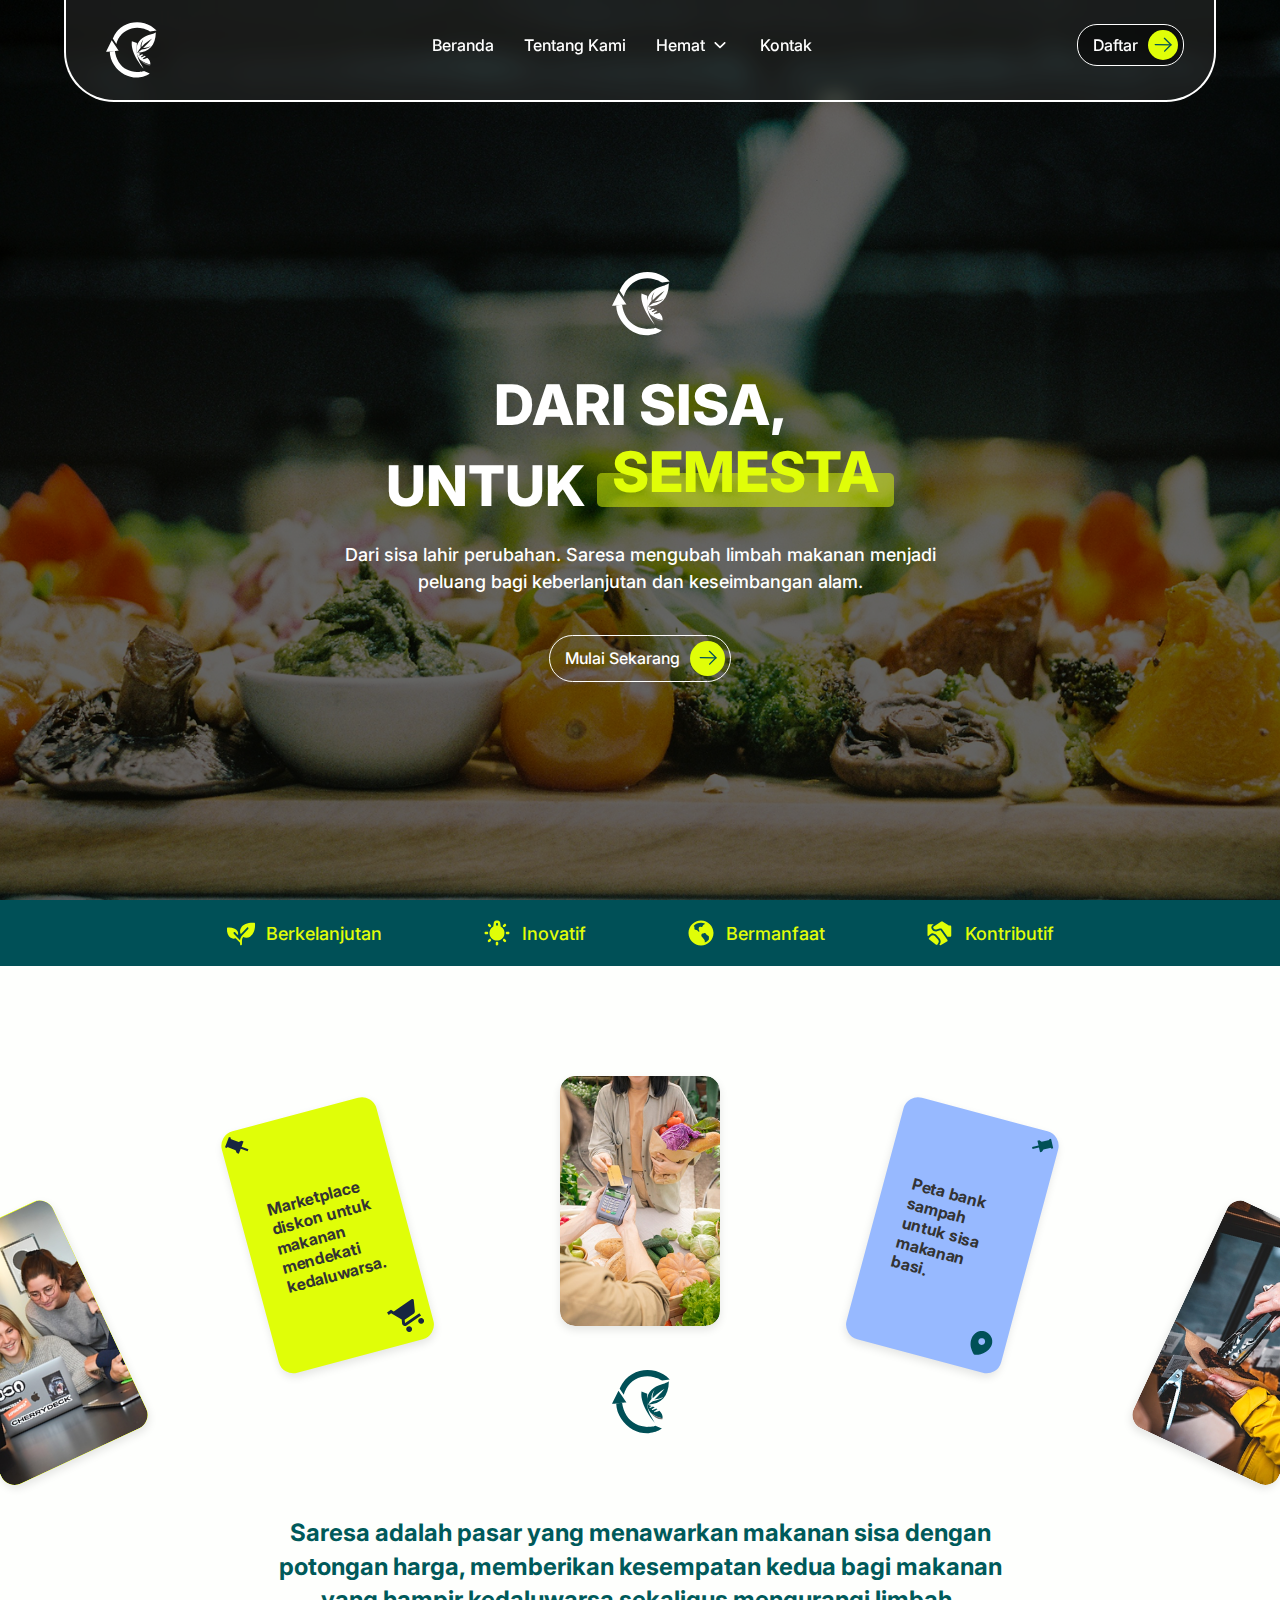
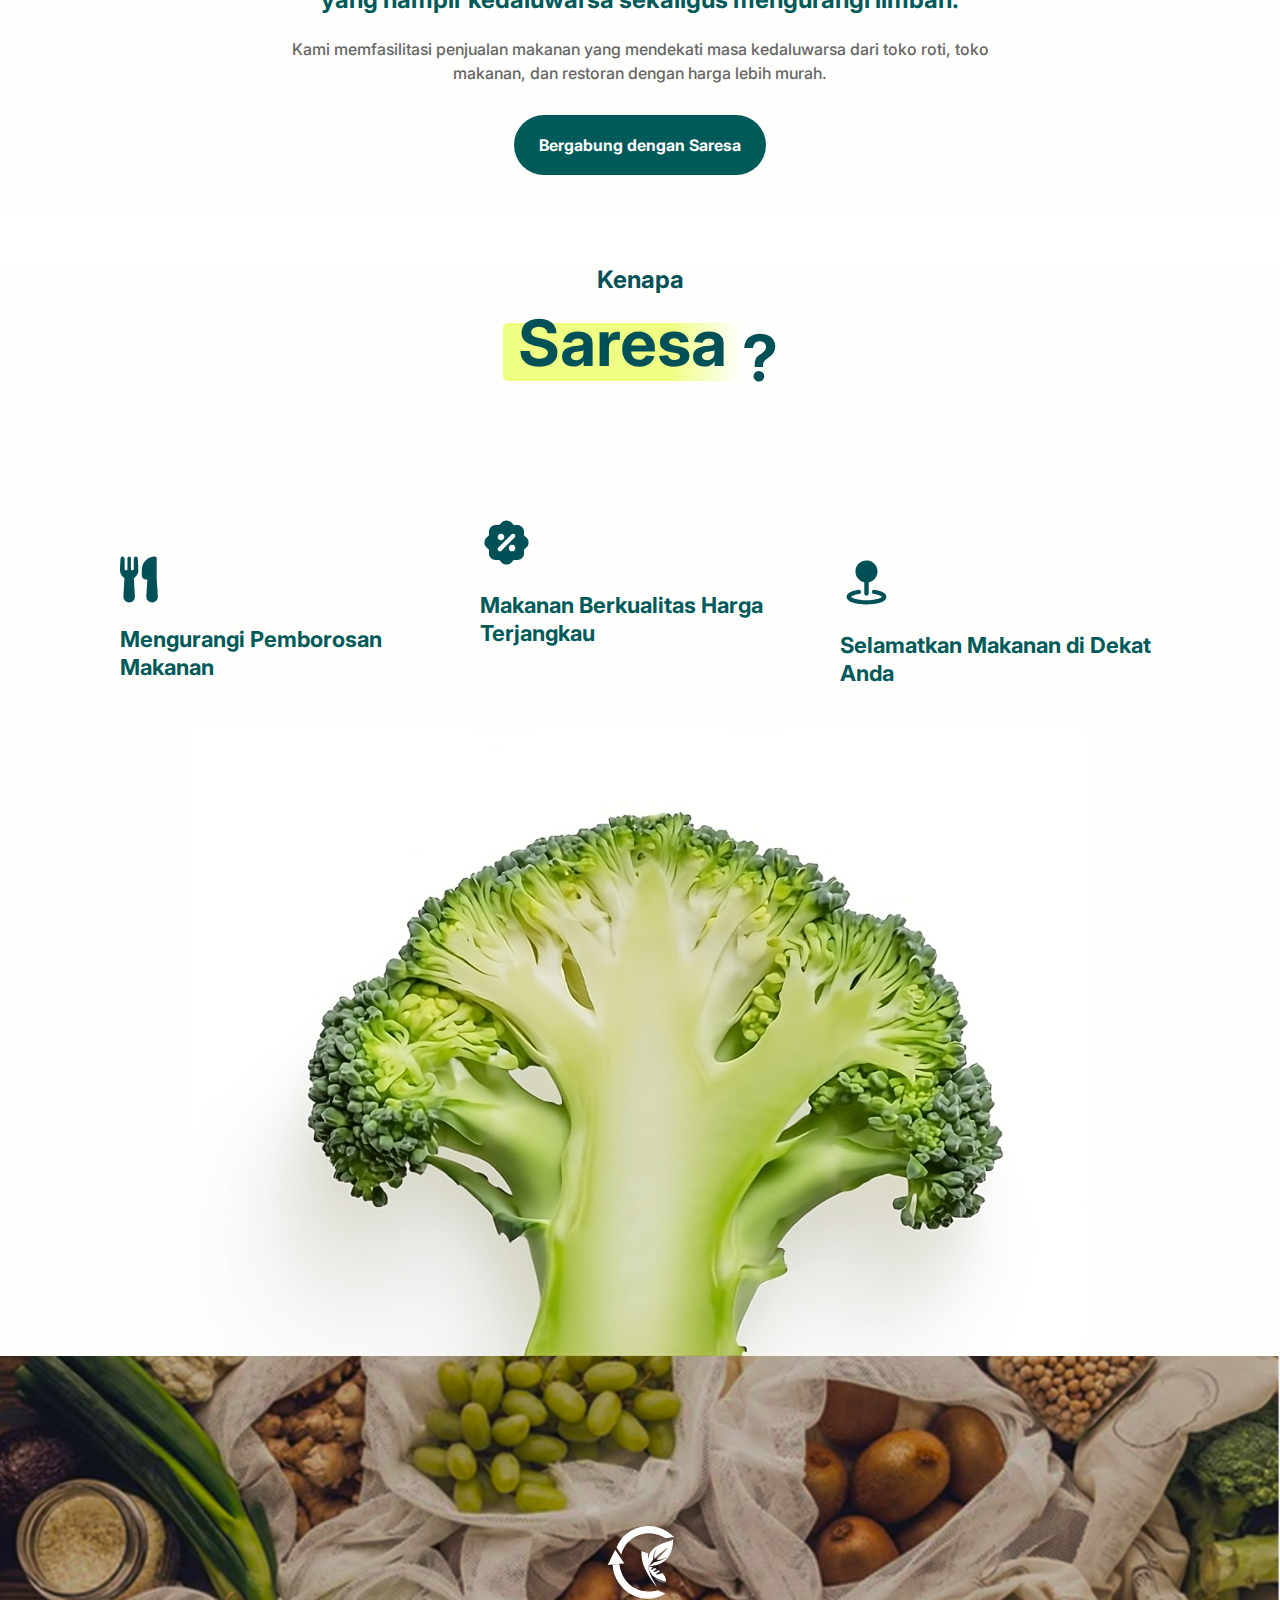
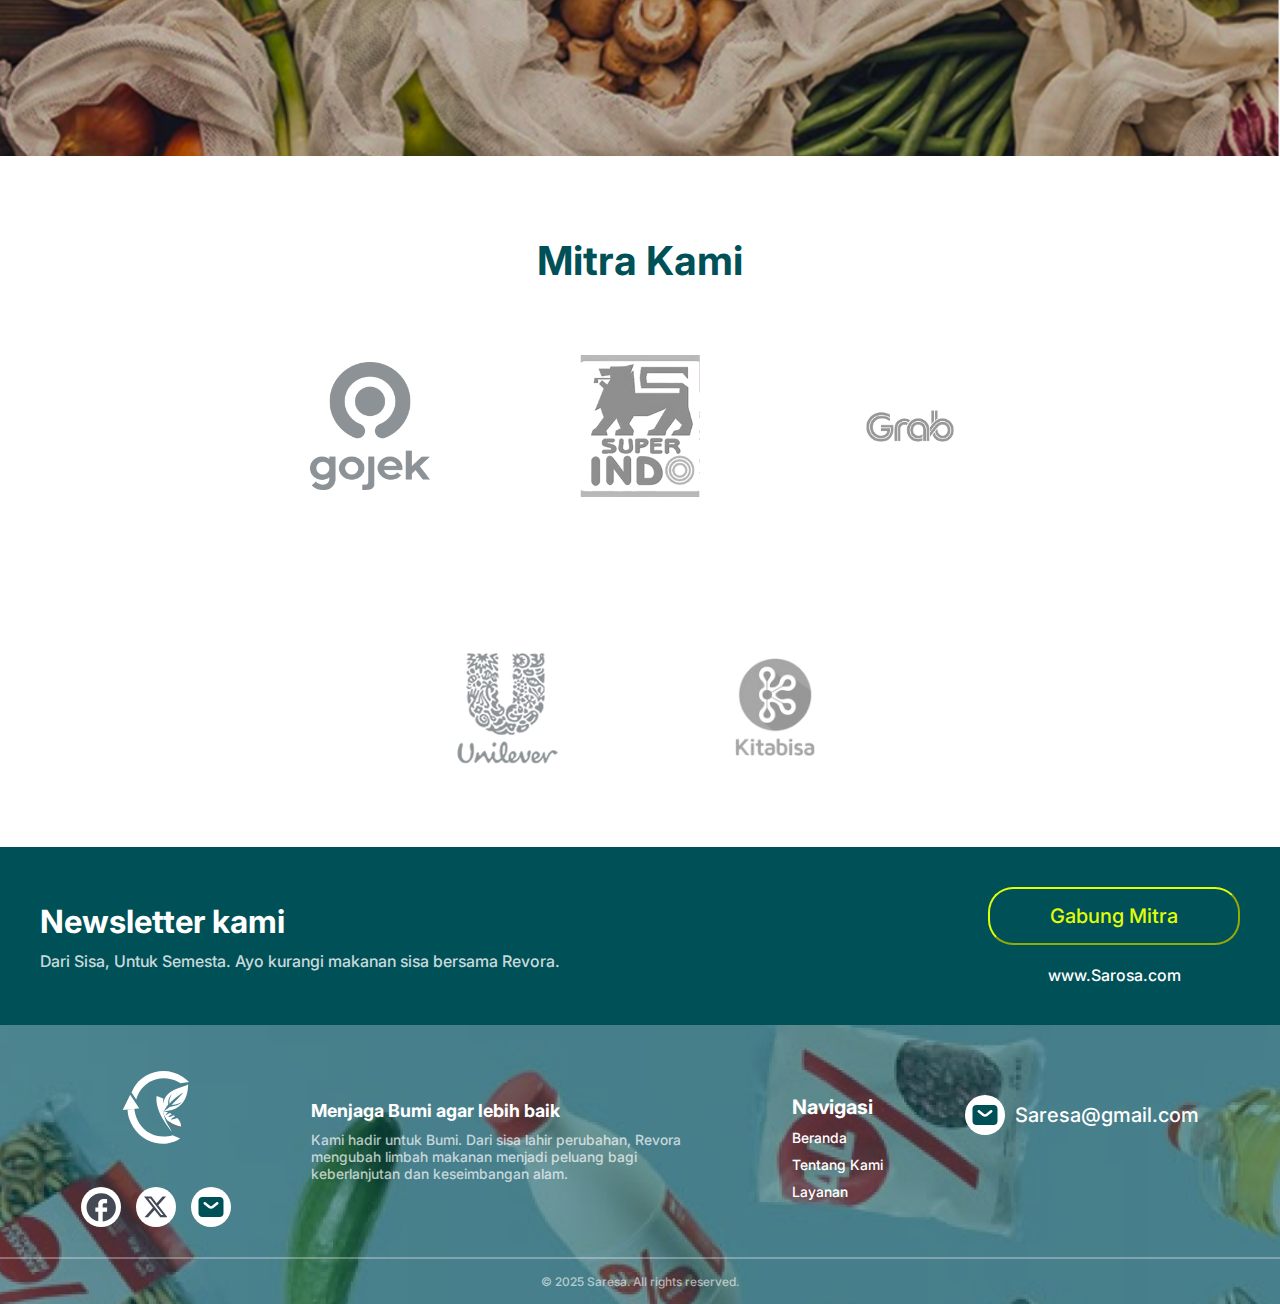
==== commit 61d3ce2e: "peta-update" ====
--- a/pages/index.html
+++ b/pages/index.html
@@ -4,17 +4,91 @@
     <meta charset="UTF-8">
     <meta name="viewport" content="width=device-width, initial-scale=1.0">
     <link rel="stylesheet" href="../assets/css/main.css">
-    <link rel="stylesheet" href="../assets//css/landing.css">
+    <link rel="stylesheet" href="../assets/css/landing.css">
     <meta name="viewport" content="width=device-width, initial-scale=1.0">
     <link rel="icon" href="../assets/icons/saresaicon.svg">
     <title>Saresa</title>
-    <script src="/assets/js/index.js"></script>
 </head>
 <body>
     <section class="background-container">
         <div class="background-image"></div>
-        
+        <div class="sidebar" id="sidebar">
+            <button class="close-btn" onclick="toggleMenu()">
+                <svg width="45" height="45" viewBox="0 0 45 45" fill="none" xmlns="http://www.w3.org/2000/svg">
+                    <g clip-path="url(#clip0_117_13)">
+                    <path d="M33.0413 22.2137L23.9764 13.1488C23.7908 12.9631 23.684 12.7138 23.6797 12.4556C23.6753 12.1974 23.7737 11.9515 23.9532 11.7721C24.1326 11.5926 24.3785 11.4942 24.6367 11.4986C24.8949 11.5029 25.1442 11.6097 25.3299 11.7953L35.0948 21.5602C35.2804 21.7459 35.3872 21.9952 35.3915 22.2534C35.3959 22.5116 35.2975 22.7575 35.118 22.9369L25.6438 32.4111C25.4644 32.5906 25.2185 32.689 24.9603 32.6846C24.7021 32.6803 24.4528 32.5735 24.2671 32.3879C24.0815 32.2022 23.9747 31.9529 23.9704 31.6947C23.966 31.4365 24.0644 31.1906 24.2439 31.0111L33.0413 22.2137Z" fill="#fff"/>
+                    <path d="M34.4018 21.2624C34.6603 21.2668 34.91 21.3737 35.0959 21.5595C35.2817 21.7454 35.3886 21.9951 35.393 22.2536C35.3974 22.5121 35.2989 22.7583 35.1192 22.938C34.9394 23.1177 34.6933 23.2162 34.4347 23.2118L11.0305 22.8163C10.9025 22.8142 10.7753 22.7868 10.6563 22.7358C10.5372 22.6849 10.4285 22.6112 10.3365 22.5192C10.2444 22.4272 10.1708 22.3185 10.1198 22.1994C10.0688 22.0803 10.0415 21.9532 10.0393 21.8252C10.0372 21.6972 10.0602 21.5708 10.1072 21.4534C10.1542 21.336 10.2242 21.2297 10.3132 21.1407C10.4022 21.0518 10.5084 20.9818 10.6258 20.9348C10.7433 20.8878 10.8696 20.8647 10.9976 20.8669L34.4018 21.2624Z" fill="#fff"/>
+                    </g>
+                    <defs>
+                    <clipPath id="clip0_117_13">
+                    <rect width="31.678" height="30.6252" fill="white" transform="translate(21.6553) rotate(45)"/>
+                    </clipPath>
+                    </defs>
+                </svg>                        
+            </button>
+            <div class="navbar-profile">
+                <img src="/assets/image/profile.png" alt="">
+                <a href="">Login</a>
+            </div>
+            <div class="divider"></div>
+            <ul>
+                <a href="/pages/index.html">
+                    <svg width="20" height="20" viewBox="0 0 12 12" fill="none" xmlns="http://www.w3.org/2000/svg">
+                        <path d="M0 10.6286V4.45714C0 4.24 0.0532498 4.03429 0.15975 3.84C0.26625 3.64571 0.413 3.48571 0.6 3.36L5.1 0.274286C5.3625 0.0914286 5.6625 0 6 0C6.3375 0 6.6375 0.0914286 6.9 0.274286L11.4 3.36C11.5875 3.48571 11.7345 3.64571 11.841 3.84C11.9475 4.03429 12.0005 4.24 12 4.45714V10.6286C12 11.0057 11.853 11.3287 11.559 11.5975C11.265 11.8663 10.912 12.0005 10.5 12H8.25C8.0375 12 7.8595 11.9342 7.716 11.8025C7.5725 11.6709 7.5005 11.5081 7.5 11.3143V7.88571C7.5 7.69143 7.428 7.52869 7.284 7.39749C7.14 7.26629 6.962 7.20046 6.75 7.2H5.25C5.0375 7.2 4.8595 7.26583 4.716 7.39749C4.5725 7.52914 4.5005 7.69188 4.5 7.88571V11.3143C4.5 11.5086 4.428 11.6715 4.284 11.8032C4.14 11.9349 3.962 12.0005 3.75 12H1.5C1.0875 12 0.7345 11.8658 0.441 11.5975C0.1475 11.3291 0.0005 11.0062 0 10.6286Z"/>
+                    </svg>                            
+                    <p>Home</p>
+                </a>
+                <a href="">
+                    <svg width="20" height="20" viewBox="0 0 14 14" fill="none" xmlns="http://www.w3.org/2000/svg">
+                        <g clip-path="url(#clip0_469_98)">
+                        <path d="M6.99935 1.52563C10.2211 1.52563 12.8327 4.13722 12.8327 7.35897C12.8327 10.5807 10.2211 13.1923 6.99935 13.1923C3.7776 13.1923 1.16602 10.5807 1.16602 7.35897C1.16602 4.13722 3.7776 1.52563 6.99935 1.52563ZM9.33502 7.87114C9.13377 7.56489 8.98852 7.34439 8.43552 7.43189C7.39135 7.59755 7.27527 7.78014 7.22568 8.08114L7.21168 8.17214L7.1971 8.26897C7.14052 8.66739 7.14227 8.81789 7.32543 9.0098C8.06335 9.78447 8.50552 10.3427 8.63968 10.6694C8.70502 10.8286 8.87302 11.3111 8.75752 11.7882C9.46542 11.5059 10.0956 11.0585 10.5956 10.4833C10.6598 10.2651 10.7064 9.9933 10.7064 9.6643V9.60305C10.7064 9.06522 10.7064 8.81964 10.3261 8.60205C10.204 8.53243 10.0784 8.46915 9.94985 8.41247C9.73577 8.31505 9.59402 8.25147 9.40269 7.97147C9.37935 7.93841 9.3568 7.90497 9.33502 7.87114ZM6.99935 2.59488C5.64777 2.59488 4.42685 3.15839 3.56002 4.06255C3.66327 4.1343 3.7531 4.23522 3.81493 4.37405C3.93393 4.64064 3.93393 4.91539 3.93393 5.15864C3.93393 5.34997 3.93393 5.53197 3.99518 5.66322C4.07918 5.84289 4.44202 5.91989 4.76227 5.98639C4.87718 6.01089 4.99502 6.03539 5.10235 6.06514C5.39752 6.1468 5.62618 6.41222 5.80877 6.62514C5.8846 6.71322 5.99718 6.8433 6.05377 6.87597C6.08293 6.85497 6.17685 6.75289 6.22293 6.58547C6.2591 6.45714 6.2486 6.34397 6.19668 6.28214C5.87002 5.89714 5.8881 5.1563 5.98902 4.88272C6.14768 4.45164 6.64352 4.48372 7.00635 4.50705C7.14168 4.5158 7.26885 4.52455 7.36452 4.5123C7.72735 4.4668 7.83935 3.91439 7.9181 3.80647C8.08843 3.57314 8.60993 3.22139 8.9331 3.00439C8.3246 2.73308 7.6656 2.59352 6.99935 2.59488Z"/>
+                        </g>
+                        <defs>
+                        <clipPath id="clip0_469_98">
+                        <rect width="14" height="14" fill="white"/>
+                        </clipPath>
+                        </defs>
+                    </svg>
+                    <p>About</p>
+                </a>
+                <a href="/">
+                    <svg width="20" height="20" viewBox="0 0 60 59" fill="none" xmlns="http://www.w3.org/2000/svg">
+                        <path d="M47.4 47.275C44.1463 47.275 41.5375 49.8838 41.5375 53.1375C41.5375 54.6923 42.1552 56.1835 43.2546 57.2829C44.354 58.3823 45.8452 59 47.4 59C48.9548 59 50.446 58.3823 51.5454 57.2829C52.6448 56.1835 53.2625 54.6923 53.2625 53.1375C53.2625 51.5827 52.6448 50.0915 51.5454 48.9921C50.446 47.8927 48.9548 47.275 47.4 47.275ZM0.5 0.375V6.2375H6.3625L16.915 28.4857L12.9285 35.6673C12.4888 36.488 12.225 37.4553 12.225 38.4813C12.225 40.0361 12.8427 41.5272 13.9421 42.6267C15.0415 43.7261 16.5327 44.3438 18.0875 44.3438H53.2625V38.4813H19.3186C19.1243 38.4813 18.9379 38.404 18.8004 38.2666C18.663 38.1292 18.5858 37.9428 18.5858 37.7484C18.5858 37.6019 18.6151 37.4846 18.6737 37.3967L21.3119 32.6188H43.1497C45.3481 32.6188 47.2827 31.3876 48.2794 29.5996L58.7733 10.6344C58.9784 10.1654 59.125 9.66706 59.125 9.16875C59.125 8.39133 58.8162 7.64576 58.2665 7.09604C57.7167 6.54633 56.9712 6.2375 56.1938 6.2375H12.8406L10.0852 0.375M18.0875 47.275C14.8338 47.275 12.225 49.8838 12.225 53.1375C12.225 54.6923 12.8427 56.1835 13.9421 57.2829C15.0415 58.3823 16.5327 59 18.0875 59C19.6423 59 21.1335 58.3823 22.2329 57.2829C23.3323 56.1835 23.95 54.6923 23.95 53.1375C23.95 51.5827 23.3323 50.0915 22.2329 48.9921C21.1335 47.8927 19.6423 47.275 18.0875 47.275Z"/>
+                    </svg>                            
+                    <p>Hemat</p>
+                </a>
+                <a href="">
+                    <svg width="20" height="20" viewBox="0 0 60 59" fill="none" xmlns="http://www.w3.org/2000/svg">
+                        <path d="M47.4 47.275C44.1463 47.275 41.5375 49.8838 41.5375 53.1375C41.5375 54.6923 42.1552 56.1835 43.2546 57.2829C44.354 58.3823 45.8452 59 47.4 59C48.9548 59 50.446 58.3823 51.5454 57.2829C52.6448 56.1835 53.2625 54.6923 53.2625 53.1375C53.2625 51.5827 52.6448 50.0915 51.5454 48.9921C50.446 47.8927 48.9548 47.275 47.4 47.275ZM0.5 0.375V6.2375H6.3625L16.915 28.4857L12.9285 35.6673C12.4888 36.488 12.225 37.4553 12.225 38.4813C12.225 40.0361 12.8427 41.5272 13.9421 42.6267C15.0415 43.7261 16.5327 44.3438 18.0875 44.3438H53.2625V38.4813H19.3186C19.1243 38.4813 18.9379 38.404 18.8004 38.2666C18.663 38.1292 18.5858 37.9428 18.5858 37.7484C18.5858 37.6019 18.6151 37.4846 18.6737 37.3967L21.3119 32.6188H43.1497C45.3481 32.6188 47.2827 31.3876 48.2794 29.5996L58.7733 10.6344C58.9784 10.1654 59.125 9.66706 59.125 9.16875C59.125 8.39133 58.8162 7.64576 58.2665 7.09604C57.7167 6.54633 56.9712 6.2375 56.1938 6.2375H12.8406L10.0852 0.375M18.0875 47.275C14.8338 47.275 12.225 49.8838 12.225 53.1375C12.225 54.6923 12.8427 56.1835 13.9421 57.2829C15.0415 58.3823 16.5327 59 18.0875 59C19.6423 59 21.1335 58.3823 22.2329 57.2829C23.3323 56.1835 23.95 54.6923 23.95 53.1375C23.95 51.5827 23.3323 50.0915 22.2329 48.9921C21.1335 47.8927 19.6423 47.275 18.0875 47.275Z"/>
+                    </svg>    
+                    <p>Daur</p>
+                </a>
+                <a href="">
+                    <svg width="20" height="20" viewBox="0 0 13 13" fill="none" xmlns="http://www.w3.org/2000/svg">
+                        <path d="M3.58583 5.84458C4.36583 7.3775 5.6225 8.63417 7.15542 9.41417L8.34708 8.2225C8.49875 8.07083 8.71 8.0275 8.89958 8.08708C9.50625 8.2875 10.1562 8.39583 10.8333 8.39583C10.977 8.39583 11.1148 8.4529 11.2164 8.55448C11.3179 8.65607 11.375 8.79384 11.375 8.9375V10.8333C11.375 10.977 11.3179 11.1148 11.2164 11.2164C11.1148 11.3179 10.977 11.375 10.8333 11.375C8.39113 11.375 6.04896 10.4048 4.32206 8.67794C2.59516 6.95104 1.625 4.60887 1.625 2.16667C1.625 2.02301 1.68207 1.88523 1.78365 1.78365C1.88523 1.68207 2.02301 1.625 2.16667 1.625H4.0625C4.20616 1.625 4.34393 1.68207 4.44552 1.78365C4.5471 1.88523 4.60417 2.02301 4.60417 2.16667C4.60417 2.84375 4.7125 3.49375 4.91292 4.10042C4.9725 4.29 4.92917 4.50125 4.7775 4.65292L3.58583 5.84458Z" />
+                    </svg>                            
+                    <p>Contact</p>
+                </a>
+                <a href="">
+                    <svg width="20" height="20" viewBox="0 0 14 14" fill="none" xmlns="http://www.w3.org/2000/svg">
+                        <path fill-rule="evenodd" clip-rule="evenodd" d="M4.66667 4.08333C4.66667 3.46449 4.9125 2.871 5.35008 2.43342C5.78767 1.99583 6.38116 1.75 7 1.75C7.61884 1.75 8.21233 1.99583 8.64992 2.43342C9.0875 2.871 9.33333 3.46449 9.33333 4.08333C9.33333 4.70217 9.0875 5.29566 8.64992 5.73325C8.21233 6.17083 7.61884 6.41667 7 6.41667C6.38116 6.41667 5.78767 6.17083 5.35008 5.73325C4.9125 5.29566 4.66667 4.70217 4.66667 4.08333ZM4.66667 7.58333C3.89312 7.58333 3.15125 7.89062 2.60427 8.4376C2.05729 8.98459 1.75 9.72645 1.75 10.5C1.75 10.9641 1.93437 11.4092 2.26256 11.7374C2.59075 12.0656 3.03587 12.25 3.5 12.25H10.5C10.9641 12.25 11.4092 12.0656 11.7374 11.7374C12.0656 11.4092 12.25 10.9641 12.25 10.5C12.25 9.72645 11.9427 8.98459 11.3957 8.4376C10.8487 7.89062 10.1069 7.58333 9.33333 7.58333H4.66667Z"/>
+                    </svg>                                                      
+                    <p>Pengguna</p>
+                </a>
+                <a href="">
+                    <svg width="20" height="20" viewBox="0 0 14 14" fill="none" xmlns="http://www.w3.org/2000/svg">
+                        <path d="M9.625 2.625H11.8125V12.6875H2.1875V2.625H4.375V3.5H9.625V2.625ZM3.9375 7H10.0625V6.125H3.9375V7ZM3.9375 10.5H10.0625V9.625H3.9375V10.5ZM5.25 2.625V1.3125H8.75V2.625H5.25Z"/>
+                    </svg>                                                      
+                    <p>Pesanan</p>
+                </a>
+            </ul>
+        </div>
         <nav class="navbar">
+            <div class="hamburger" onclick="toggleMenu()">
+                <svg width="28" height="28" viewBox="0 0 28 28" fill="none" xmlns="http://www.w3.org/2000/svg">
+                    <path d="M2.33301 6.99418C2.33301 6.35251 2.85334 5.83334 3.49384 5.83334H12.8388C13.1467 5.83334 13.442 5.95565 13.6597 6.17334C13.8774 6.39104 13.9997 6.6863 13.9997 6.99418C13.9997 7.30205 13.8774 7.59731 13.6597 7.81501C13.442 8.03271 13.1467 8.15501 12.8388 8.15501H3.49384C3.18597 8.15501 2.89071 8.03271 2.67301 7.81501C2.45531 7.59731 2.33301 7.30205 2.33301 6.99418ZM2.33301 14C2.33301 13.3583 2.85334 12.8392 3.49384 12.8392H24.5055C24.8134 12.8392 25.1086 12.9615 25.3263 13.1792C25.544 13.3969 25.6663 13.6921 25.6663 14C25.6663 14.3079 25.544 14.6031 25.3263 14.8208C25.1086 15.0385 24.8134 15.1608 24.5055 15.1608H3.49384C3.18597 15.1608 2.89071 15.0385 2.67301 14.8208C2.45531 14.6031 2.33301 14.3079 2.33301 14ZM3.49384 19.845C3.18597 19.845 2.89071 19.9673 2.67301 20.185C2.45531 20.4027 2.33301 20.698 2.33301 21.0058C2.33301 21.3137 2.45531 21.609 2.67301 21.8267C2.89071 22.0444 3.18597 22.1667 3.49384 22.1667H17.5055C17.8134 22.1667 18.1086 22.0444 18.3263 21.8267C18.544 21.609 18.6663 21.3137 18.6663 21.0058C18.6663 20.698 18.544 20.4027 18.3263 20.185C18.1086 19.9673 17.8134 19.845 17.5055 19.845H3.49384Z" fill="white"/>
+                </svg>                    
+            </div>
             <div class="logo">
                 <svg width="70" height="70" viewBox="0 0 75 92" fill="none" xmlns="http://www.w3.org/2000/svg">
                     <path d="M38.6341 40.9095L45.248 43.4697C45.2183 44.0365 45.0735 47.878 45.0528 48.4452C44.9655 51.5371 45.0032 54.649 45.2775 57.0339C45.3874 57.9896 45.5398 58.7318 45.7292 59.487C45.8578 59.9997 46.0034 60.5184 46.1643 61.1139C47.1258 64.6721 48.7685 68.0668 51.3746 72.3657L53.7874 76.6802C53.7874 76.6802 36.348 57.1016 38.6341 40.9095Z" fill="white"/>
@@ -28,13 +102,24 @@
             </div>
             
             <div class="nav-links">
-                <a href="#">Beranda</a>
+                <a href="/pages/index.html">Beranda</a>
                 <a href="#">Tentang Kami</a>
-                <a href="#">Hemat</a>
-                <a href="#">Kelola</a>
-            </div>
-            
-            <div class="daftar-btn">
+                <div class="dropdown">
+                    <button class="dropbtn">
+                        Hemat
+                        <svg width="20" height="20" viewBox="0 0 60 60" fill="none" xmlns="http://www.w3.org/2000/svg">
+                            <path fill-rule="evenodd" clip-rule="evenodd" d="M31.7679 39.2675C31.299 39.7362 30.6633 39.9995 30.0004 39.9995C29.3375 39.9995 28.7017 39.7362 28.2329 39.2675L14.0904 25.125C13.8516 24.8944 13.6611 24.6185 13.5301 24.3135C13.3991 24.0085 13.3301 23.6805 13.3272 23.3485C13.3244 23.0166 13.3876 22.6874 13.5133 22.3801C13.639 22.0729 13.8247 21.7937 14.0594 21.559C14.2941 21.3243 14.5732 21.1387 14.8805 21.0129C15.1877 20.8872 15.5169 20.824 15.8489 20.8269C16.1808 20.8298 16.5089 20.8987 16.8139 21.0297C17.1189 21.1608 17.3948 21.3512 17.6254 21.59L30.0004 33.965L42.3754 21.59C42.8469 21.1346 43.4784 20.8826 44.1339 20.8883C44.7894 20.894 45.4164 21.1569 45.8799 21.6205C46.3434 22.084 46.6064 22.711 46.6121 23.3665C46.6178 24.022 46.3658 24.6535 45.9104 25.125L31.7679 39.2675Z" fill="white"/>
+                        </svg>                            
+                    </button>
+                    <div class="dropdown-content">
+                        <a href="/pages/marketplace.html">Hemat</a>
+                        <a href="/pages/daur.html">Daur</a>
+                    </div>
+                </div>
+                <a href="/pages/peta.html">Kontak</a>
+            </div>
+            
+            <a href="/pages/daftar.html" class="daftar-btn">
                 <span>Daftar</span>
                 <div class="circle-icon">
                     <svg width="30" height="30" viewBox="0 0 45 45" fill="none" xmlns="http://www.w3.org/2000/svg">
@@ -49,7 +134,7 @@
                         </defs>
                     </svg>       
                 </div>
-            </div>
+            </a>
         </nav>
         
         <div class="content">
@@ -255,40 +340,52 @@
         </div>
     </section>
 
-    <section class="body-slogan">
+    <div class="body-slogan">
         <div class="slogan-container">
-            <div class="left">
-                <svg class="logo-slogan" width="75" height="92" viewBox="0 0 75 92" fill="none" xmlns="http://www.w3.org/2000/svg">
-                    <path d="M38.6341 40.9095L45.248 43.4697C45.2183 44.0365 45.0735 47.878 45.0528 48.4452C44.9655 51.5371 45.0032 54.649 45.2775 57.0339C45.3874 57.9896 45.5398 58.7318 45.7292 59.487C45.8578 59.9997 46.0034 60.5184 46.1643 61.1139C47.1258 64.6721 48.7685 68.0668 51.3746 72.3657L53.7874 76.6802C53.7874 76.6802 36.348 57.1016 38.6341 40.9095Z" fill="white"/>
-                    <path fill-rule="evenodd" clip-rule="evenodd" d="M63.0121 32.3252C63.825 32.0729 64.5581 31.8454 65.1798 31.6226C70.0292 29.8844 70.15 29.2031 70.1527 29.1599C69.783 46.8839 61.2088 55.2005 45.8846 56.1684L51.7319 51.9939C58.0749 50.9811 62.1323 49.0209 63.6864 47.2683C57.56 49.9714 57.3121 49.3029 53.4403 50.0662C58.6771 45.2927 65.3226 37.5453 65.3226 37.5453C65.3226 37.5453 56.9509 42.2458 51.5237 48.6983C50.948 45.2814 51.6702 44.2725 52.8471 40.6735L53.7213 38.7985C51.4411 41.6209 49.6969 45.1906 50.1927 49.4857C48.8009 51.2646 47.9566 52.5461 47.1412 53.9383C46.7363 54.6295 46.3386 55.3481 45.8846 56.1684C45.8353 56.2576 45.7125 56.423 45.5882 56.5907C45.4606 56.7627 45.3312 56.9371 45.2775 57.0339C45.0032 54.649 44.9655 51.5371 45.0528 48.4452C47.5381 37.1283 57.2668 34.1086 63.0121 32.3252Z" fill="white"/>
-                    <path fill-rule="evenodd" clip-rule="evenodd" d="M45.5882 56.5907C45.7125 56.423 45.8353 56.2576 45.8846 56.1684L50.0886 57.4094C50.0886 57.4094 47.3903 59.2167 47.5759 59.5358C48.1327 60.4933 51.7891 58.1116 51.7891 58.1116C52.4962 58.4292 53.1873 58.7725 53.857 59.1391C53.857 59.1391 50.3061 60.8523 50.5333 61.8306C50.7606 62.8089 55.6872 60.234 55.6872 60.234C56.1855 60.5595 56.6668 60.8981 57.1282 61.2486C57.1282 61.2486 53.2739 63.3119 53.0068 64.3214C52.7397 65.331 59.2627 63.0991 59.2627 63.0991C61.8235 65.6538 63.311 68.6286 62.9076 71.6372C57.3945 70.4619 54.4369 69.0801 49.3578 65.5446C48.164 63.9224 47.0036 62.006 45.8727 59.7725L45.2775 57.0339C45.3312 56.9371 45.4606 56.7627 45.5882 56.5907Z" fill="white"/>
-                    <path d="M62.6526 72.8114C62.7708 72.42 62.8552 72.0283 62.9076 71.6372C57.3945 70.4619 54.4369 69.0801 49.3578 65.5446C53.3652 70.9898 57.7489 73.1211 62.6526 72.8114Z" fill="#6F6F6F"/>
-                    <path d="M71.1096 27.0064C66.7405 22.4265 61.2216 19.104 55.1295 17.386C49.0374 15.668 42.5958 15.6175 36.4775 17.2399C30.3593 18.8622 24.789 22.0978 20.3486 26.6087C16.2327 31.6374 16.3952 31.8634 13.5358 37.5631L18.2324 44.6212C19.447 39.7313 21.9524 35.2574 25.4869 31.6667C29.0215 28.0761 33.4554 25.5005 38.3255 24.2091C43.1957 22.9177 48.3232 22.9579 53.1725 24.3255C58.0218 25.693 58.1748 25.7688 62.4712 28.257L71.1096 27.0064Z" fill="white"/>
-                    <path d="M9.56396 54.5794C9.68815 60.9078 11.7915 66.609 15.1198 71.993C18.4482 77.3769 23.1613 81.7683 28.7668 84.7082C34.3723 87.6482 40.6644 89.0288 46.9859 88.7059C53.4182 87.7821 56.8383 87.0076 62.1329 83.4537L54.5716 80.2519C52.3287 81.1445 51.6499 81.2481 46.6181 81.5052C41.5862 81.7622 36.5776 80.6632 32.1157 78.323C27.6537 75.9828 23.902 72.4873 21.2527 68.2017C18.6033 63.9161 17.0574 58.8866 16.281 53.8765L9.56396 54.5794Z" fill="white"/>
-                    <path d="M9.56396 54.5794L16.281 53.8765C17.4992 53.7502 21.3201 53.5582 21.3201 53.5582L12.1743 39.8289L4.70141 55.0185C4.70141 55.0185 6.5338 54.9027 9.56396 54.5794Z" fill="white"/>
-                </svg>                    
-            </div>
-            <div class="right">
-                <div class="text-slogan">
-                    <h2>Dari sisa untuk <span>#Semesta</span></h2>
-                </div>
-                <p>Saresa.com</p>
-            </div>
-        </div>
-    </section>
-    
+            <div class="carousel">
+                <div class="slide active">
+                    <div class="left">
+                        <svg width="75" height="92" viewBox="0 0 75 92" fill="none" xmlns="http://www.w3.org/2000/svg">
+                            <path d="M38.6341 40.9095L45.248 43.4697C45.2183 44.0365 45.0735 47.878 45.0528 48.4452C44.9655 51.5371 45.0032 54.649 45.2775 57.0339C45.3874 57.9896 45.5398 58.7318 45.7292 59.487C45.8578 59.9997 46.0034 60.5184 46.1643 61.1139C47.1258 64.6721 48.7685 68.0668 51.3746 72.3657L53.7874 76.6802C53.7874 76.6802 36.348 57.1016 38.6341 40.9095Z" fill="white"/>
+                            <path fill-rule="evenodd" clip-rule="evenodd" d="M63.0121 32.3252C63.825 32.0729 64.5581 31.8454 65.1798 31.6226C70.0292 29.8844 70.15 29.2031 70.1527 29.1599C69.783 46.8839 61.2088 55.2005 45.8846 56.1684L51.7319 51.9939C58.0749 50.9811 62.1323 49.0209 63.6864 47.2683C57.56 49.9714 57.3121 49.3029 53.4403 50.0662C58.6771 45.2927 65.3226 37.5453 65.3226 37.5453C65.3226 37.5453 56.9509 42.2458 51.5237 48.6983C50.948 45.2814 51.6702 44.2725 52.8471 40.6735L53.7213 38.7985C51.4411 41.6209 49.6969 45.1906 50.1927 49.4857C48.8009 51.2646 47.9566 52.5461 47.1412 53.9383C46.7363 54.6295 46.3386 55.3481 45.8846 56.1684C45.8353 56.2576 45.7125 56.423 45.5882 56.5907C45.4606 56.7627 45.3312 56.9371 45.2775 57.0339C45.0032 54.649 44.9655 51.5371 45.0528 48.4452C47.5381 37.1283 57.2668 34.1086 63.0121 32.3252Z" fill="white"/>
+                            <path fill-rule="evenodd" clip-rule="evenodd" d="M45.5882 56.5907C45.7125 56.423 45.8353 56.2576 45.8846 56.1684L50.0886 57.4094C50.0886 57.4094 47.3903 59.2167 47.5759 59.5358C48.1327 60.4933 51.7891 58.1116 51.7891 58.1116C52.4962 58.4292 53.1873 58.7725 53.857 59.1391C53.857 59.1391 50.3061 60.8523 50.5333 61.8306C50.7606 62.8089 55.6872 60.234 55.6872 60.234C56.1855 60.5595 56.6668 60.8981 57.1282 61.2486C57.1282 61.2486 53.2739 63.3119 53.0068 64.3214C52.7397 65.331 59.2627 63.0991 59.2627 63.0991C61.8235 65.6538 63.311 68.6286 62.9076 71.6372C57.3945 70.4619 54.4369 69.0801 49.3578 65.5446C48.164 63.9224 47.0036 62.006 45.8727 59.7725L45.2775 57.0339C45.3312 56.9371 45.4606 56.7627 45.5882 56.5907Z" fill="white"/>
+                            <path d="M62.6526 72.8114C62.7708 72.42 62.8552 72.0283 62.9076 71.6372C57.3945 70.4619 54.4369 69.0801 49.3578 65.5446C53.3652 70.9898 57.7489 73.1211 62.6526 72.8114Z" fill="#6F6F6F"/>
+                            <path d="M71.1096 27.0064C66.7405 22.4265 61.2216 19.104 55.1295 17.386C49.0374 15.668 42.5958 15.6175 36.4775 17.2399C30.3593 18.8622 24.789 22.0978 20.3486 26.6087C16.2327 31.6374 16.3952 31.8634 13.5358 37.5631L18.2324 44.6212C19.447 39.7313 21.9524 35.2574 25.4869 31.6667C29.0215 28.0761 33.4554 25.5005 38.3255 24.2091C43.1957 22.9177 48.3232 22.9579 53.1725 24.3255C58.0218 25.693 58.1748 25.7688 62.4712 28.257L71.1096 27.0064Z" fill="white"/>
+                            <path d="M9.56396 54.5794C9.68815 60.9078 11.7915 66.609 15.1198 71.993C18.4482 77.3769 23.1613 81.7683 28.7668 84.7082C34.3723 87.6482 40.6644 89.0288 46.9859 88.7059C53.4182 87.7821 56.8383 87.0076 62.1329 83.4537L54.5716 80.2519C52.3287 81.1445 51.6499 81.2481 46.6181 81.5052C41.5862 81.7622 36.5776 80.6632 32.1157 78.323C27.6537 75.9828 23.902 72.4873 21.2527 68.2017C18.6033 63.9161 17.0574 58.8866 16.281 53.8765L9.56396 54.5794Z" fill="white"/>
+                            <path d="M9.56396 54.5794L16.281 53.8765C17.4992 53.7502 21.3201 53.5582 21.3201 53.5582L12.1743 39.8289L4.70141 55.0185C4.70141 55.0185 6.5338 54.9027 9.56396 54.5794Z" fill="white"/>
+                        </svg>                            
+                    </div>
+                </div>
+                <div class="slide">
+                    <div class="right">
+                        <p>Saresa.com</p>
+                    </div>
+                </div>
+            </div>
+
+            <!-- Dots untuk navigasi di Mobile -->
+            <div class="dots-container">
+                <span class="dot active" onclick="moveSlide(0)"></span>
+                <span class="dot" onclick="moveSlide(1)"></span>
+            </div>
+        </div>
+    </div>
+
     <section class="container-mitra">
         <h1>Mitra Kami</h1>
-            <div class="mitra-first">
+        <div class="slider-wrapper">
+            <button class="arrow left" onclick="moveSlide(-1)">&#10094;</button>
+            <div class="slider-mitra">
                 <img src="/assets/image/gojek 1.png" class="img-mitra" alt="">
                 <img src="/assets/image/super-indo.png" class="img-mitra" alt="">
                 <img src="/assets/image/grab.png" class="img-mitra" alt="">
-            </div>
-            <div class="mitra-seccond">
                 <img src="/assets/image/unilever 1.png" class="img-mitra" alt="">
                 <img src="/assets/image/kita-bisa.png" class="img-mitra" alt="">
             </div>
+            <button class="arrow right" onclick="moveSlide(1)">&#10095;</button>
+        </div>
     </section>
+    
 
     <section class="newsletter-section">
         <div class="newsletter-header">
@@ -372,5 +469,7 @@
             © 2025 Saresa. All rights reserved.
         </div>
     </footer>
+    <script src="/assets/js/index.js" defer></script>
+
 </body>
 </html>--- a/assets/css/landing.css
+++ b/assets/css/landing.css
@@ -3,6 +3,9 @@
     background-color: '#FEFFFD';
     color: white;
     overflow-x: hidden;
+}
+body::-webkit-scrollbar{
+    display: none;
 }
 
 .background-container {
@@ -68,8 +71,55 @@
     text-decoration: none;
     font-size: 1rem;
     font-weight: 500;
-
-}
+}
+.nav-links a:hover {
+    color: #E0FE08;
+    transition: 0.2s ease;
+}
+.dropdown {
+    position: relative;
+    display: inline-block;
+}
+.dropdown-content a:hover{
+    color: #005057;
+    transition: 0.2 ease;
+}
+
+.dropbtn {
+    background: none;
+    display: flex;
+    flex-direction: row;
+    gap: 5px;
+    border: none;
+    color: white;
+    font-size: 16px;
+    cursor: pointer;
+}
+
+.dropdown-content {
+    display: none;
+    position: absolute;
+    background-color: white;
+    min-width: 120px;
+    box-shadow: 0px 4px 8px rgba(0, 0, 0, 0.2);
+    z-index: 10;
+    border-radius: 5px;
+}
+
+.dropdown-content a {
+    color: black;
+    padding: 10px;
+    text-decoration: none;
+    display: block;
+}
+
+.dropdown-content a:hover {
+    background-color: #f1f1f1;
+}
+.dropdown:hover .dropdown-content {
+    display: block;
+}
+
 
 
 .daftar-btn {
@@ -80,11 +130,13 @@
     border: 1px solid rgb(255, 255, 255);
     border-radius: 20px;
     padding: 5px 5px;
+    text-decoration: none;
 }
 
 .daftar-btn span {
     margin-right: 10px;
     margin-left: 10px;
+    color: #fff;
 }
 
 .circle-icon {
@@ -93,6 +145,112 @@
     background-color: var(--lemon-zest);
     border-radius: 50%;
 }
+.hamburger {
+    display: none; 
+    cursor: pointer;
+}
+.sidebar {
+    position: fixed;
+    top: 0;
+    left: -280px; 
+    width: 280px;
+    height: 100vh;
+    background-color: #fff;
+    padding: 20px;
+    transition: left 0.3s ease-in-out;
+    z-index: 1100;
+    display: flex;
+    flex-direction: column;
+}
+
+/* Saat sidebar aktif */
+.sidebar.active {
+    left: 0;
+}
+
+.close-btn {
+    background: none;
+    border: none;
+    font-size: 24px;
+    color: white;
+    background-color: #005057;
+    width: 30px;
+    height: 30px;
+    cursor: pointer;
+    position: absolute;
+    border-radius: 50%;
+    top: 15px;
+    display: flex;
+    justify-content: center;
+    align-items: center;
+    right: 20px;
+}
+.navbar-profile{
+    display: flex;
+    flex-direction: row;
+    align-items: center;
+    gap: 30px;
+    margin-top: 60px;
+    margin-bottom: 20px;
+}
+.navbar-profile img{
+    height: 60px;
+    width: 60px;
+}
+.navbar-profile a{
+    font-weight: bold;
+    text-decoration: none;
+    color: #000;
+}
+.divider{
+    background-color: #00000033;
+    width: 100%;
+    height: 2px;
+}
+.sidebar ul {
+    list-style: none;
+    margin: 20px 0;
+    border-radius: 20px;
+}
+
+.sidebar ul a {
+    padding: 15px;
+    display: flex;
+    flex-direction: row;
+    gap: 20px;
+    align-items: center;
+    border-radius: 20px; 
+    text-decoration: none;
+    transition: background-color 0.2s ease, color 0.2s ease;
+}
+.sidebar ul a svg{
+    fill: #717171;
+}
+.sidebar ul a:hover {
+    background-color: #005057; 
+}
+
+.sidebar ul a:hover p,
+.sidebar ul a:hover svg {
+    fill: white !important;
+    stroke: white !important;
+    color: white;
+}
+
+.sidebar ul a p {
+    color: rgba(0, 0, 0, 0.471);
+    text-decoration: none;
+    font-size: 18px;
+    transition: color 0.3s ease;
+}
+
+.circle-icon {
+    width: 30px;
+    height: 30px;
+    background-color: var(--lemon-zest);
+    border-radius: 50%;
+}
+
 
 .content {
     display: flex;
@@ -108,8 +266,8 @@
     margin-bottom: 30px;
 }
 
-.logo-center img {
-    height: 50px;
+.logo-center svg {
+    height: 80px;
 }
 
 .heading {
@@ -118,10 +276,29 @@
     margin-bottom: 20px;
     line-height: 1.2;
 }
-
 .semesta {
-    color: var(--lemon-zest);
-}
+    position: relative;
+    color: #E0FE08;
+    padding: 0 15px;
+    border-radius: 5px;
+    display: inline-block;
+    z-index: 1;
+    overflow: hidden; 
+}
+
+.semesta::before {
+    content: "";
+    position: absolute;
+    bottom: 0; 
+    left: 0;
+    width: 100%;
+    height: 50%; 
+    background: #E0FE08;
+    opacity: 0.5;
+    z-index: -1; 
+    border-radius: 5px 5px 0 0; 
+}
+
 
 .subheading {
     font-size: 18px;
@@ -383,11 +560,27 @@
     content: "?";
     color: #005057;
 }
-
 .highlight {
-    background-color: #c5ff00;
+    position: relative;
+    color: #005057;
     padding: 0 15px;
     border-radius: 5px;
+    display: inline-block;
+    z-index: 1;
+    overflow: hidden; 
+}
+
+.highlight::before {
+    content: "";
+    position: absolute;
+    bottom: 0; 
+    left: 0;
+    width: 100%;
+    height: 75%; 
+    background: linear-gradient(to right, #E0FE08 70%, rgb(255, 255, 255) 100%);
+    opacity: 0.5;
+    z-index: -1; 
+    border-radius: 5px 5px 0 0; 
 }
 
 .benefits-container {
@@ -399,30 +592,37 @@
 }
 
 .benefit-1 {
-    max-width: 33%;
+    max-width: 30%;
     padding: 20px;
     display: flex;
     flex-direction: column;
     position: absolute;
-    top: 80%;
-}
+    top: 50%;
+    left: 5%;
+}
+
 .benefit-2 {
-    max-width: 33%;
+    max-width: 30%;
     padding: 20px;
     display: flex;
     flex-direction: column;
     position: absolute;
-    left: 35%;
-}
+    top: 30%;
+    left: 50%;
+    transform: translateX(-50%);
+    
+}
+
 .benefit-3 {
-    max-width: 33%;
+    max-width: 30%;
     padding: 20px;
     display: flex;
     flex-direction: column;
     position: absolute;
-    right: 0%;
-    top: 80%;
-}
+    top: 50%;
+    right: 5%;
+}
+
 
 .benefit-icon {
     font-size: 28px;
@@ -455,84 +655,91 @@
     object-fit: contain;
     z-index: 1;
 }
-.body-slogan{
-    display: flex;
-    justify-content: center;
-    align-items: center;
+.body-slogan {
+    display: flex;
+    justify-content: center;
+    align-items: center;
+    height: auto;
+    overflow: hidden;
+    background-color: #f5f5f5;
+}
+
+.slogan-container {
+    width: 100%;
+    display: flex;
+    position: relative;
+    overflow: hidden;
+}
+
+.carousel {
+    display: flex;
+    flex-direction: row;
+    width: 100%;
+    transition: transform 0.5s ease-in-out;
+}
+
+.slide {
+    display: flex;
+    flex-direction: row;
+    width: 100%;
+}
+
+.left, .right {
+    width: 100%;
     height: 400px;
-    background-color: #f5f5f5;
-
-}
-.slogan-container {
-    display: flex;
-    width: 100%;
-    height: 100%;
-    overflow: hidden;
-    box-shadow: 0 4px 8px rgba(0, 0, 0, 0.1);
-}
-
-.left, .right {
-    width: 50%;
-    display: flex;
-    justify-content: center;
-    align-items: center;
+    display: flex;
+    justify-content: center;
+    align-items: center;
+    color: white;
+    font-size: 24px;
     position: relative;
-    padding: 20px;
-}
-
+}
 .left {
     background: url('/assets/image/slogan-left.png') center/cover;
 }
 
 .right {
     background: url('/assets/image/slogan-right.png') center/cover;
-    position: relative;
-}
-.left::before {
-    content: "";
-    position: absolute;
-    top: 0;
-    left: 0;
-    width: 100%;
-    height: 100%;
-    background: rgba(0, 64, 64, 0.6);
-}
-
-.logo-slogan {
-    position: relative;
-    width: 250px;
-    height: 250px;
-    fill: white;
-}
-
-.text-slogan {
-    position: absolute;
-    color: white;
-    top: 20px;
-    left: 20px;
-    font-size: 30px;
-    max-width: 27%;
-    text-align: left;
-}
-
-.text-slogan span {
-    color: #E0FE08;
-    text-decoration: underline;
-    font-weight: bold;
-}
-
-.right p {
-    font-size: 30px;
-    margin-top: 10px;
+}
+.right p{
     position: absolute;
     bottom: 20px;
     left: 20px;
 }
+
+.dots-container {
+    display: none; /* Hanya muncul di mobile */
+    justify-content: center;
+    position: absolute;
+    bottom: 10px;
+    width: 100%;
+}
+.dot {
+    width: 10px;
+    height: 10px;
+    margin: 5px;
+    background: gray;
+    border-radius: 50%;
+    cursor: pointer;
+}
+
+.dot.active {
+    background: yellow;
+}
+
+
 .container-mitra{
-    height: 600px;
+    height: auto;
     text-align: center;
     background-color: #fff;
     padding: 80px;
+}
+.slider-mitra{
+    display: flex;
+    gap: 150px;
+    align-items: center;
+    justify-content: center;
+    flex-wrap: wrap;
 }
 .container-mitra h1 {
     font-size: 40px;
@@ -609,6 +816,7 @@
 
 .newsletter-footer {
     background-image: url('/assets/image/footerbg.png');
+    background-size: cover;
 }
 
 .footer-content {
@@ -731,20 +939,342 @@
 }
 
 @media (max-width: 768px) {
+    .navbar{
+        border-bottom-right-radius: 30px;
+        border-bottom-left-radius: 30px;
+        display: flex;
+        flex-direction: row;
+        justify-content: space-between;
+        padding: 14px 10px 8px 10px;
+        align-items: center;
+    }
+    .nav-links {
+        display: none;
+        flex-direction: column;
+        position: absolute;
+        top: 100%;
+        left: 0;
+        width: 100%;
+        background: rgba(232, 232, 232, 0.8);
+        backdrop-filter: blur(10px);
+        text-align: center;
+        border-bottom-left-radius: 30px;
+        border-bottom-right-radius: 30px;
+        padding: 10px 0;
+    }
+
+    .nav-links.active {
+        display: flex;
+    }
+
+    .hamburger {
+        display: flex;
+        flex-direction: column;
+        gap: 5px;
+        cursor: pointer;
+    }
+
+    .hamburger div {
+        width: 30px;
+        height: 3px;
+        background: #000;
+        transition: 0.3s;
+    }
+    .logo {
+        position: absolute;
+        left: 46%;
+        transform: translateX(-50%);
+        margin-bottom: 7px;
+    }
+    .logo svg{
+        height: 50px;
+        width: 50px;
+    }
+    .daftar-btn {
+        display: flex;
+        align-items: center;
+        cursor: pointer;
+        background-color: rgba(0, 0, 0, 0.049);
+        border: 2px solid #fff;
+        border-radius: 20px;
+        padding: 2px 2px;
+    }
+    
+    .daftar-btn span {
+        margin: 5px 10px;
+        font-size: 10px;
+    }
+    .circle-icon {
+        width: 20px;
+        height: 20px;
+        background-color: var(--lemon-zest);
+        border-radius: 50%;
+        display: flex;
+        justify-content: center;
+        align-items: center;
+    }
+    .daftar-btn svg {
+        height: 20px;
+        width: 20px;
+    }    
+    .logo svg {
+        height: 40px;
+    }
+    .heading{
+        font-size: 40px;
+    }
+    .header-bar {
+        gap: 10px;
+    }
+    .feature {
+        font-size: 10px;
+    }
+    
+    .club {
+        gap: 7px;
+    }
+    .club svg{
+        width: 15px;
+        height: 15px;
+    }
+    .carousel-container {
+        display: flex;
+        overflow-x: auto; 
+        scroll-snap-type: x mandatory;
+        gap: 10px;
+        padding: 10px;
+        justify-content: flex-start;
+        align-items: center;
+        width: 100%;
+        height: 300px;
+        padding: 0 30px;
+    }
+
+    .carousel-container::-webkit-scrollbar {
+        display: none;
+    }
+
+    .card {
+        width: 160px;
+        height: 200px;
+        flex: 0 0 auto;
+        scroll-snap-align: center;
+        transform: none;
+        rotate: none;
+        position: relative;
+        overflow: hidden; 
+    }
+    .card img {
+        position: absolute;
+        top: 0;
+        left: 0;
+        width: 100%;
+        height: 100%;
+        object-fit: cover;
+        z-index: 0; 
+    }
+    .card-1, .card-2, .card-3, .card-4, .card-5 {
+        transform: none;
+        rotate: none;
+        z-index: 1; 
+    }
+    .main-heading{
+        font-size: 20px;
+        text-align: left;
+        padding: 0 30px;
+    }
+    .sub-heading{
+        font-size: 15px;
+        text-align: left;
+        padding: 0 30px;
+    }
+    .logo-center {
+        justify-content: flex-start;
+        display: flex;
+        padding: 0 30px;
+    }
+    .benefit-1, .benefit-2, .benefit-3 {
+        max-width: 80%;
+        left: 50%;
+        transform: translateX(-50%);
+        position: relative;
+        top: auto;
+        padding: 0;
+        margin-bottom: 5px;
+    }
+    .benefit-icon{
+        margin: 0;
+    }
+    .benefit-icon svg{
+        height: 40px;
+        width: 40px;
+    }
+
     .benefits-container {
+        height: auto;
+        display: flex;
         flex-direction: column;
-    }
-    
-    .benefit {
-        margin-bottom: 30px;
-    }
-    
+        align-items: flex-start;
+        justify-content: flex-start;
+    }
+    .broccoli-container{
+        height: 300px;
+    }     
     .title-large {
         font-size: 48px;
     }
-    
-    .broccoli-image {
+    .broccoli-container img{
+        width: 500px;
+        height: 300px;
+    }
+    .carousel {
+        display: flex;
+        width: 200%; /* Karena ada 2 slide */
+        height: auto;
+        transform: translateX(0);
+    }
+
+    .slide {
+        width: 100vw;
+        flex-shrink: 0;
+    }
+
+    .dots-container {
+        display: flex;
+    }
+    .slider-wrapper {
+        display: flex;
+        align-items: center;
+        justify-content: center;
+        overflow: hidden;
         width: 100%;
-    }
-
+        max-width: 300px; /* Sesuaikan ukuran slider */
+        margin: auto;
+        position: relative;
+    }
+
+    .slider-mitra {
+        display: flex;
+        transition: transform 0.5s ease-in-out;
+        width: calc(120px * 5); /* Lebar total semua gambar */
+        white-space: nowrap; /* Hindari gambar turun ke bawah */
+    }
+
+    .img-mitra {
+        width: 120px;
+        flex-shrink: 0; /* Jangan mengecilkan gambar */
+        display: inline-block; /* Pastikan tetap horizontal */
+    }
+
+    /* Tombol Arrow */
+    .arrow {
+        position: absolute;
+        top: 50%;
+        transform: translateY(-50%);
+        background: rgba(0, 0, 0, 0.5);
+        color: white;
+        border: none;
+        font-size: 20px;
+        padding: 10px;
+        cursor: pointer;
+        z-index: 2;
+    }
+
+    .arrow.left {
+        left: 0;
+    }
+
+    .arrow.right {
+        right: 0;
+    }
+    .newsletter-section{
+        align-items: flex-start;
+        padding: 20px 20px;
+        gap: 10px;
+    }
+    .newsletter-title{
+        font-size: 18px;
+    }
+    .newsletter-description{
+        font-size: 7px;
+    }
+    .join-container{
+        display: flex;
+        flex-direction: column;
+    }
+    .join-button{
+        padding: 5px 10px;
+        font-size: 10px;
+        width: 100%;
+        margin-bottom: 5px;
+    }
+    .text-btn-join{
+        font-size: 15px;
+    }
+    .footer-content{
+        flex-direction: column;
+        padding: 20px;
+    }
+    .footer-left{
+        flex-direction: column;
+        align-items: flex-start;
+    }
+    .logo-social {
+        display: flex;
+        margin: 0 0 20px 0;
+        gap: 50px;
+        flex-direction: row;
+        align-items: flex-start;
+        justify-content: space-between;
+    }
+    .footer-social{
+        margin-top: 15px;
+    }
+    .footer-contact{
+        width: 100%;
+        display: flex;
+        justify-content: flex-end;
+    }
+
+}
+@media (min-width: 769px) {
+    .slider-wrapper {
+        display: flex;
+        align-items: center;
+        justify-content: center;
+        gap: 150px;
+        max-width: 800px;
+        margin: auto;
+    }
+
+    .slider-mitra {
+        display: flex;
+        gap: 150px;
+        align-items: center;
+        justify-content: center;
+        flex-wrap: wrap;
+    }
+
+    .slide {
+        flex: none;
+    }
+
+    .img-mitra {
+        width: 120px;
+    }
+
+    /* ❌ Sembunyikan tombol panah di desktop */
+    .arrow {
+        display: none;
+    }
+}
+@media (min-width: 600px) and (max-width: 1024px) {
+    .carousel-container{
+        gap: 30px;
+    }
+  }
+@media screen and (min-width: 769px) {
+    .sidebar {
+        display: none;
+    }
 }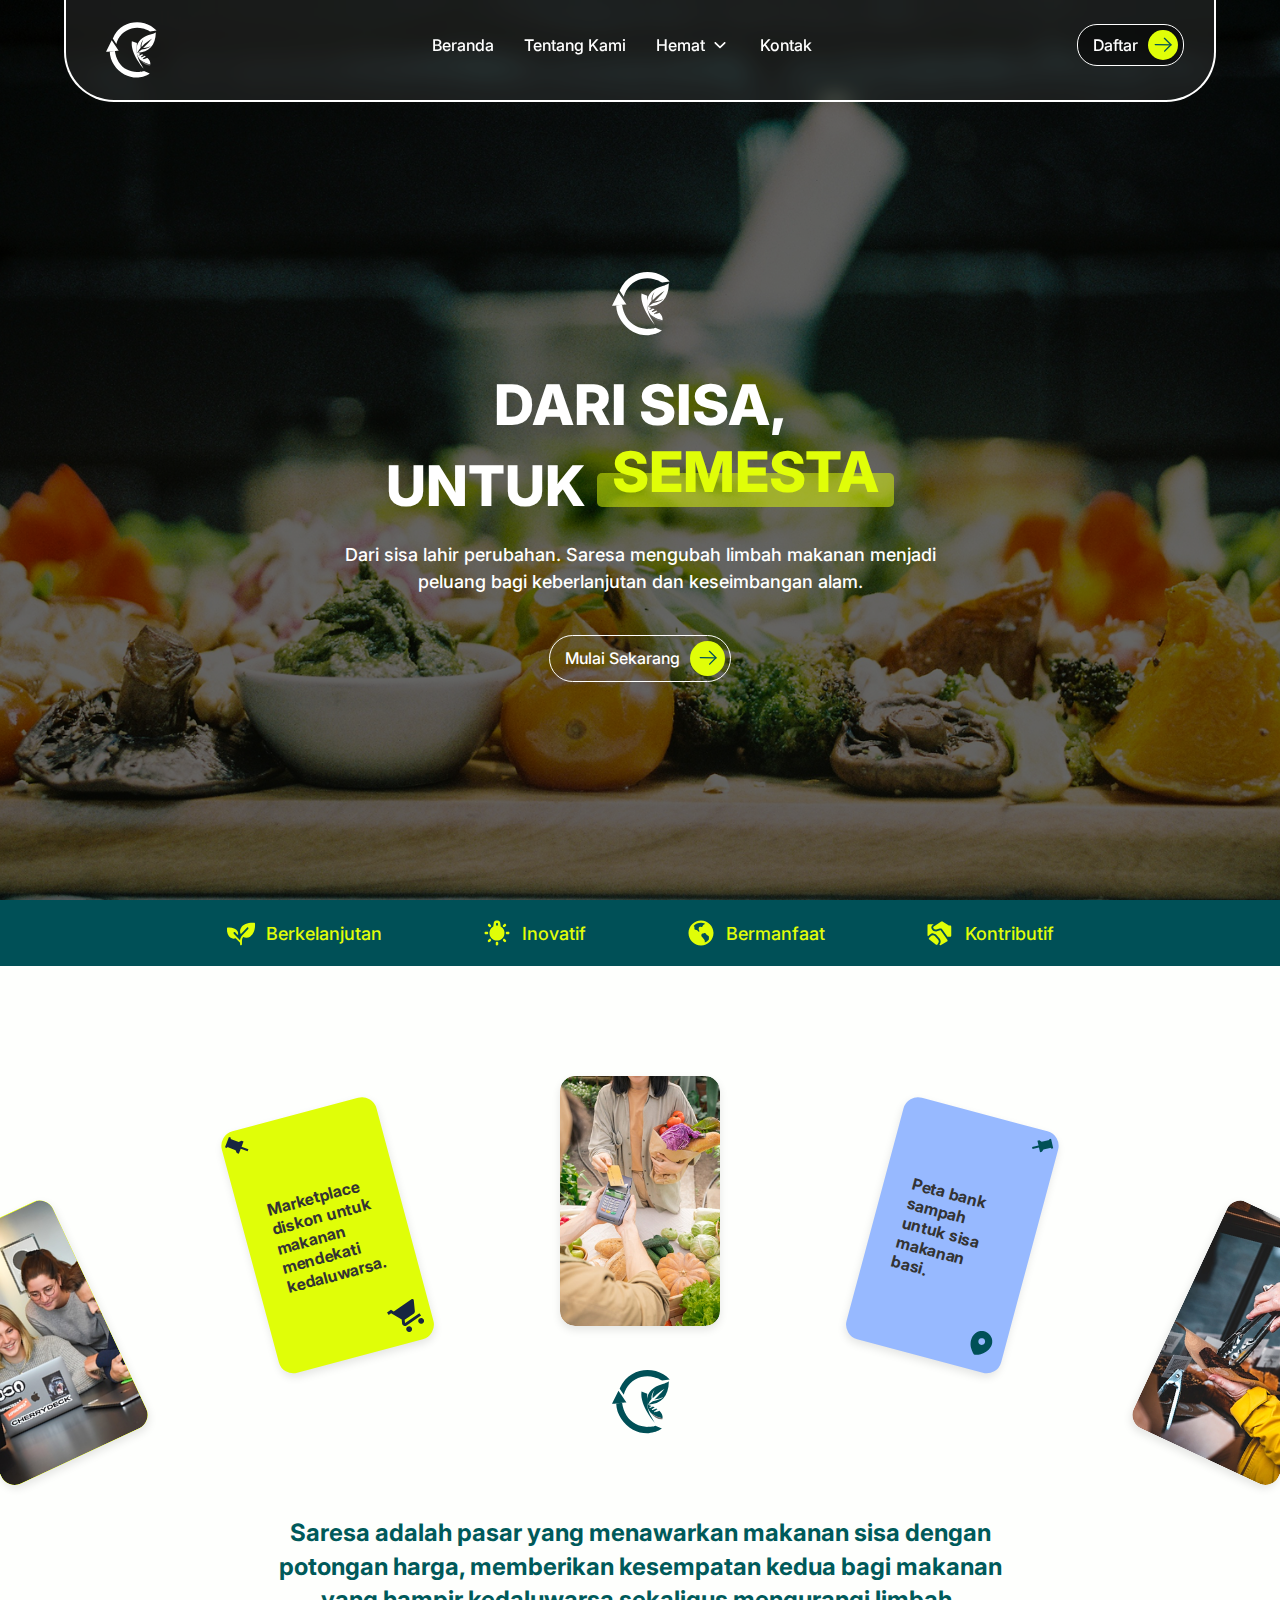
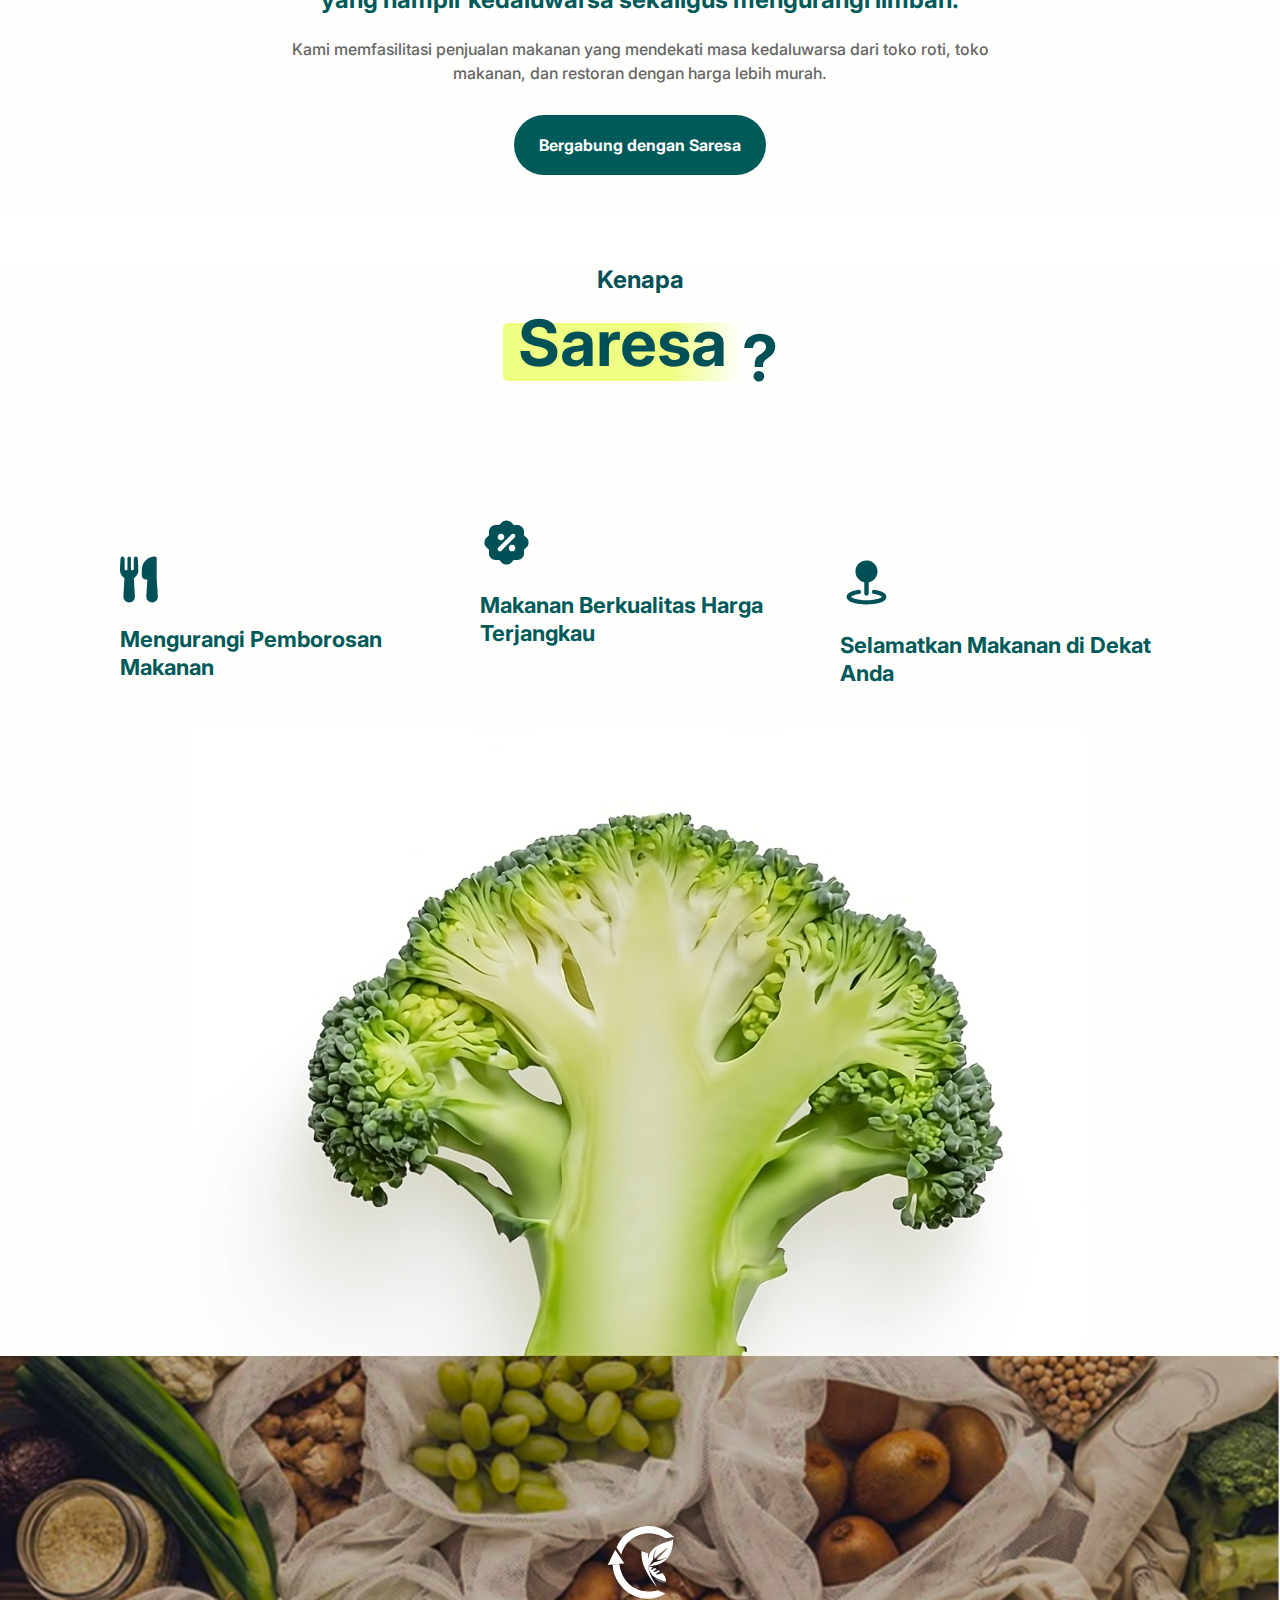
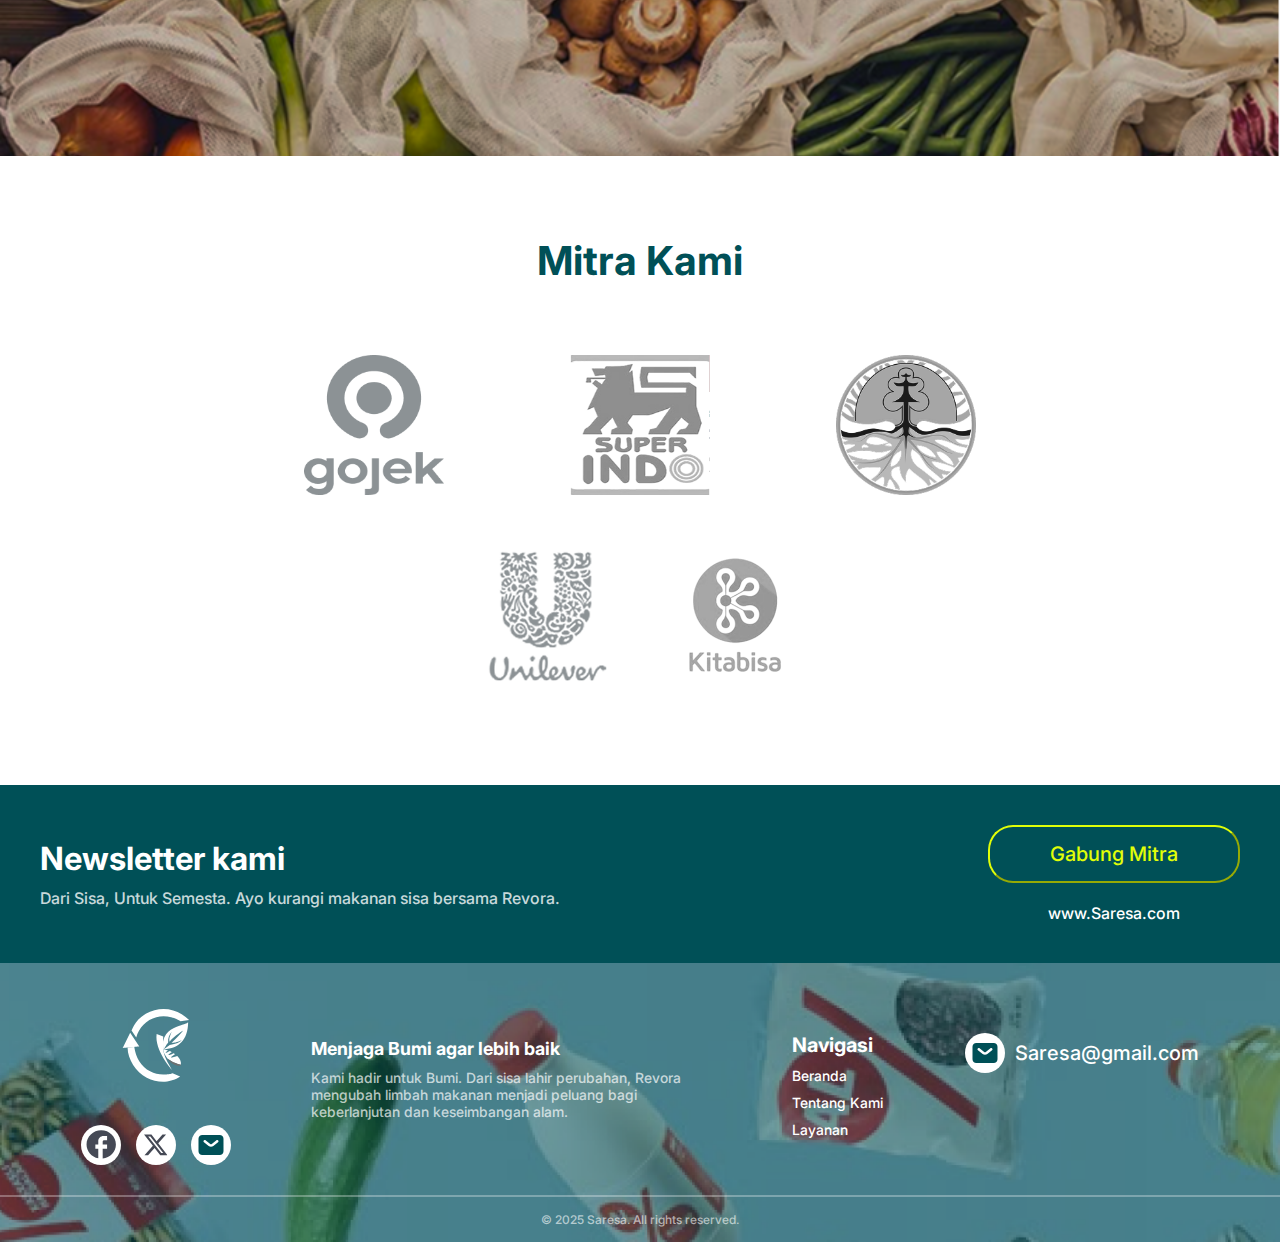
==== commit b2d0a21a: "kurang aos+paralax" ====
--- a/pages/index.html
+++ b/pages/index.html
@@ -8,8 +8,12 @@
     <meta name="viewport" content="width=device-width, initial-scale=1.0">
     <link rel="icon" href="../assets/icons/saresaicon.svg">
     <title>Saresa</title>
+    <script src="/assets/js/index.js" defer></script>
+    <link href="https://unpkg.com/aos@2.3.1/dist/aos.css" rel="stylesheet">
+    <script src="https://unpkg.com/aos@2.3.1/dist/aos.js"></script>
 </head>
 <body>
+    <div class="overlay"></div> <!-- Overlay untuk transisi -->
     <section class="background-container">
         <div class="background-image"></div>
         <div class="sidebar" id="sidebar">
@@ -27,18 +31,18 @@
                 </svg>                        
             </button>
             <div class="navbar-profile">
-                <img src="/assets/image/profile.png" alt="">
-                <a href="">Login</a>
+                <img src="/assets/image/ppkosong.png" alt="">
+                <a href="/pages/daftar.html" class="transition-link">Login</a>
             </div>
             <div class="divider"></div>
             <ul>
-                <a href="/pages/index.html">
+                <a href="/pages/index.html" class="transition-link">
                     <svg width="20" height="20" viewBox="0 0 12 12" fill="none" xmlns="http://www.w3.org/2000/svg">
                         <path d="M0 10.6286V4.45714C0 4.24 0.0532498 4.03429 0.15975 3.84C0.26625 3.64571 0.413 3.48571 0.6 3.36L5.1 0.274286C5.3625 0.0914286 5.6625 0 6 0C6.3375 0 6.6375 0.0914286 6.9 0.274286L11.4 3.36C11.5875 3.48571 11.7345 3.64571 11.841 3.84C11.9475 4.03429 12.0005 4.24 12 4.45714V10.6286C12 11.0057 11.853 11.3287 11.559 11.5975C11.265 11.8663 10.912 12.0005 10.5 12H8.25C8.0375 12 7.8595 11.9342 7.716 11.8025C7.5725 11.6709 7.5005 11.5081 7.5 11.3143V7.88571C7.5 7.69143 7.428 7.52869 7.284 7.39749C7.14 7.26629 6.962 7.20046 6.75 7.2H5.25C5.0375 7.2 4.8595 7.26583 4.716 7.39749C4.5725 7.52914 4.5005 7.69188 4.5 7.88571V11.3143C4.5 11.5086 4.428 11.6715 4.284 11.8032C4.14 11.9349 3.962 12.0005 3.75 12H1.5C1.0875 12 0.7345 11.8658 0.441 11.5975C0.1475 11.3291 0.0005 11.0062 0 10.6286Z"/>
                     </svg>                            
                     <p>Home</p>
                 </a>
-                <a href="">
+                <a href="/pages/index.html#about" class="transition-link">
                     <svg width="20" height="20" viewBox="0 0 14 14" fill="none" xmlns="http://www.w3.org/2000/svg">
                         <g clip-path="url(#clip0_469_98)">
                         <path d="M6.99935 1.52563C10.2211 1.52563 12.8327 4.13722 12.8327 7.35897C12.8327 10.5807 10.2211 13.1923 6.99935 13.1923C3.7776 13.1923 1.16602 10.5807 1.16602 7.35897C1.16602 4.13722 3.7776 1.52563 6.99935 1.52563ZM9.33502 7.87114C9.13377 7.56489 8.98852 7.34439 8.43552 7.43189C7.39135 7.59755 7.27527 7.78014 7.22568 8.08114L7.21168 8.17214L7.1971 8.26897C7.14052 8.66739 7.14227 8.81789 7.32543 9.0098C8.06335 9.78447 8.50552 10.3427 8.63968 10.6694C8.70502 10.8286 8.87302 11.3111 8.75752 11.7882C9.46542 11.5059 10.0956 11.0585 10.5956 10.4833C10.6598 10.2651 10.7064 9.9933 10.7064 9.6643V9.60305C10.7064 9.06522 10.7064 8.81964 10.3261 8.60205C10.204 8.53243 10.0784 8.46915 9.94985 8.41247C9.73577 8.31505 9.59402 8.25147 9.40269 7.97147C9.37935 7.93841 9.3568 7.90497 9.33502 7.87114ZM6.99935 2.59488C5.64777 2.59488 4.42685 3.15839 3.56002 4.06255C3.66327 4.1343 3.7531 4.23522 3.81493 4.37405C3.93393 4.64064 3.93393 4.91539 3.93393 5.15864C3.93393 5.34997 3.93393 5.53197 3.99518 5.66322C4.07918 5.84289 4.44202 5.91989 4.76227 5.98639C4.87718 6.01089 4.99502 6.03539 5.10235 6.06514C5.39752 6.1468 5.62618 6.41222 5.80877 6.62514C5.8846 6.71322 5.99718 6.8433 6.05377 6.87597C6.08293 6.85497 6.17685 6.75289 6.22293 6.58547C6.2591 6.45714 6.2486 6.34397 6.19668 6.28214C5.87002 5.89714 5.8881 5.1563 5.98902 4.88272C6.14768 4.45164 6.64352 4.48372 7.00635 4.50705C7.14168 4.5158 7.26885 4.52455 7.36452 4.5123C7.72735 4.4668 7.83935 3.91439 7.9181 3.80647C8.08843 3.57314 8.60993 3.22139 8.9331 3.00439C8.3246 2.73308 7.6656 2.59352 6.99935 2.59488Z"/>
@@ -49,33 +53,33 @@
                         </clipPath>
                         </defs>
                     </svg>
-                    <p>About</p>
-                </a>
-                <a href="/">
+                    <p>Tentang kami</p>
+                </a>
+                <a href="/pages/marketplace.html" class="transition-link">
                     <svg width="20" height="20" viewBox="0 0 60 59" fill="none" xmlns="http://www.w3.org/2000/svg">
                         <path d="M47.4 47.275C44.1463 47.275 41.5375 49.8838 41.5375 53.1375C41.5375 54.6923 42.1552 56.1835 43.2546 57.2829C44.354 58.3823 45.8452 59 47.4 59C48.9548 59 50.446 58.3823 51.5454 57.2829C52.6448 56.1835 53.2625 54.6923 53.2625 53.1375C53.2625 51.5827 52.6448 50.0915 51.5454 48.9921C50.446 47.8927 48.9548 47.275 47.4 47.275ZM0.5 0.375V6.2375H6.3625L16.915 28.4857L12.9285 35.6673C12.4888 36.488 12.225 37.4553 12.225 38.4813C12.225 40.0361 12.8427 41.5272 13.9421 42.6267C15.0415 43.7261 16.5327 44.3438 18.0875 44.3438H53.2625V38.4813H19.3186C19.1243 38.4813 18.9379 38.404 18.8004 38.2666C18.663 38.1292 18.5858 37.9428 18.5858 37.7484C18.5858 37.6019 18.6151 37.4846 18.6737 37.3967L21.3119 32.6188H43.1497C45.3481 32.6188 47.2827 31.3876 48.2794 29.5996L58.7733 10.6344C58.9784 10.1654 59.125 9.66706 59.125 9.16875C59.125 8.39133 58.8162 7.64576 58.2665 7.09604C57.7167 6.54633 56.9712 6.2375 56.1938 6.2375H12.8406L10.0852 0.375M18.0875 47.275C14.8338 47.275 12.225 49.8838 12.225 53.1375C12.225 54.6923 12.8427 56.1835 13.9421 57.2829C15.0415 58.3823 16.5327 59 18.0875 59C19.6423 59 21.1335 58.3823 22.2329 57.2829C23.3323 56.1835 23.95 54.6923 23.95 53.1375C23.95 51.5827 23.3323 50.0915 22.2329 48.9921C21.1335 47.8927 19.6423 47.275 18.0875 47.275Z"/>
                     </svg>                            
                     <p>Hemat</p>
                 </a>
-                <a href="">
-                    <svg width="20" height="20" viewBox="0 0 60 59" fill="none" xmlns="http://www.w3.org/2000/svg">
-                        <path d="M47.4 47.275C44.1463 47.275 41.5375 49.8838 41.5375 53.1375C41.5375 54.6923 42.1552 56.1835 43.2546 57.2829C44.354 58.3823 45.8452 59 47.4 59C48.9548 59 50.446 58.3823 51.5454 57.2829C52.6448 56.1835 53.2625 54.6923 53.2625 53.1375C53.2625 51.5827 52.6448 50.0915 51.5454 48.9921C50.446 47.8927 48.9548 47.275 47.4 47.275ZM0.5 0.375V6.2375H6.3625L16.915 28.4857L12.9285 35.6673C12.4888 36.488 12.225 37.4553 12.225 38.4813C12.225 40.0361 12.8427 41.5272 13.9421 42.6267C15.0415 43.7261 16.5327 44.3438 18.0875 44.3438H53.2625V38.4813H19.3186C19.1243 38.4813 18.9379 38.404 18.8004 38.2666C18.663 38.1292 18.5858 37.9428 18.5858 37.7484C18.5858 37.6019 18.6151 37.4846 18.6737 37.3967L21.3119 32.6188H43.1497C45.3481 32.6188 47.2827 31.3876 48.2794 29.5996L58.7733 10.6344C58.9784 10.1654 59.125 9.66706 59.125 9.16875C59.125 8.39133 58.8162 7.64576 58.2665 7.09604C57.7167 6.54633 56.9712 6.2375 56.1938 6.2375H12.8406L10.0852 0.375M18.0875 47.275C14.8338 47.275 12.225 49.8838 12.225 53.1375C12.225 54.6923 12.8427 56.1835 13.9421 57.2829C15.0415 58.3823 16.5327 59 18.0875 59C19.6423 59 21.1335 58.3823 22.2329 57.2829C23.3323 56.1835 23.95 54.6923 23.95 53.1375C23.95 51.5827 23.3323 50.0915 22.2329 48.9921C21.1335 47.8927 19.6423 47.275 18.0875 47.275Z"/>
-                    </svg>    
+                <a href="/pages/peta.html" class="transition-link">
+                    <svg width="25" height="25" viewBox="0 0 19 19" fill="none" xmlns="http://www.w3.org/2000/svg">
+                        <path d="M9.5 2.53333C9.5 2.53333 4.75 7.91666 4.75 11.0833C4.75 13.6958 6.8875 15.8333 9.5 15.8333C12.1125 15.8333 14.25 13.6958 14.25 11.0833C14.25 7.91666 9.5 2.53333 9.5 2.53333ZM9.5 6.72916V7.91666C11.2417 7.91666 12.6667 9.34166 12.6667 11.0833C12.6667 11.7167 12.5083 12.35 12.1125 12.825L11.2417 11.9542C11.4 11.7167 11.4792 11.4 11.4792 11.0833C11.4792 9.97499 10.6083 9.10416 9.5 9.10416V10.2917L7.75833 8.54999L9.5 6.72916ZM6.8875 9.34166L7.75833 10.2125C7.6 10.45 7.52083 10.7667 7.52083 11.0833C7.52083 12.1917 8.39167 13.0625 9.5 13.0625V11.875L11.2417 13.6167L9.5 15.4375V14.25C7.75833 14.25 6.33333 12.825 6.33333 11.0833C6.33333 10.45 6.49167 9.81666 6.8875 9.34166Z" fill="#6F6F6F"/>
+                    </svg>                         
                     <p>Daur</p>
                 </a>
-                <a href="">
+                <a href="/pages/kontak.html"class="transition-link">
                     <svg width="20" height="20" viewBox="0 0 13 13" fill="none" xmlns="http://www.w3.org/2000/svg">
                         <path d="M3.58583 5.84458C4.36583 7.3775 5.6225 8.63417 7.15542 9.41417L8.34708 8.2225C8.49875 8.07083 8.71 8.0275 8.89958 8.08708C9.50625 8.2875 10.1562 8.39583 10.8333 8.39583C10.977 8.39583 11.1148 8.4529 11.2164 8.55448C11.3179 8.65607 11.375 8.79384 11.375 8.9375V10.8333C11.375 10.977 11.3179 11.1148 11.2164 11.2164C11.1148 11.3179 10.977 11.375 10.8333 11.375C8.39113 11.375 6.04896 10.4048 4.32206 8.67794C2.59516 6.95104 1.625 4.60887 1.625 2.16667C1.625 2.02301 1.68207 1.88523 1.78365 1.78365C1.88523 1.68207 2.02301 1.625 2.16667 1.625H4.0625C4.20616 1.625 4.34393 1.68207 4.44552 1.78365C4.5471 1.88523 4.60417 2.02301 4.60417 2.16667C4.60417 2.84375 4.7125 3.49375 4.91292 4.10042C4.9725 4.29 4.92917 4.50125 4.7775 4.65292L3.58583 5.84458Z" />
                     </svg>                            
                     <p>Contact</p>
                 </a>
-                <a href="">
+                <a href="/pages/profile.html" class="transition-link">
                     <svg width="20" height="20" viewBox="0 0 14 14" fill="none" xmlns="http://www.w3.org/2000/svg">
                         <path fill-rule="evenodd" clip-rule="evenodd" d="M4.66667 4.08333C4.66667 3.46449 4.9125 2.871 5.35008 2.43342C5.78767 1.99583 6.38116 1.75 7 1.75C7.61884 1.75 8.21233 1.99583 8.64992 2.43342C9.0875 2.871 9.33333 3.46449 9.33333 4.08333C9.33333 4.70217 9.0875 5.29566 8.64992 5.73325C8.21233 6.17083 7.61884 6.41667 7 6.41667C6.38116 6.41667 5.78767 6.17083 5.35008 5.73325C4.9125 5.29566 4.66667 4.70217 4.66667 4.08333ZM4.66667 7.58333C3.89312 7.58333 3.15125 7.89062 2.60427 8.4376C2.05729 8.98459 1.75 9.72645 1.75 10.5C1.75 10.9641 1.93437 11.4092 2.26256 11.7374C2.59075 12.0656 3.03587 12.25 3.5 12.25H10.5C10.9641 12.25 11.4092 12.0656 11.7374 11.7374C12.0656 11.4092 12.25 10.9641 12.25 10.5C12.25 9.72645 11.9427 8.98459 11.3957 8.4376C10.8487 7.89062 10.1069 7.58333 9.33333 7.58333H4.66667Z"/>
                     </svg>                                                      
                     <p>Pengguna</p>
                 </a>
-                <a href="">
+                <a href="/pages/payment.html" class="transition-link">
                     <svg width="20" height="20" viewBox="0 0 14 14" fill="none" xmlns="http://www.w3.org/2000/svg">
                         <path d="M9.625 2.625H11.8125V12.6875H2.1875V2.625H4.375V3.5H9.625V2.625ZM3.9375 7H10.0625V6.125H3.9375V7ZM3.9375 10.5H10.0625V9.625H3.9375V10.5ZM5.25 2.625V1.3125H8.75V2.625H5.25Z"/>
                     </svg>                                                      
@@ -89,7 +93,7 @@
                     <path d="M2.33301 6.99418C2.33301 6.35251 2.85334 5.83334 3.49384 5.83334H12.8388C13.1467 5.83334 13.442 5.95565 13.6597 6.17334C13.8774 6.39104 13.9997 6.6863 13.9997 6.99418C13.9997 7.30205 13.8774 7.59731 13.6597 7.81501C13.442 8.03271 13.1467 8.15501 12.8388 8.15501H3.49384C3.18597 8.15501 2.89071 8.03271 2.67301 7.81501C2.45531 7.59731 2.33301 7.30205 2.33301 6.99418ZM2.33301 14C2.33301 13.3583 2.85334 12.8392 3.49384 12.8392H24.5055C24.8134 12.8392 25.1086 12.9615 25.3263 13.1792C25.544 13.3969 25.6663 13.6921 25.6663 14C25.6663 14.3079 25.544 14.6031 25.3263 14.8208C25.1086 15.0385 24.8134 15.1608 24.5055 15.1608H3.49384C3.18597 15.1608 2.89071 15.0385 2.67301 14.8208C2.45531 14.6031 2.33301 14.3079 2.33301 14ZM3.49384 19.845C3.18597 19.845 2.89071 19.9673 2.67301 20.185C2.45531 20.4027 2.33301 20.698 2.33301 21.0058C2.33301 21.3137 2.45531 21.609 2.67301 21.8267C2.89071 22.0444 3.18597 22.1667 3.49384 22.1667H17.5055C17.8134 22.1667 18.1086 22.0444 18.3263 21.8267C18.544 21.609 18.6663 21.3137 18.6663 21.0058C18.6663 20.698 18.544 20.4027 18.3263 20.185C18.1086 19.9673 17.8134 19.845 17.5055 19.845H3.49384Z" fill="white"/>
                 </svg>                    
             </div>
-            <div class="logo">
+            <a href="/pages/index.html" class="logo">
                 <svg width="70" height="70" viewBox="0 0 75 92" fill="none" xmlns="http://www.w3.org/2000/svg">
                     <path d="M38.6341 40.9095L45.248 43.4697C45.2183 44.0365 45.0735 47.878 45.0528 48.4452C44.9655 51.5371 45.0032 54.649 45.2775 57.0339C45.3874 57.9896 45.5398 58.7318 45.7292 59.487C45.8578 59.9997 46.0034 60.5184 46.1643 61.1139C47.1258 64.6721 48.7685 68.0668 51.3746 72.3657L53.7874 76.6802C53.7874 76.6802 36.348 57.1016 38.6341 40.9095Z" fill="white"/>
                     <path fill-rule="evenodd" clip-rule="evenodd" d="M63.0121 32.3252C63.825 32.0729 64.5581 31.8454 65.1798 31.6226C70.0292 29.8844 70.15 29.2031 70.1527 29.1599C69.783 46.8839 61.2088 55.2005 45.8846 56.1684L51.7319 51.9939C58.0749 50.9811 62.1323 49.0209 63.6864 47.2683C57.56 49.9714 57.3121 49.3029 53.4403 50.0662C58.6771 45.2927 65.3226 37.5453 65.3226 37.5453C65.3226 37.5453 56.9509 42.2458 51.5237 48.6983C50.948 45.2814 51.6702 44.2725 52.8471 40.6735L53.7213 38.7985C51.4411 41.6209 49.6969 45.1906 50.1927 49.4857C48.8009 51.2646 47.9566 52.5461 47.1412 53.9383C46.7363 54.6295 46.3386 55.3481 45.8846 56.1684C45.8353 56.2576 45.7125 56.423 45.5882 56.5907C45.4606 56.7627 45.3312 56.9371 45.2775 57.0339C45.0032 54.649 44.9655 51.5371 45.0528 48.4452C47.5381 37.1283 57.2668 34.1086 63.0121 32.3252Z" fill="white"/>
@@ -99,11 +103,11 @@
                     <path d="M9.56396 54.5794C9.68815 60.9078 11.7915 66.609 15.1198 71.993C18.4482 77.3769 23.1613 81.7683 28.7668 84.7082C34.3723 87.6482 40.6644 89.0288 46.9859 88.7059C53.4182 87.7821 56.8383 87.0076 62.1329 83.4537L54.5716 80.2519C52.3287 81.1445 51.6499 81.2481 46.6181 81.5052C41.5862 81.7622 36.5776 80.6632 32.1157 78.323C27.6537 75.9828 23.902 72.4873 21.2527 68.2017C18.6033 63.9161 17.0574 58.8866 16.281 53.8765L9.56396 54.5794Z" fill="white"/>
                     <path d="M9.56396 54.5794L16.281 53.8765C17.4992 53.7502 21.3201 53.5582 21.3201 53.5582L12.1743 39.8289L4.70141 55.0185C4.70141 55.0185 6.5338 54.9027 9.56396 54.5794Z" fill="white"/>
                 </svg>                    
-            </div>
+            </a>
             
             <div class="nav-links">
                 <a href="/pages/index.html">Beranda</a>
-                <a href="#">Tentang Kami</a>
+                <a href="#about" class="nav-link" class="about-link">Tentang Kami</a>
                 <div class="dropdown">
                     <button class="dropbtn">
                         Hemat
@@ -112,11 +116,11 @@
                         </svg>                            
                     </button>
                     <div class="dropdown-content">
-                        <a href="/pages/marketplace.html">Hemat</a>
-                        <a href="/pages/daur.html">Daur</a>
-                    </div>
-                </div>
-                <a href="/pages/peta.html">Kontak</a>
+                        <a href="/pages/marketplace.html" class="transition-link">Hemat</a>
+                        <a href="/pages/peta.html" class="transition-link">Daur</a>
+                    </div>
+                </div>
+                <a href="/pages/kontak.html" class="transition-link">Kontak</a>
             </div>
             
             <a href="/pages/daftar.html" class="daftar-btn">
@@ -159,7 +163,7 @@
                 Dari sisa lahir perubahan. Saresa mengubah limbah makanan menjadi peluang bagi keberlanjutan dan keseimbangan alam.
             </p>
             
-            <a href="#" class="cta-button">
+            <a href="/pages/marketplace.html" class="cta-button">
                 <span>Mulai Sekarang</span>
                 <div class="arrow-icon">
                     <svg width="30" height="30" viewBox="0 0 45 45" fill="none" xmlns="http://www.w3.org/2000/svg">
@@ -214,7 +218,7 @@
             </div>
         </div>
     
-        <div class="carousel-section">
+        <div class="carousel-section" id="about">
             <div class="carousel-container">
                 <div class="card card-1">
                     <img src="/assets/image/card1.png" alt="Marketplace food">
@@ -371,20 +375,22 @@
         </div>
     </div>
 
-    <section class="container-mitra">
-        <h1>Mitra Kami</h1>
-        <div class="slider-wrapper">
-            <button class="arrow left" onclick="moveSlide(-1)">&#10094;</button>
-            <div class="slider-mitra">
-                <img src="/assets/image/gojek 1.png" class="img-mitra" alt="">
-                <img src="/assets/image/super-indo.png" class="img-mitra" alt="">
-                <img src="/assets/image/grab.png" class="img-mitra" alt="">
-                <img src="/assets/image/unilever 1.png" class="img-mitra" alt="">
-                <img src="/assets/image/kita-bisa.png" class="img-mitra" alt="">
-            </div>
-            <button class="arrow right" onclick="moveSlide(1)">&#10095;</button>
-        </div>
-    </section>
+    <section class="mitra-section">
+        <h2 class="mitra-title">Mitra Kami</h2>
+        <div class="slider-container">
+            <div class="mitra-slider" id="mitra-slider">
+                <div class="mitra-row">
+                    <img class="mitra-logo" src="/assets/image/gojek 1.png" alt="Gojek">
+                    <img class="mitra-logo" src="/assets/image/super-indo.png" alt="Super Indo">
+                    <img class="mitra-logo" src="/assets/image/klhklogo.png" alt="Grab">
+                </div>
+                <div class="mitra-row">
+                    <img class="mitra-logo" src="/assets/image/unilever 1.png" alt="Unilever">
+                    <img class="mitra-logo" src="/assets/image/kita-bisa.png" alt="Kitabisa">
+                </div>
+            </div>
+        </div>
+    </section>
     
 
     <section class="newsletter-section">
@@ -395,7 +401,7 @@
             </div>
             <div>
                 <button class="join-button">Gabung Mitra</button>
-                <p class="text-btn-join">www.Sarosa.com</p>
+                <p class="text-btn-join">www.Saresa.com</p>
             </div>
         </div>
     </section>
@@ -469,7 +475,6 @@
             © 2025 Saresa. All rights reserved.
         </div>
     </footer>
-    <script src="/assets/js/index.js" defer></script>
 
 </body>
 </html>--- a/assets/css/main.css
+++ b/assets/css/main.css
@@ -49,5 +49,26 @@
 }
 
 
+.overlay {
+    position: fixed;
+    top: 0;
+    left: -100%; /* Awalnya di luar layar */
+    width: 100%;
+    height: 100vh;
+    background: url('../image/transisi.svg') no-repeat center;
+    background-size: cover; /* Tinggi 100%, lebar menyesuaikan */
+    z-index: 9999;
+    transition: left 0.5s ease-in-out; /* Animasi transisi */
 
+}
 
+/* Ketika overlay aktif */
+.overlay.active {
+    left: 0;
+}
+@media (max-width: 768px) {
+    .overlay {
+        background-size: cover; /* Pastikan tetap cover di mobile */
+        height: 100vh; /* Pastikan tetap 100vh */
+    }
+}
--- a/assets/css/landing.css
+++ b/assets/css/landing.css
@@ -728,44 +728,54 @@
 }
 
 
-.container-mitra{
-    height: auto;
+.mitra-section {
+    background: white;
+    padding: 80px;
     text-align: center;
-    background-color: #fff;
-    padding: 80px;
-}
-.slider-mitra{
-    display: flex;
-    gap: 150px;
-    align-items: center;
-    justify-content: center;
-    flex-wrap: wrap;
-}
-.container-mitra h1 {
+}
+
+.slider-container {
+    position: relative;
+    max-width: 100%;
+    overflow: hidden;
+    margin: auto;
+}
+
+.mitra-slider {
+    display: flex;
+    flex-direction: column;
+    align-items: center;
+    gap: 20px;
+}
+
+.mitra-row {
+    display: flex;
+    justify-content: center;
+    gap: 50px;
+}
+
+.mitra-row:first-child {
+    justify-content: space-between;
+    width: 60%;
+    margin-bottom: 30px;
+}
+
+.mitra-row:last-child {
+    justify-content: center;
+   
+}
+
+.mitra-logo {
+    width: 140px;
+    height: 140px;
+    
+}
+
+.mitra-title {
     font-size: 40px;
     font-weight: bold;
-    color: #005057;
+    color: var(--ocean-teal);
     margin-bottom: 70px;
-}
-.mitra-first {
-    display: flex;
-    gap: 150px;
-    align-items: center;
-    justify-content: center;
-    margin: 0 auto;
-    max-width: 600px;
-    margin-bottom: 50px;
-}
-.mitra-seccond {
-    display: flex;
-    grid-template-rows: repeat(2, 1fr);
-    gap: 150px;
-    justify-content: center;
-    margin: 0 auto;
-    max-width: 600px;
-}
-.img-mitra {
-    width: 120px;
 }
 
 .newsletter-section {
@@ -1153,39 +1163,58 @@
         position: relative;
     }
 
-    .slider-mitra {
-        display: flex;
-        transition: transform 0.5s ease-in-out;
-        width: calc(120px * 5); /* Lebar total semua gambar */
-        white-space: nowrap; /* Hindari gambar turun ke bawah */
-    }
-
-    .img-mitra {
-        width: 120px;
-        flex-shrink: 0; /* Jangan mengecilkan gambar */
-        display: inline-block; /* Pastikan tetap horizontal */
-    }
-
-    /* Tombol Arrow */
-    .arrow {
-        position: absolute;
-        top: 50%;
-        transform: translateY(-50%);
-        background: rgba(0, 0, 0, 0.5);
-        color: white;
-        border: none;
-        font-size: 20px;
-        padding: 10px;
-        cursor: pointer;
-        z-index: 2;
-    }
-
-    .arrow.left {
-        left: 0;
-    }
-
-    .arrow.right {
-        right: 0;
+    .mitra-slider {
+        display: flex;
+        width: 100%; /* Sesuai jumlah logo */
+        flex-direction: row;
+        animation: autoSlide 6s infinite ease-in-out;
+    }
+
+    .mitra-row {
+        display: flex;
+        justify-content: center;
+        flex: 0 0 200%;
+    }
+
+    .prev, .next {
+        display: none;
+        z-index: 1000; /* Tampilkan tombol di mobile */
+    }
+
+    .slider-container {
+        position: relative;
+        display: flex;
+        overflow-x: auto;
+        scroll-snap-type: x mandatory;
+        justify-content: center;
+        align-items: center;
+        white-space: nowrap;
+        scrollbar-width: none; /* Sembunyikan scrollbar */
+        -ms-overflow-style: none;
+    }
+
+    .mitra-logo {
+        text-align: center;
+        object-fit: contain;
+    }
+
+    .mitra-section {
+        padding: 50px;
+        scroll-snap-align: center;
+    }
+    
+    .mitra-title {
+        font-size: 30px;
+        margin-bottom: 40px;
+    }
+
+    .mitra-row:first-child {
+        margin-bottom: 0px;
+        width: 0px;
+    }
+
+    .mitra-row:last-child {
+        width: 0px;
     }
     .newsletter-section{
         align-items: flex-start;
@@ -1277,4 +1306,25 @@
     .sidebar {
         display: none;
     }
+}
+@media (min-width: 768px) and (max-width: 1024px) {
+    .footer-content{
+        padding: 40px;
+        gap: 20px;
+    }
+    .footer-navigation{
+        margin-top: 10px;
+    }
+    .footer-contact{
+        margin-top: 10px;
+    }
+    .logo-social{
+        margin-right: 10px;
+    }
+    .footer-mission{
+        margin-top: 10px;
+    }
+    .footer-left{
+        align-items: flex-start;
+    }
 }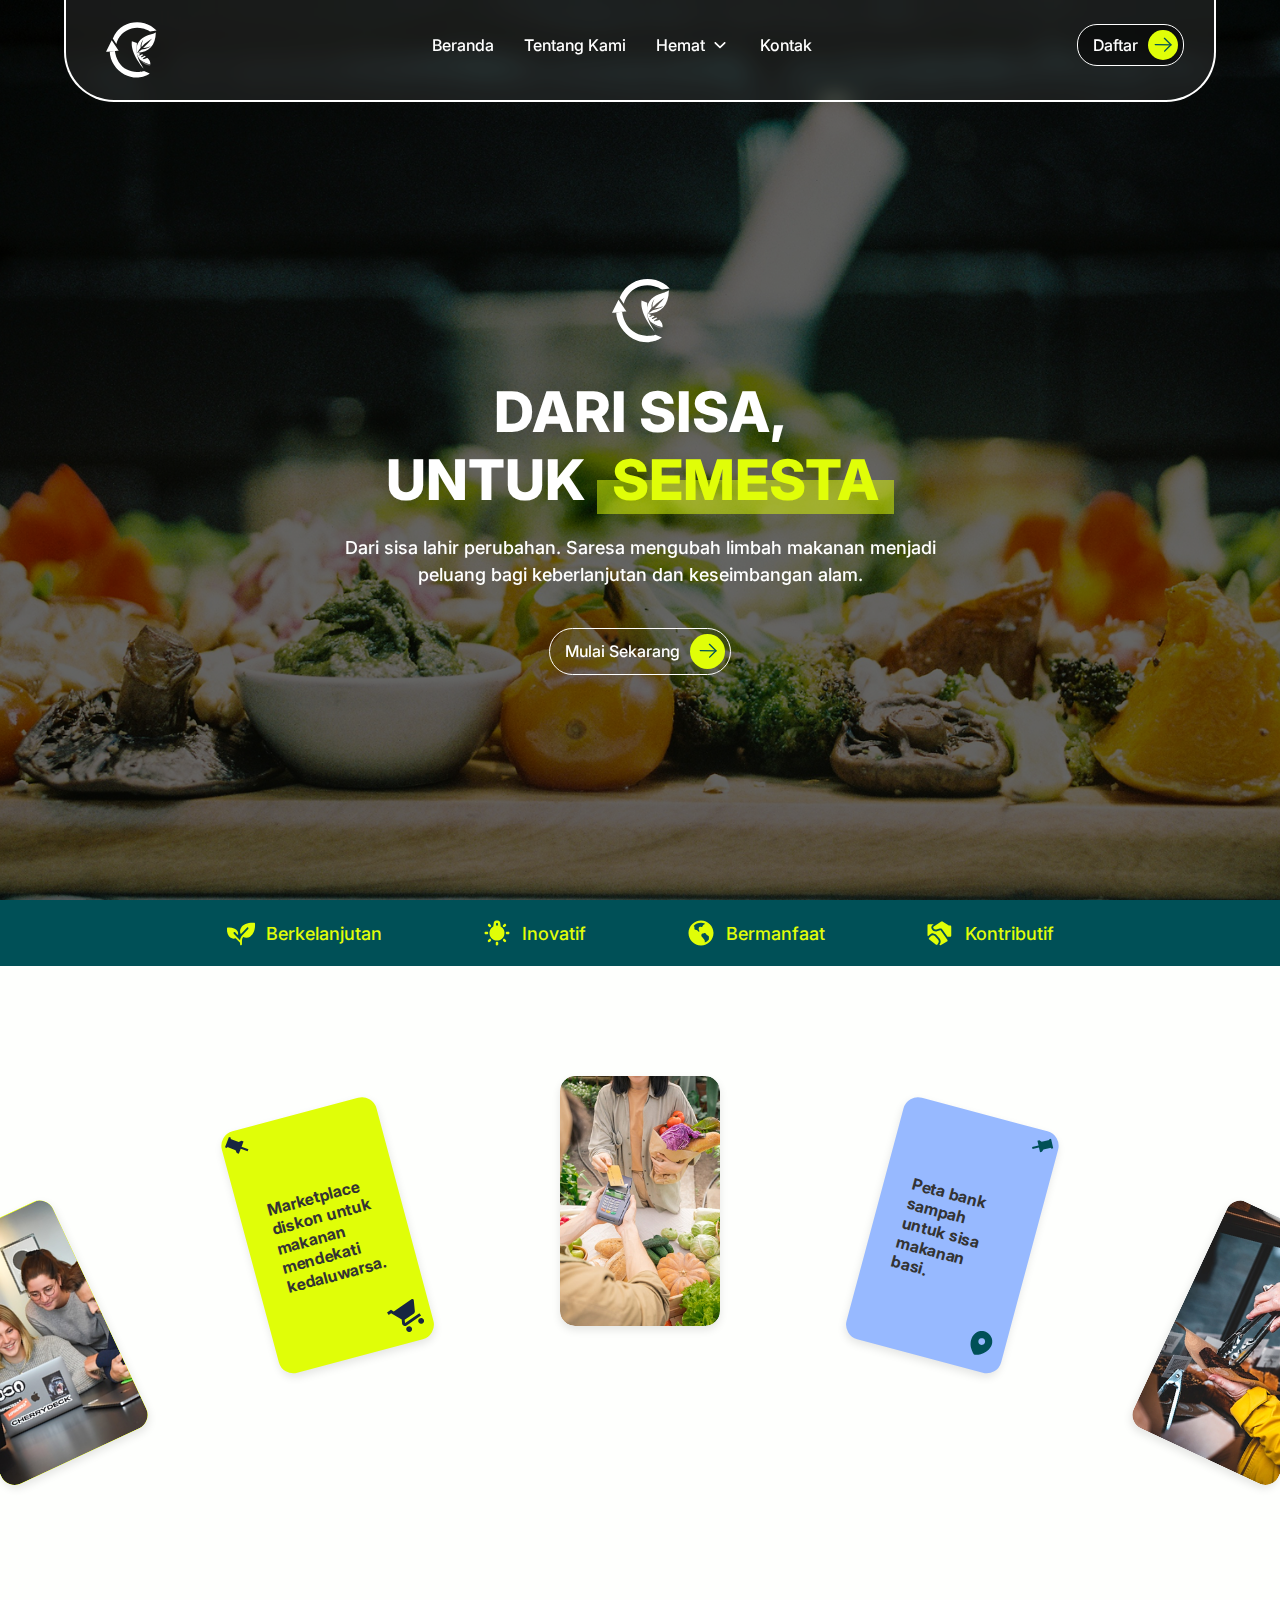
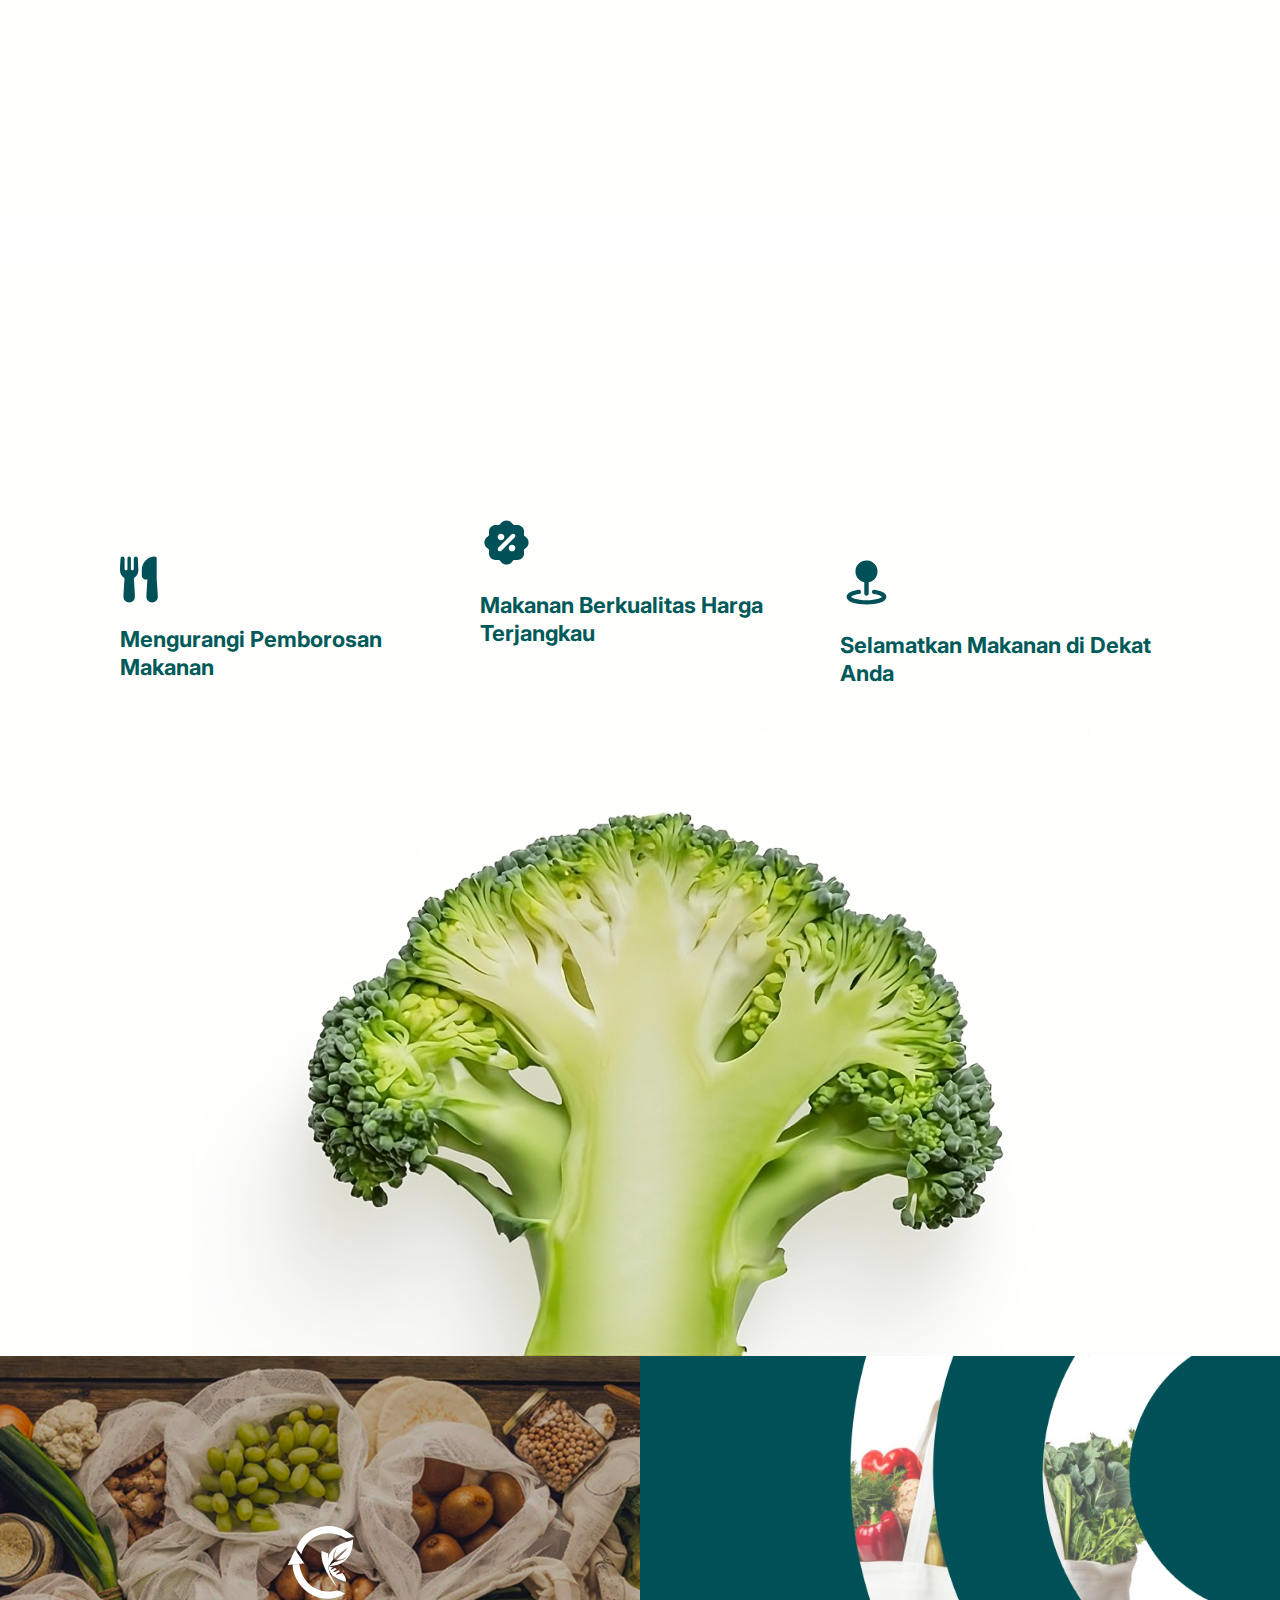
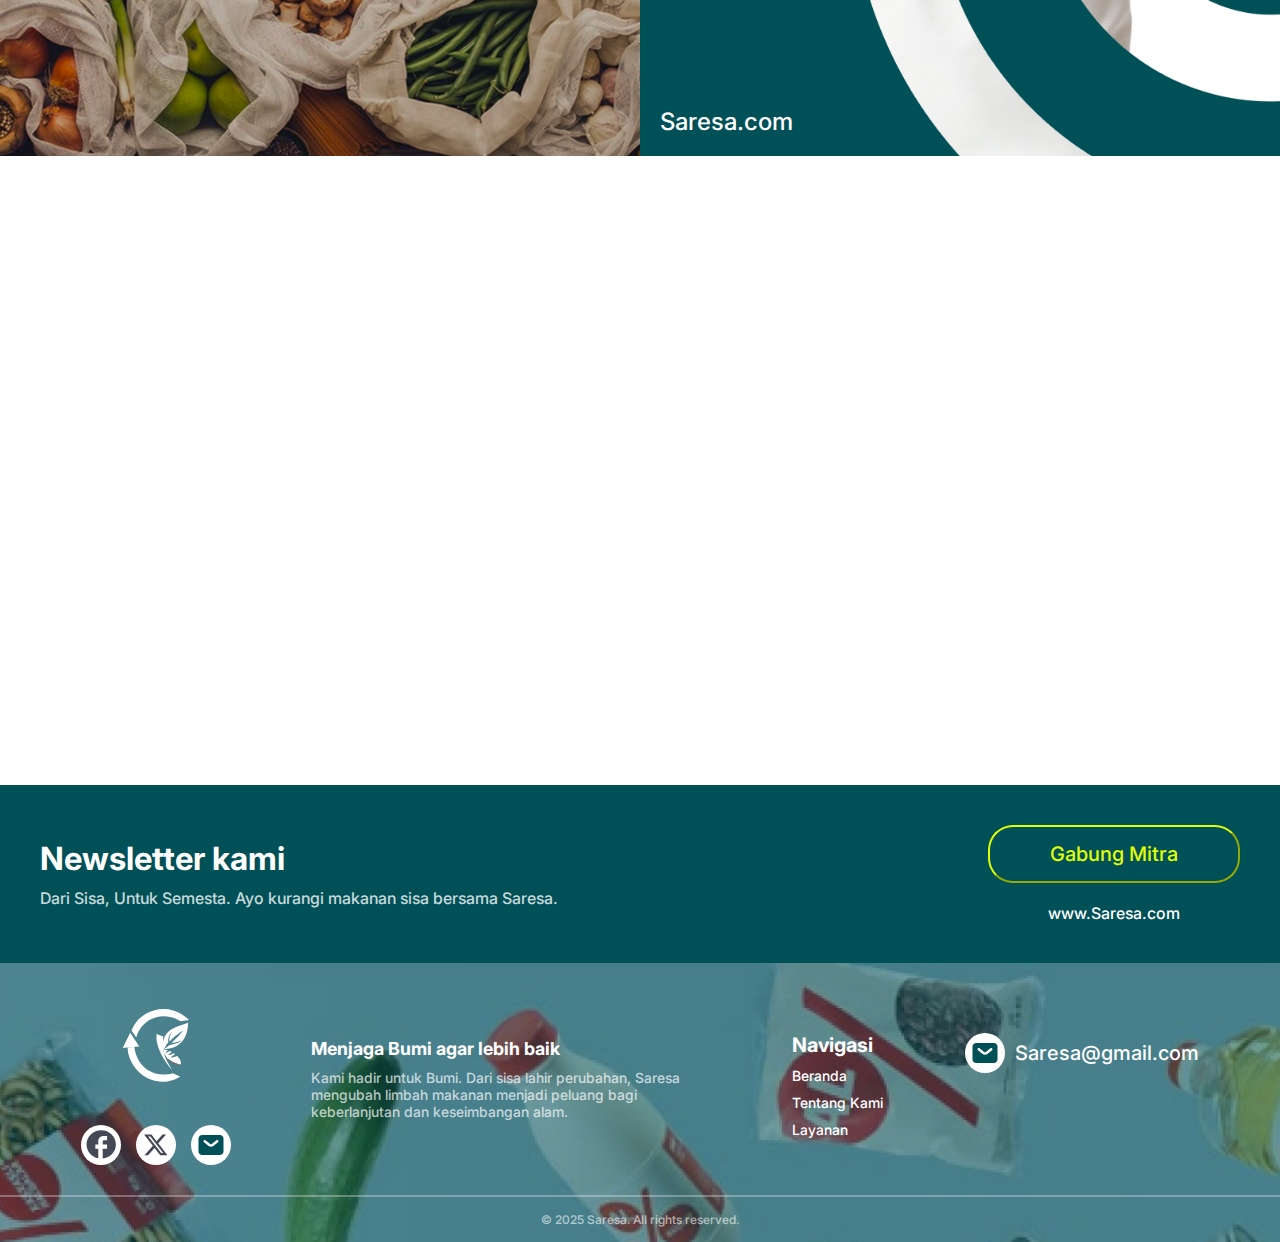
==== commit bae504b7: "kurang-paralax" ====
--- a/pages/index.html
+++ b/pages/index.html
@@ -87,7 +87,7 @@
                 </a>
             </ul>
         </div>
-        <nav class="navbar">
+        <nav class="navbar" >
             <div class="hamburger" onclick="toggleMenu()">
                 <svg width="28" height="28" viewBox="0 0 28 28" fill="none" xmlns="http://www.w3.org/2000/svg">
                     <path d="M2.33301 6.99418C2.33301 6.35251 2.85334 5.83334 3.49384 5.83334H12.8388C13.1467 5.83334 13.442 5.95565 13.6597 6.17334C13.8774 6.39104 13.9997 6.6863 13.9997 6.99418C13.9997 7.30205 13.8774 7.59731 13.6597 7.81501C13.442 8.03271 13.1467 8.15501 12.8388 8.15501H3.49384C3.18597 8.15501 2.89071 8.03271 2.67301 7.81501C2.45531 7.59731 2.33301 7.30205 2.33301 6.99418ZM2.33301 14C2.33301 13.3583 2.85334 12.8392 3.49384 12.8392H24.5055C24.8134 12.8392 25.1086 12.9615 25.3263 13.1792C25.544 13.3969 25.6663 13.6921 25.6663 14C25.6663 14.3079 25.544 14.6031 25.3263 14.8208C25.1086 15.0385 24.8134 15.1608 24.5055 15.1608H3.49384C3.18597 15.1608 2.89071 15.0385 2.67301 14.8208C2.45531 14.6031 2.33301 14.3079 2.33301 14ZM3.49384 19.845C3.18597 19.845 2.89071 19.9673 2.67301 20.185C2.45531 20.4027 2.33301 20.698 2.33301 21.0058C2.33301 21.3137 2.45531 21.609 2.67301 21.8267C2.89071 22.0444 3.18597 22.1667 3.49384 22.1667H17.5055C17.8134 22.1667 18.1086 22.0444 18.3263 21.8267C18.544 21.609 18.6663 21.3137 18.6663 21.0058C18.6663 20.698 18.544 20.4027 18.3263 20.185C18.1086 19.9673 17.8134 19.845 17.5055 19.845H3.49384Z" fill="white"/>
@@ -105,7 +105,7 @@
                 </svg>                    
             </a>
             
-            <div class="nav-links">
+            <div class="nav-links" > 
                 <a href="/pages/index.html">Beranda</a>
                 <a href="#about" class="nav-link" class="about-link">Tentang Kami</a>
                 <div class="dropdown">
@@ -141,7 +141,7 @@
             </a>
         </nav>
         
-        <div class="content">
+        <div class="content" data-aos="fade-in" data-aos-duration="1500">
             <div class="logo-center">
                 <svg width="75" height="92" viewBox="0 0 75 92" fill="none" xmlns="http://www.w3.org/2000/svg">
                     <path d="M38.6341 40.9095L45.248 43.4697C45.2183 44.0365 45.0735 47.878 45.0528 48.4452C44.9655 51.5371 45.0032 54.649 45.2775 57.0339C45.3874 57.9896 45.5398 58.7318 45.7292 59.487C45.8578 59.9997 46.0034 60.5184 46.1643 61.1139C47.1258 64.6721 48.7685 68.0668 51.3746 72.3657L53.7874 76.6802C53.7874 76.6802 36.348 57.1016 38.6341 40.9095Z" fill="white"/>
@@ -281,7 +281,7 @@
                     <img src="/assets/image/card5.png" alt="Food solution">
                 </div>
             </div>
-            <div class="logo-center">
+            <div class="logo-center" data-aos="fade-out" data-aos-duration="1000" data-aos-once="true">
                 <svg width="75" height="92" viewBox="0 0 75 92" fill="none" xmlns="http://www.w3.org/2000/svg">
                     <path d="M38.6341 40.9095L45.248 43.4697C45.2183 44.0365 45.0735 47.878 45.0528 48.4452C44.9655 51.5371 45.0032 54.649 45.2775 57.0339C45.3874 57.9896 45.5398 58.7318 45.7292 59.487C45.8578 59.9997 46.0034 60.5184 46.1643 61.1139C47.1258 64.6721 48.7685 68.0668 51.3746 72.3657L53.7874 76.6802C53.7874 76.6802 36.348 57.1016 38.6341 40.9095Z" fill="#005057"/>
                     <path fill-rule="evenodd" clip-rule="evenodd" d="M63.0121 32.3252C63.825 32.0729 64.5581 31.8454 65.1798 31.6226C70.0292 29.8844 70.15 29.2031 70.1527 29.1599C69.783 46.8839 61.2088 55.2005 45.8846 56.1684L51.7319 51.9939C58.0749 50.9811 62.1323 49.0209 63.6864 47.2683C57.56 49.9714 57.3121 49.3029 53.4403 50.0662C58.6771 45.2927 65.3226 37.5453 65.3226 37.5453C65.3226 37.5453 56.9509 42.2458 51.5237 48.6983C50.948 45.2814 51.6702 44.2725 52.8471 40.6735L53.7213 38.7985C51.4411 41.6209 49.6969 45.1906 50.1927 49.4857C48.8009 51.2646 47.9566 52.5461 47.1412 53.9383C46.7363 54.6295 46.3386 55.3481 45.8846 56.1684C45.8353 56.2576 45.7125 56.423 45.5882 56.5907C45.4606 56.7627 45.3312 56.9371 45.2775 57.0339C45.0032 54.649 44.9655 51.5371 45.0528 48.4452C47.5381 37.1283 57.2668 34.1086 63.0121 32.3252Z" fill="#005057"/>
@@ -295,7 +295,7 @@
         </div>
     
     
-        <div class="info-section">
+        <div class="info-section" data-aos="fade-up" data-aos-duration="1000" data-aos-once="true">
             <h1 class="main-heading">Saresa adalah pasar yang menawarkan makanan sisa dengan potongan harga, memberikan kesempatan kedua bagi makanan yang hampir kedaluwarsa sekaligus mengurangi limbah.</h1>
             <p class="sub-heading">Kami memfasilitasi penjualan makanan yang mendekati masa kedaluwarsa dari toko roti, toko makanan, dan restoran dengan harga lebih murah.</p>
             <a href="#" class="cta-join">Bergabung dengan Saresa</a>
@@ -305,8 +305,8 @@
     <section class="section-about">
         <div class="why-saresa-section">
             <div class="header">
-                <h2 class="title-small">Kenapa</h2>
-                <h1 class="title-large"><span class="highlight">Saresa</span></h1>
+                <h2 class="title-small" data-aos="fade-down" data-aos-duration="1000" data-aos-once="true">Kenapa</h2>
+                <h1 class="title-large"><span class="highlight" data-aos="fade-right" data-aos-duration="1000" data-aos-once="true">Saresa?</span></h1>
             </div>
             
             <div class="benefits-container">
@@ -376,8 +376,8 @@
     </div>
 
     <section class="mitra-section">
-        <h2 class="mitra-title">Mitra Kami</h2>
-        <div class="slider-container">
+        <h2 class="mitra-title" data-aos="fade-down" data-aos-duration="1000" data-aos-once="true">Mitra Kami</h2>
+        <div class="slider-container" data-aos="fade-out" data-aos-duration="1000" data-aos-once="true">
             <div class="mitra-slider" id="mitra-slider">
                 <div class="mitra-row">
                     <img class="mitra-logo" src="/assets/image/gojek 1.png" alt="Gojek">
@@ -397,7 +397,7 @@
         <div class="newsletter-header">
             <div class="newsletter-text">
                 <h2 class="newsletter-title">Newsletter kami</h2>
-                <p class="newsletter-description">Dari Sisa, Untuk Semesta. Ayo kurangi makanan sisa bersama Revora.</p>
+                <p class="newsletter-description">Dari Sisa, Untuk Semesta. Ayo kurangi makanan sisa bersama Saresa.</p>
             </div>
             <div>
                 <button class="join-button">Gabung Mitra</button>
@@ -451,7 +451,7 @@
                 </div>
                 <div class="footer-mission">
                     <h3 class="footer-mission-title">Menjaga Bumi agar lebih baik</h3>
-                    <p class="footer-mission-text">Kami hadir untuk Bumi. Dari sisa lahir perubahan, Revora mengubah limbah makanan menjadi peluang bagi keberlanjutan dan keseimbangan alam.</p>
+                    <p class="footer-mission-text">Kami hadir untuk Bumi. Dari sisa lahir perubahan, Saresa mengubah limbah makanan menjadi peluang bagi keberlanjutan dan keseimbangan alam.</p>
                 </div>
             </div>
 
@@ -475,6 +475,9 @@
             © 2025 Saresa. All rights reserved.
         </div>
     </footer>
+    <script>
+        AOS.init();
+    </script>
 
 </body>
 </html>--- a/assets/css/main.css
+++ b/assets/css/main.css
@@ -46,6 +46,7 @@
     margin: 0;
     padding: 0;
     box-sizing: border-box;
+    scroll-behavior: smooth;
 }
 
 
--- a/assets/css/landing.css
+++ b/assets/css/landing.css
@@ -3,6 +3,7 @@
     background-color: '#FEFFFD';
     color: white;
     overflow-x: hidden;
+    scroll-behavior: smooth;
 }
 body::-webkit-scrollbar{
     display: none;
@@ -95,6 +96,10 @@
     font-size: 16px;
     cursor: pointer;
 }
+.dropbtn:hover {
+    color: #c5ff00;
+    transition: 0.3s ease;
+}
 
 .dropdown-content {
     display: none;
@@ -281,7 +286,6 @@
     color: #E0FE08;
     padding: 0 15px;
     border-radius: 5px;
-    display: inline-block;
     z-index: 1;
     overflow: hidden; 
 }
@@ -296,7 +300,6 @@
     background: #E0FE08;
     opacity: 0.5;
     z-index: -1; 
-    border-radius: 5px 5px 0 0; 
 }
 
 
@@ -344,6 +347,7 @@
     color: #333;
     overflow-x: hidden;
     padding: 0px 0px 40px 0px;
+    overflow-y: hidden;
 }
 
 .header-bar {
@@ -411,6 +415,8 @@
     overflow: hidden;
     transform-origin: center bottom;
 }
+
+
 
 .card img {
     position: absolute;
@@ -556,10 +562,6 @@
     display: inline-block;
 }
 
-.title-large::after {
-    content: "?";
-    color: #005057;
-}
 .highlight {
     position: relative;
     color: #005057;
@@ -674,7 +676,7 @@
 .carousel {
     display: flex;
     flex-direction: row;
-    width: 100%;
+    width: 50%;
     transition: transform 0.5s ease-in-out;
 }
 
@@ -726,7 +728,6 @@
 .dot.active {
     background: yellow;
 }
-
 
 .mitra-section {
     background: white;
@@ -1152,6 +1153,10 @@
     .dots-container {
         display: flex;
     }
+
+    .dots-container {
+        display: flex;
+    }
     .slider-wrapper {
         display: flex;
         align-items: center;
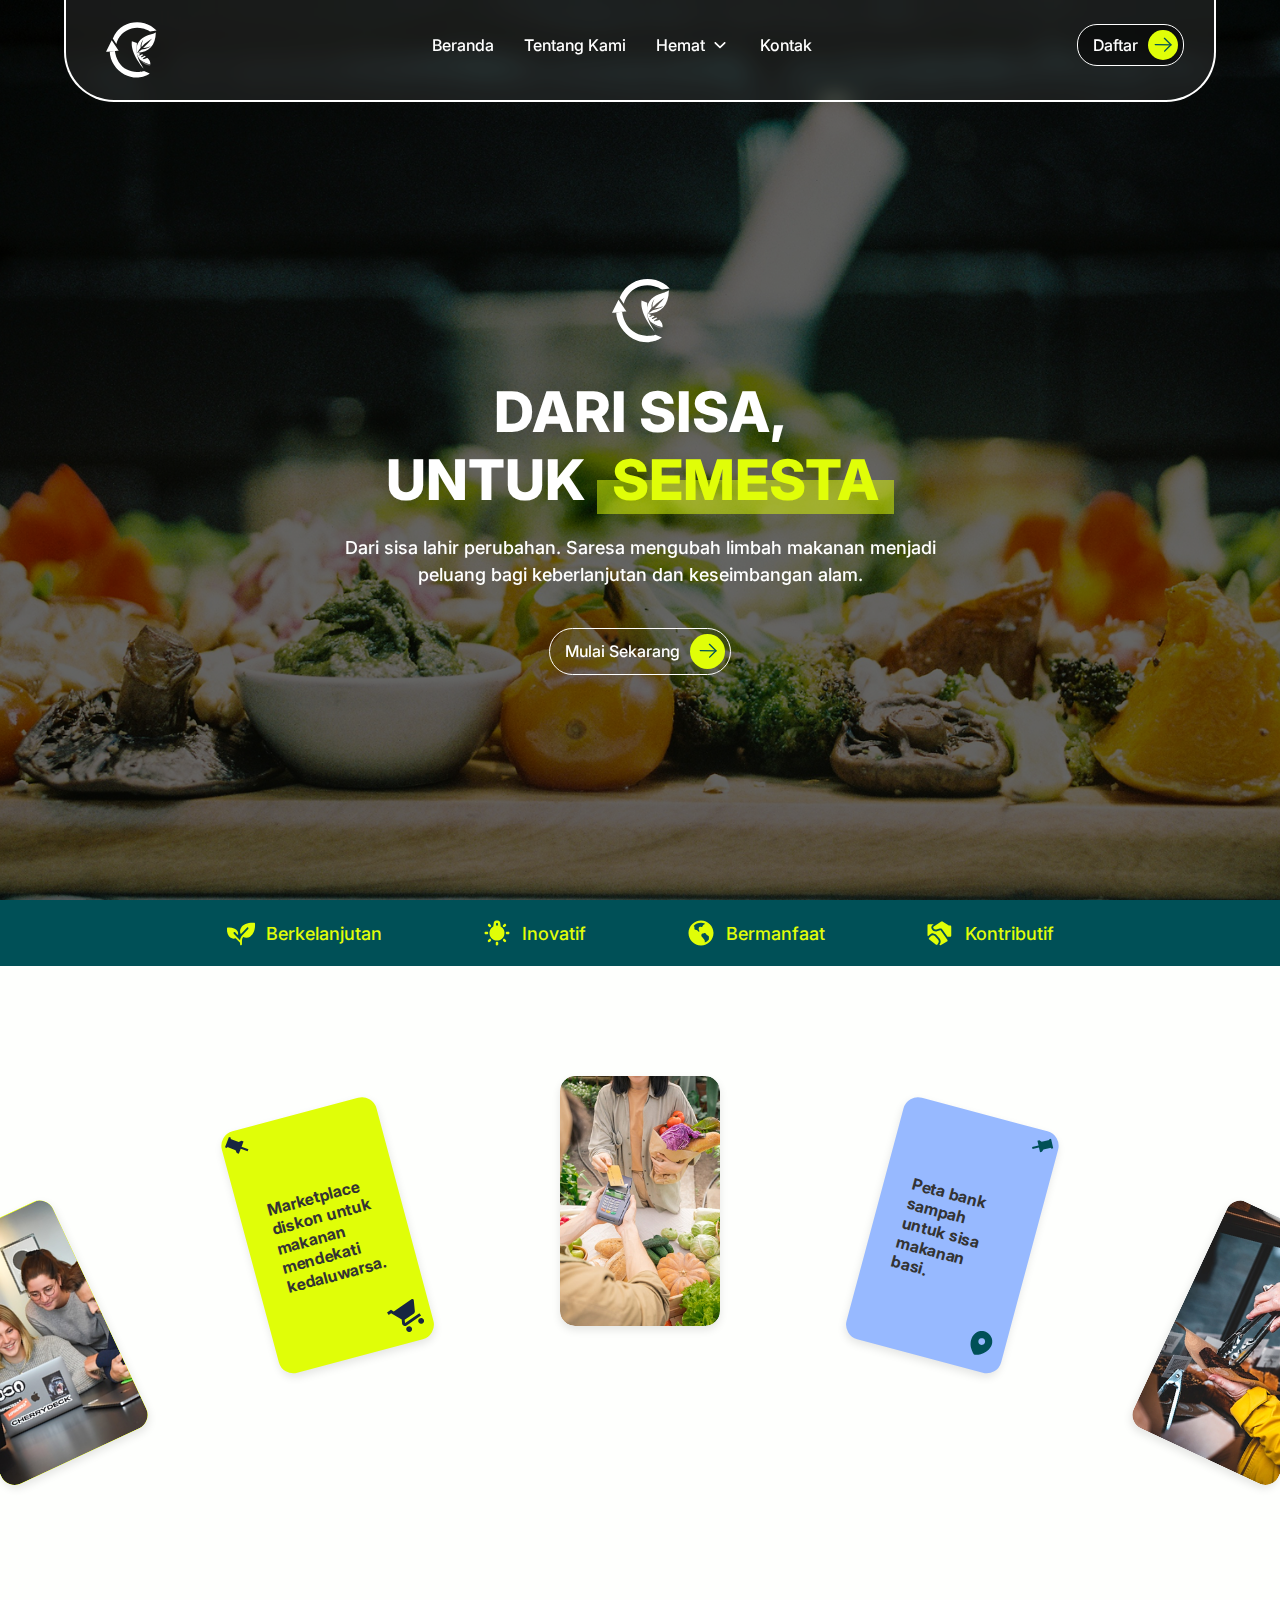
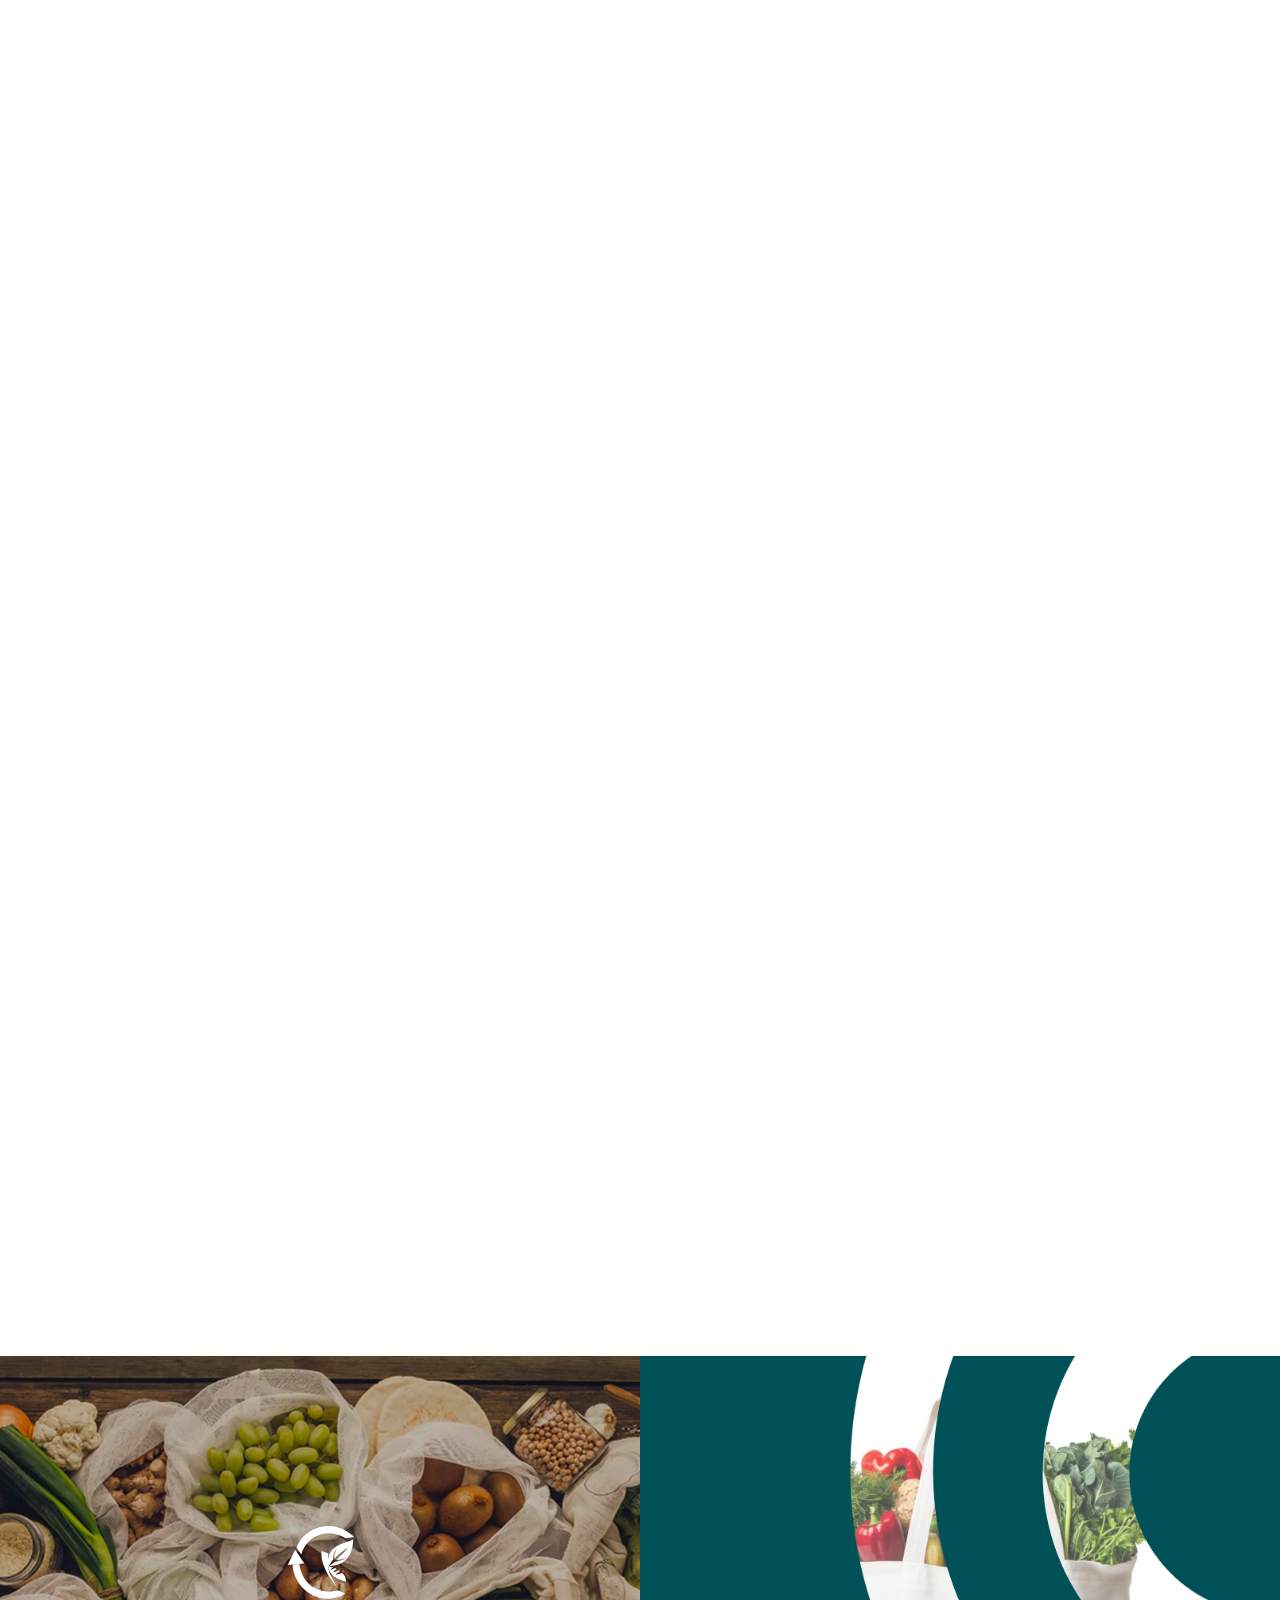
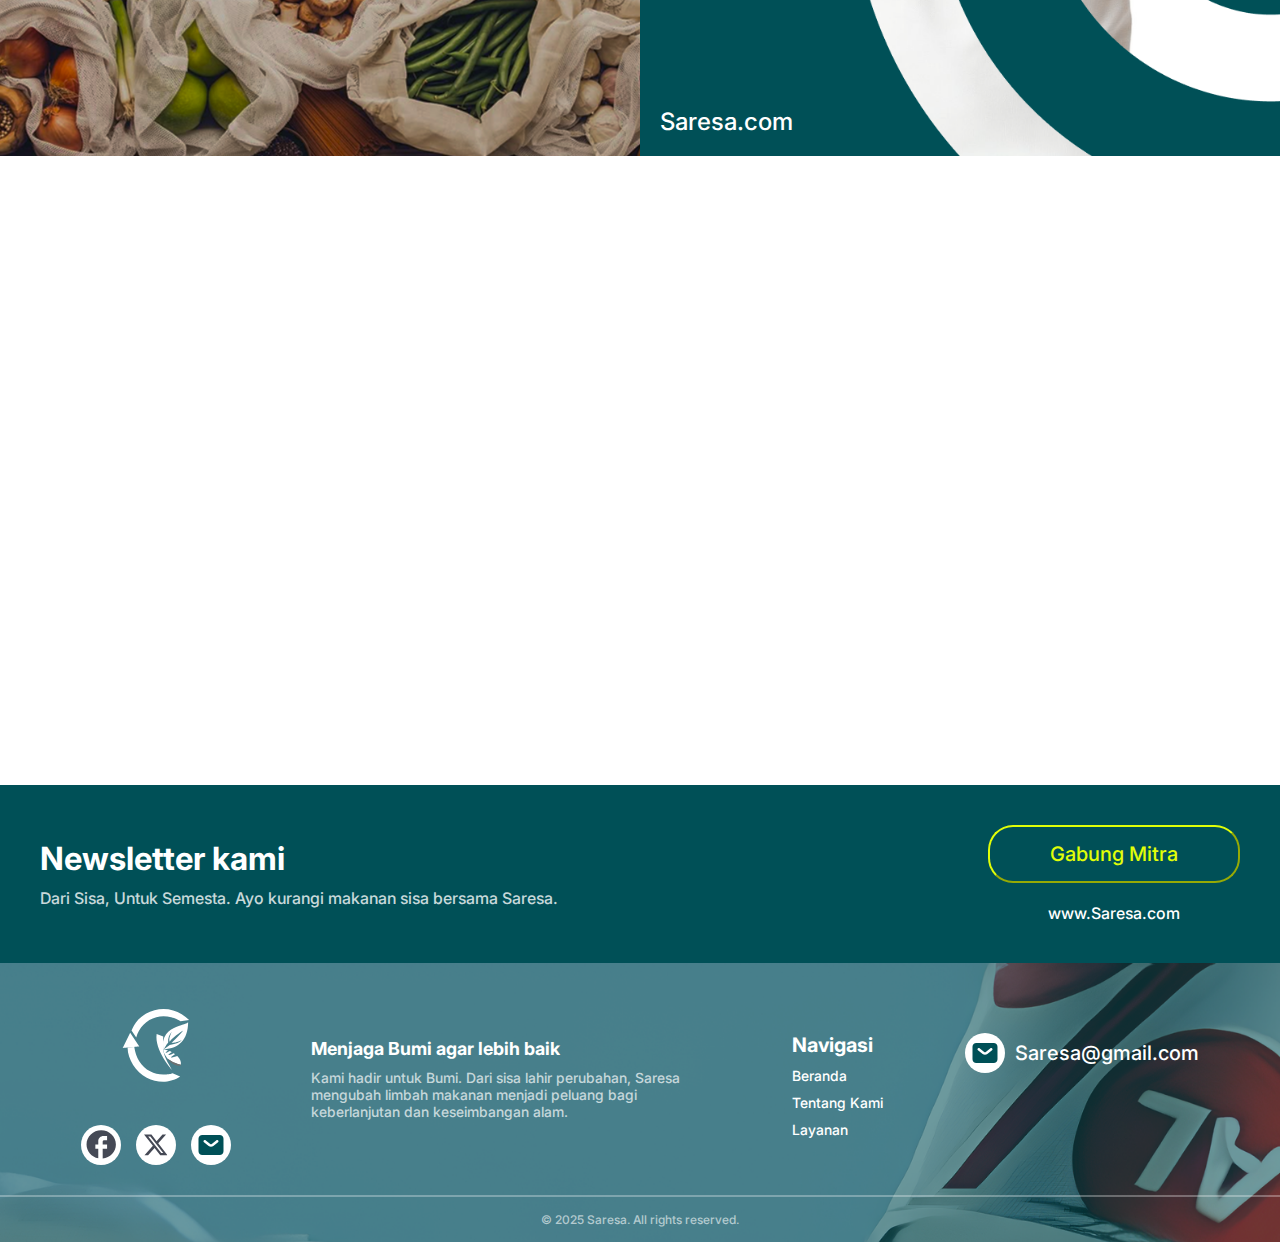
==== commit 710bda93: "upadte-mobile" ====
--- a/pages/index.html
+++ b/pages/index.html
@@ -42,7 +42,7 @@
                     </svg>                            
                     <p>Home</p>
                 </a>
-                <a href="/pages/index.html#about" class="transition-link">
+                <a href="/pages/index.html#about">
                     <svg width="20" height="20" viewBox="0 0 14 14" fill="none" xmlns="http://www.w3.org/2000/svg">
                         <g clip-path="url(#clip0_469_98)">
                         <path d="M6.99935 1.52563C10.2211 1.52563 12.8327 4.13722 12.8327 7.35897C12.8327 10.5807 10.2211 13.1923 6.99935 13.1923C3.7776 13.1923 1.16602 10.5807 1.16602 7.35897C1.16602 4.13722 3.7776 1.52563 6.99935 1.52563ZM9.33502 7.87114C9.13377 7.56489 8.98852 7.34439 8.43552 7.43189C7.39135 7.59755 7.27527 7.78014 7.22568 8.08114L7.21168 8.17214L7.1971 8.26897C7.14052 8.66739 7.14227 8.81789 7.32543 9.0098C8.06335 9.78447 8.50552 10.3427 8.63968 10.6694C8.70502 10.8286 8.87302 11.3111 8.75752 11.7882C9.46542 11.5059 10.0956 11.0585 10.5956 10.4833C10.6598 10.2651 10.7064 9.9933 10.7064 9.6643V9.60305C10.7064 9.06522 10.7064 8.81964 10.3261 8.60205C10.204 8.53243 10.0784 8.46915 9.94985 8.41247C9.73577 8.31505 9.59402 8.25147 9.40269 7.97147C9.37935 7.93841 9.3568 7.90497 9.33502 7.87114ZM6.99935 2.59488C5.64777 2.59488 4.42685 3.15839 3.56002 4.06255C3.66327 4.1343 3.7531 4.23522 3.81493 4.37405C3.93393 4.64064 3.93393 4.91539 3.93393 5.15864C3.93393 5.34997 3.93393 5.53197 3.99518 5.66322C4.07918 5.84289 4.44202 5.91989 4.76227 5.98639C4.87718 6.01089 4.99502 6.03539 5.10235 6.06514C5.39752 6.1468 5.62618 6.41222 5.80877 6.62514C5.8846 6.71322 5.99718 6.8433 6.05377 6.87597C6.08293 6.85497 6.17685 6.75289 6.22293 6.58547C6.2591 6.45714 6.2486 6.34397 6.19668 6.28214C5.87002 5.89714 5.8881 5.1563 5.98902 4.88272C6.14768 4.45164 6.64352 4.48372 7.00635 4.50705C7.14168 4.5158 7.26885 4.52455 7.36452 4.5123C7.72735 4.4668 7.83935 3.91439 7.9181 3.80647C8.08843 3.57314 8.60993 3.22139 8.9331 3.00439C8.3246 2.73308 7.6656 2.59352 6.99935 2.59488Z"/>
@@ -309,7 +309,7 @@
                 <h1 class="title-large"><span class="highlight" data-aos="fade-right" data-aos-duration="1000" data-aos-once="true">Saresa?</span></h1>
             </div>
             
-            <div class="benefits-container">
+            <div class="benefits-container" data-aos="fade-up" data-aos-duration="1000">
                 <div class="benefit-1">
                     <div class="benefit-icon">
                         <svg width="38" height="47" viewBox="0 0 38 47" fill="none" xmlns="http://www.w3.org/2000/svg">
@@ -338,7 +338,7 @@
                 </div>
             </div>
             
-            <div class="broccoli-container">
+            <div class="broccoli-container" data-aos="fade-up" data-aos-duration="2000">
                 <img src="/assets/image/img-brocolli.png" alt="Broccoli" class="broccoli-image">
             </div>
         </div>
--- a/assets/css/landing.css
+++ b/assets/css/landing.css
@@ -956,7 +956,7 @@
         display: flex;
         flex-direction: row;
         justify-content: space-between;
-        padding: 14px 10px 8px 10px;
+        padding: 14px 10px 20px 10px;
         align-items: center;
     }
     .nav-links {
@@ -1013,7 +1013,7 @@
     
     .daftar-btn span {
         margin: 5px 10px;
-        font-size: 10px;
+        font-size: 15px;
     }
     .circle-icon {
         width: 20px;
@@ -1035,10 +1035,11 @@
         font-size: 40px;
     }
     .header-bar {
-        gap: 10px;
+        gap: 15px;
+        padding: 10px 0;
     }
     .feature {
-        font-size: 10px;
+        font-size: 12px;
     }
     
     .club {
@@ -1230,7 +1231,7 @@
         font-size: 18px;
     }
     .newsletter-description{
-        font-size: 7px;
+        font-size: 15px;
     }
     .join-container{
         display: flex;
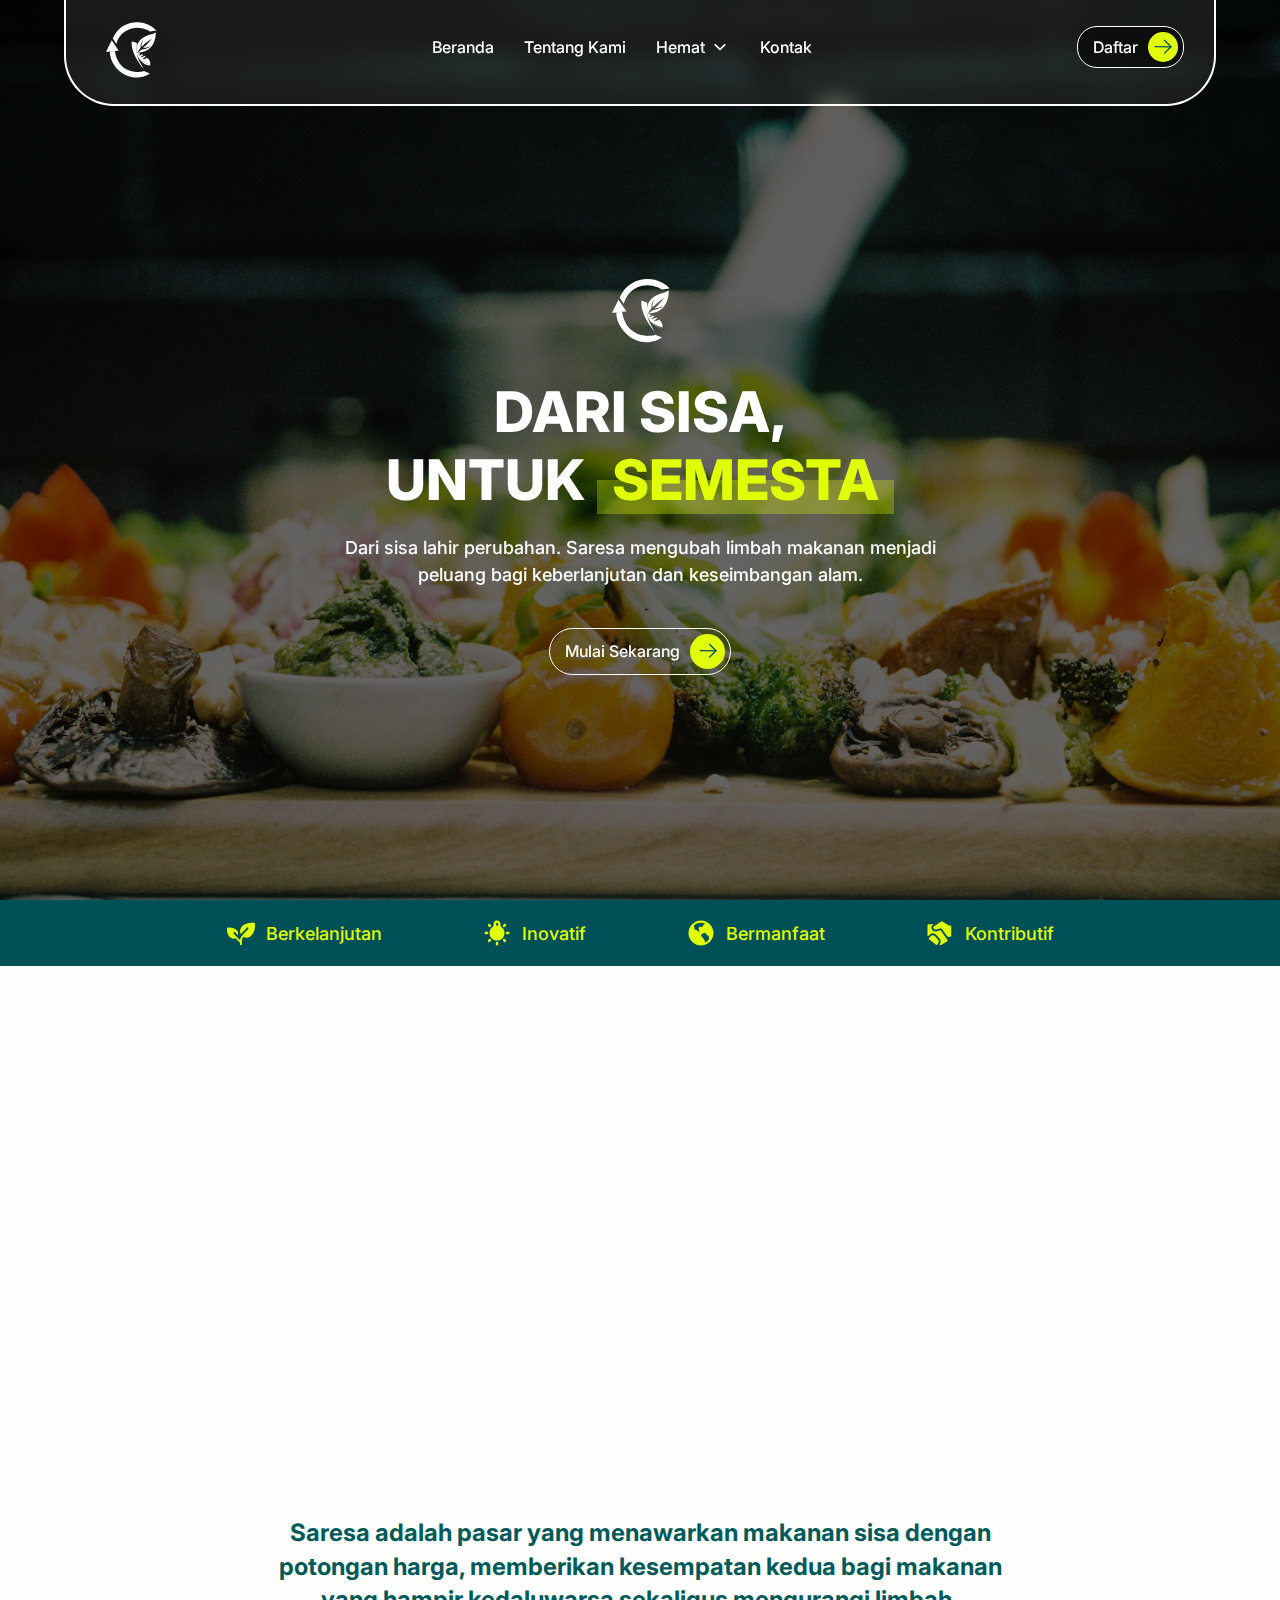
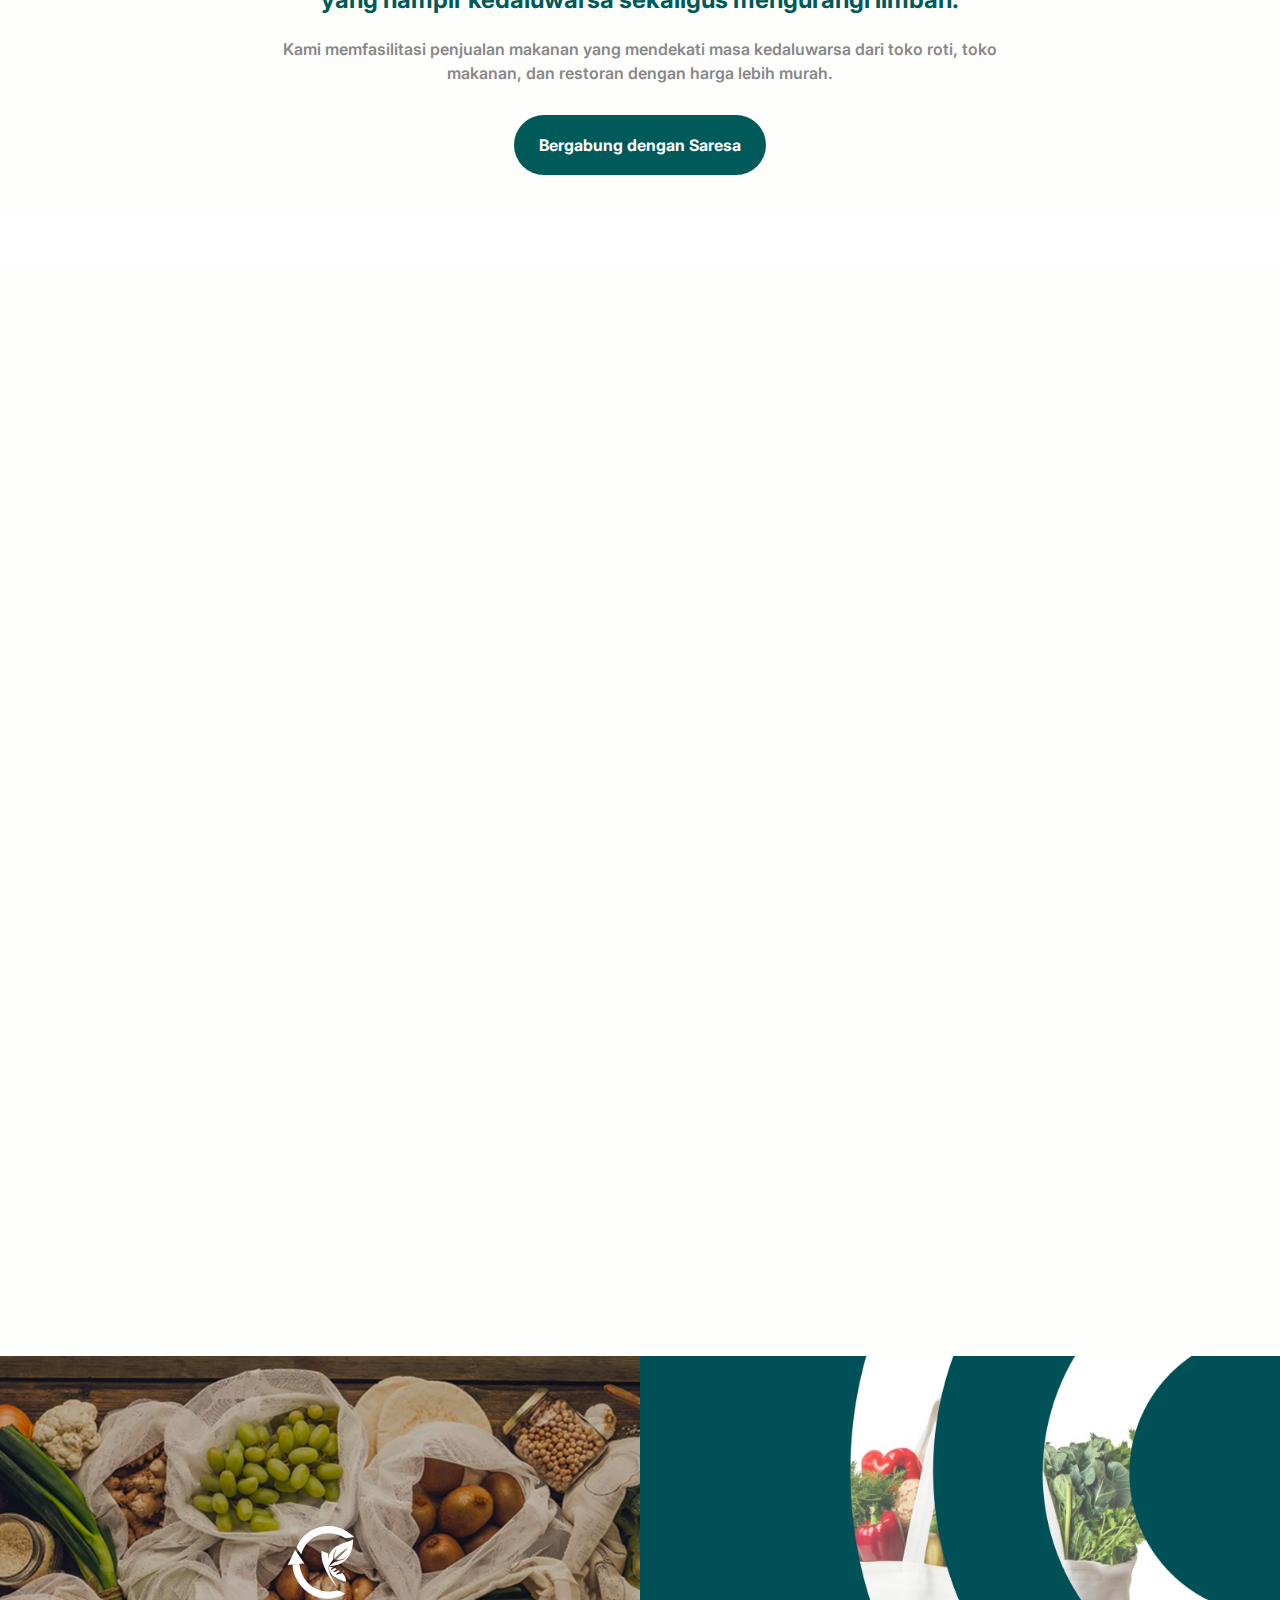
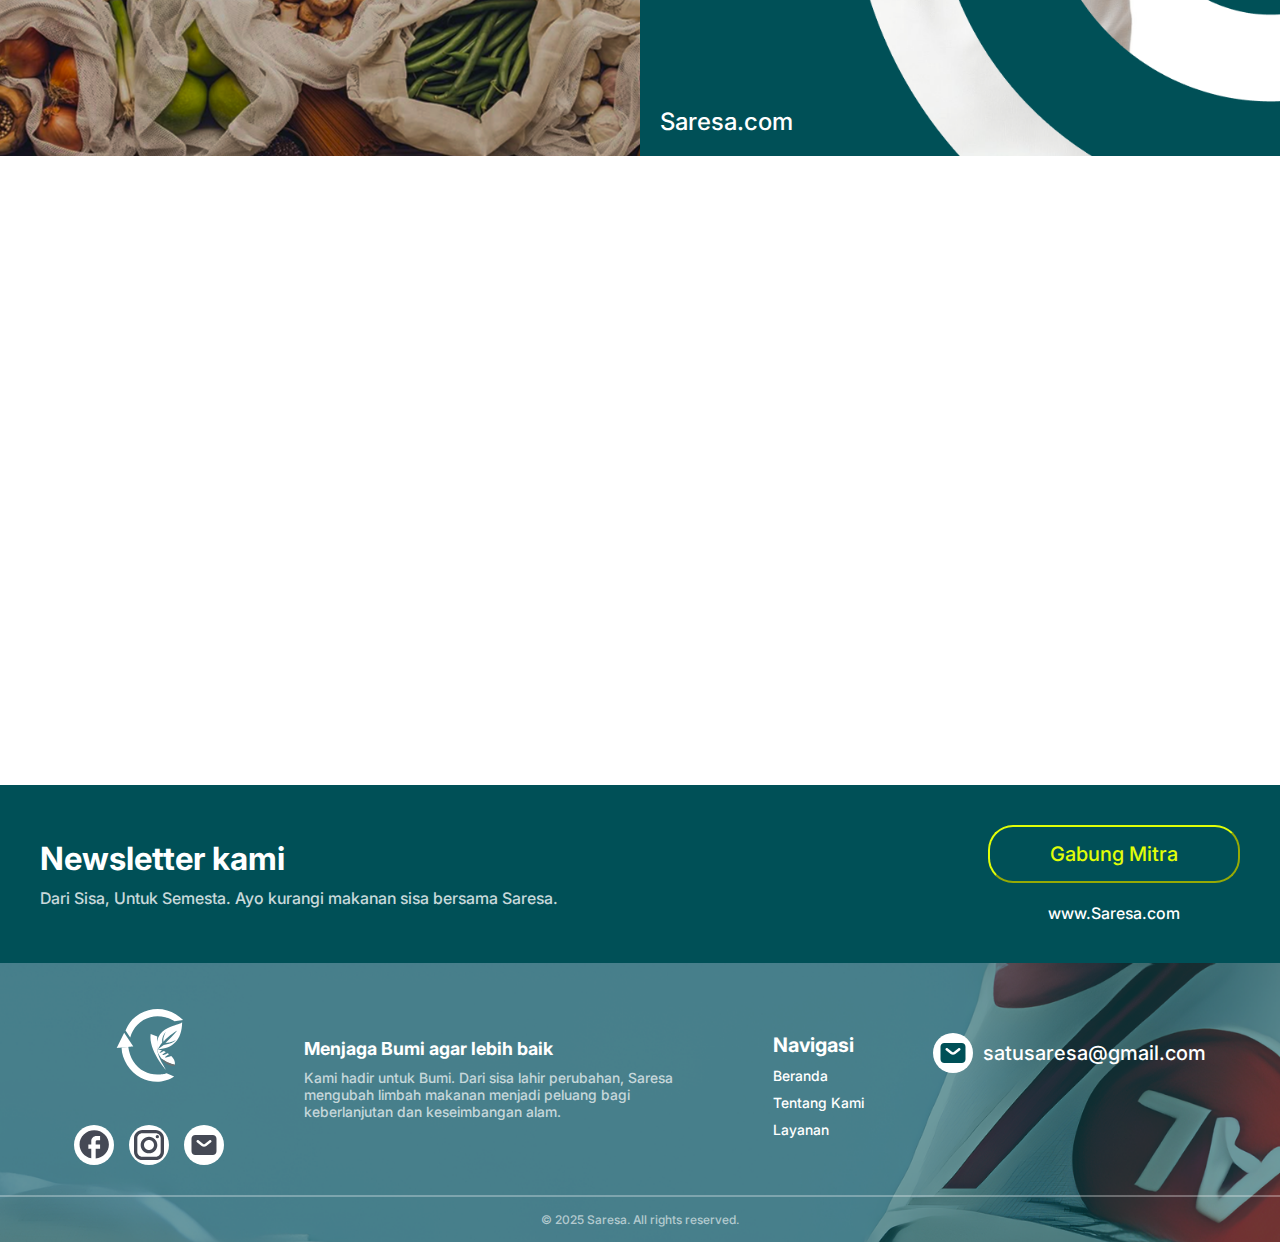
==== commit 13f170e2: "kurang navbar" ====
--- a/pages/index.html
+++ b/pages/index.html
@@ -13,134 +13,140 @@
     <script src="https://unpkg.com/aos@2.3.1/dist/aos.js"></script>
 </head>
 <body>
-    <div class="overlay"></div> <!-- Overlay untuk transisi -->
-    <section class="background-container">
-        <div class="background-image"></div>
-        <div class="sidebar" id="sidebar">
-            <button class="close-btn" onclick="toggleMenu()">
-                <svg width="45" height="45" viewBox="0 0 45 45" fill="none" xmlns="http://www.w3.org/2000/svg">
+    <!-- Overlay untuk transisi -->
+    <div class="overlay"></div>
+
+
+    <!-- Navbar -->
+    <nav class="navbar" id="navbar" >
+        <div class="hamburger" onclick="toggleMenu()">
+            <svg width="28" height="28" viewBox="0 0 28 28" fill="none" xmlns="http://www.w3.org/2000/svg">
+                <path d="M2.33301 6.99418C2.33301 6.35251 2.85334 5.83334 3.49384 5.83334H12.8388C13.1467 5.83334 13.442 5.95565 13.6597 6.17334C13.8774 6.39104 13.9997 6.6863 13.9997 6.99418C13.9997 7.30205 13.8774 7.59731 13.6597 7.81501C13.442 8.03271 13.1467 8.15501 12.8388 8.15501H3.49384C3.18597 8.15501 2.89071 8.03271 2.67301 7.81501C2.45531 7.59731 2.33301 7.30205 2.33301 6.99418ZM2.33301 14C2.33301 13.3583 2.85334 12.8392 3.49384 12.8392H24.5055C24.8134 12.8392 25.1086 12.9615 25.3263 13.1792C25.544 13.3969 25.6663 13.6921 25.6663 14C25.6663 14.3079 25.544 14.6031 25.3263 14.8208C25.1086 15.0385 24.8134 15.1608 24.5055 15.1608H3.49384C3.18597 15.1608 2.89071 15.0385 2.67301 14.8208C2.45531 14.6031 2.33301 14.3079 2.33301 14ZM3.49384 19.845C3.18597 19.845 2.89071 19.9673 2.67301 20.185C2.45531 20.4027 2.33301 20.698 2.33301 21.0058C2.33301 21.3137 2.45531 21.609 2.67301 21.8267C2.89071 22.0444 3.18597 22.1667 3.49384 22.1667H17.5055C17.8134 22.1667 18.1086 22.0444 18.3263 21.8267C18.544 21.609 18.6663 21.3137 18.6663 21.0058C18.6663 20.698 18.544 20.4027 18.3263 20.185C18.1086 19.9673 17.8134 19.845 17.5055 19.845H3.49384Z" fill="white"/>
+            </svg>                    
+        </div>
+        <a href="/pages/index.html" class="logo" id="logo">
+            <svg width="70" height="70" viewBox="0 0 75 92" fill="none" xmlns="http://www.w3.org/2000/svg">
+                <path d="M38.6341 40.9095L45.248 43.4697C45.2183 44.0365 45.0735 47.878 45.0528 48.4452C44.9655 51.5371 45.0032 54.649 45.2775 57.0339C45.3874 57.9896 45.5398 58.7318 45.7292 59.487C45.8578 59.9997 46.0034 60.5184 46.1643 61.1139C47.1258 64.6721 48.7685 68.0668 51.3746 72.3657L53.7874 76.6802C53.7874 76.6802 36.348 57.1016 38.6341 40.9095Z" fill="#fff"/>
+                <path fill-rule="evenodd" clip-rule="evenodd" d="M63.0121 32.3252C63.825 32.0729 64.5581 31.8454 65.1798 31.6226C70.0292 29.8844 70.15 29.2031 70.1527 29.1599C69.783 46.8839 61.2088 55.2005 45.8846 56.1684L51.7319 51.9939C58.0749 50.9811 62.1323 49.0209 63.6864 47.2683C57.56 49.9714 57.3121 49.3029 53.4403 50.0662C58.6771 45.2927 65.3226 37.5453 65.3226 37.5453C65.3226 37.5453 56.9509 42.2458 51.5237 48.6983C50.948 45.2814 51.6702 44.2725 52.8471 40.6735L53.7213 38.7985C51.4411 41.6209 49.6969 45.1906 50.1927 49.4857C48.8009 51.2646 47.9566 52.5461 47.1412 53.9383C46.7363 54.6295 46.3386 55.3481 45.8846 56.1684C45.8353 56.2576 45.7125 56.423 45.5882 56.5907C45.4606 56.7627 45.3312 56.9371 45.2775 57.0339C45.0032 54.649 44.9655 51.5371 45.0528 48.4452C47.5381 37.1283 57.2668 34.1086 63.0121 32.3252Z" fill="#ffff"/>
+                <path fill-rule="evenodd" clip-rule="evenodd" d="M45.5882 56.5907C45.7125 56.423 45.8353 56.2576 45.8846 56.1684L50.0886 57.4094C50.0886 57.4094 47.3903 59.2167 47.5759 59.5358C48.1327 60.4933 51.7891 58.1116 51.7891 58.1116C52.4962 58.4292 53.1873 58.7725 53.857 59.1391C53.857 59.1391 50.3061 60.8523 50.5333 61.8306C50.7606 62.8089 55.6872 60.234 55.6872 60.234C56.1855 60.5595 56.6668 60.8981 57.1282 61.2486C57.1282 61.2486 53.2739 63.3119 53.0068 64.3214C52.7397 65.331 59.2627 63.0991 59.2627 63.0991C61.8235 65.6538 63.311 68.6286 62.9076 71.6372C57.3945 70.4619 54.4369 69.0801 49.3578 65.5446C48.164 63.9224 47.0036 62.006 45.8727 59.7725L45.2775 57.0339C45.3312 56.9371 45.4606 56.7627 45.5882 56.5907Z" fill="#ffff"/>
+                <path d="M62.6526 72.8114C62.7708 72.42 62.8552 72.0283 62.9076 71.6372C57.3945 70.4619 54.4369 69.0801 49.3578 65.5446C53.3652 70.9898 57.7489 73.1211 62.6526 72.8114Z" fill="#fff"/>
+                <path d="M71.1096 27.0064C66.7405 22.4265 61.2216 19.104 55.1295 17.386C49.0374 15.668 42.5958 15.6175 36.4775 17.2399C30.3593 18.8622 24.789 22.0978 20.3486 26.6087C16.2327 31.6374 16.3952 31.8634 13.5358 37.5631L18.2324 44.6212C19.447 39.7313 21.9524 35.2574 25.4869 31.6667C29.0215 28.0761 33.4554 25.5005 38.3255 24.2091C43.1957 22.9177 48.3232 22.9579 53.1725 24.3255C58.0218 25.693 58.1748 25.7688 62.4712 28.257L71.1096 27.0064Z" fill="#fff"/>
+                <path d="M9.56396 54.5794C9.68815 60.9078 11.7915 66.609 15.1198 71.993C18.4482 77.3769 23.1613 81.7683 28.7668 84.7082C34.3723 87.6482 40.6644 89.0288 46.9859 88.7059C53.4182 87.7821 56.8383 87.0076 62.1329 83.4537L54.5716 80.2519C52.3287 81.1445 51.6499 81.2481 46.6181 81.5052C41.5862 81.7622 36.5776 80.6632 32.1157 78.323C27.6537 75.9828 23.902 72.4873 21.2527 68.2017C18.6033 63.9161 17.0574 58.8866 16.281 53.8765L9.56396 54.5794Z" fill="#fff"/>
+                <path d="M9.56396 54.5794L16.281 53.8765C17.4992 53.7502 21.3201 53.5582 21.3201 53.5582L12.1743 39.8289L4.70141 55.0185C4.70141 55.0185 6.5338 54.9027 9.56396 54.5794Z" fill="#ffff"/>
+            </svg>                    
+        </a>
+                
+        <div class="nav-links" > 
+            <a href="/pages/index.html#">Beranda</a>
+            <a href="#about" class="nav-link" class="about-link">Tentang Kami</a>
+            <div class="dropdown">
+                <button class="dropbtn">
+                    Hemat
+                    <svg width="20" height="20" viewBox="0 0 60 60" fill="none" xmlns="http://www.w3.org/2000/svg">
+                        <path fill-rule="evenodd" clip-rule="evenodd" d="M31.7679 39.2675C31.299 39.7362 30.6633 39.9995 30.0004 39.9995C29.3375 39.9995 28.7017 39.7362 28.2329 39.2675L14.0904 25.125C13.8516 24.8944 13.6611 24.6185 13.5301 24.3135C13.3991 24.0085 13.3301 23.6805 13.3272 23.3485C13.3244 23.0166 13.3876 22.6874 13.5133 22.3801C13.639 22.0729 13.8247 21.7937 14.0594 21.559C14.2941 21.3243 14.5732 21.1387 14.8805 21.0129C15.1877 20.8872 15.5169 20.824 15.8489 20.8269C16.1808 20.8298 16.5089 20.8987 16.8139 21.0297C17.1189 21.1608 17.3948 21.3512 17.6254 21.59L30.0004 33.965L42.3754 21.59C42.8469 21.1346 43.4784 20.8826 44.1339 20.8883C44.7894 20.894 45.4164 21.1569 45.8799 21.6205C46.3434 22.084 46.6064 22.711 46.6121 23.3665C46.6178 24.022 46.3658 24.6535 45.9104 25.125L31.7679 39.2675Z" fill="white"/>
+                    </svg>                            
+                </button>
+                <div class="dropdown-content">
+                    <a href="/pages/marketplace.html" class="transition-link">Hemat</a>
+                    <a href="/pages/peta.html" class="transition-link">Daur</a>
+                </div>
+            </div>
+            <a href="/pages/kontak.html" class="transition-link">Kontak</a>
+        </div>        
+        <a href="/pages/daftar.html" class="daftar-btn">
+            <span>Daftar</span>
+            <div class="circle-icon">
+                <svg width="30" height="30" viewBox="0 0 45 45" fill="none" xmlns="http://www.w3.org/2000/svg">
                     <g clip-path="url(#clip0_117_13)">
-                    <path d="M33.0413 22.2137L23.9764 13.1488C23.7908 12.9631 23.684 12.7138 23.6797 12.4556C23.6753 12.1974 23.7737 11.9515 23.9532 11.7721C24.1326 11.5926 24.3785 11.4942 24.6367 11.4986C24.8949 11.5029 25.1442 11.6097 25.3299 11.7953L35.0948 21.5602C35.2804 21.7459 35.3872 21.9952 35.3915 22.2534C35.3959 22.5116 35.2975 22.7575 35.118 22.9369L25.6438 32.4111C25.4644 32.5906 25.2185 32.689 24.9603 32.6846C24.7021 32.6803 24.4528 32.5735 24.2671 32.3879C24.0815 32.2022 23.9747 31.9529 23.9704 31.6947C23.966 31.4365 24.0644 31.1906 24.2439 31.0111L33.0413 22.2137Z" fill="#fff"/>
-                    <path d="M34.4018 21.2624C34.6603 21.2668 34.91 21.3737 35.0959 21.5595C35.2817 21.7454 35.3886 21.9951 35.393 22.2536C35.3974 22.5121 35.2989 22.7583 35.1192 22.938C34.9394 23.1177 34.6933 23.2162 34.4347 23.2118L11.0305 22.8163C10.9025 22.8142 10.7753 22.7868 10.6563 22.7358C10.5372 22.6849 10.4285 22.6112 10.3365 22.5192C10.2444 22.4272 10.1708 22.3185 10.1198 22.1994C10.0688 22.0803 10.0415 21.9532 10.0393 21.8252C10.0372 21.6972 10.0602 21.5708 10.1072 21.4534C10.1542 21.336 10.2242 21.2297 10.3132 21.1407C10.4022 21.0518 10.5084 20.9818 10.6258 20.9348C10.7433 20.8878 10.8696 20.8647 10.9976 20.8669L34.4018 21.2624Z" fill="#fff"/>
+                    <path d="M33.0413 22.2137L23.9764 13.1488C23.7908 12.9631 23.684 12.7138 23.6797 12.4556C23.6753 12.1974 23.7737 11.9515 23.9532 11.7721C24.1326 11.5926 24.3785 11.4942 24.6367 11.4986C24.8949 11.5029 25.1442 11.6097 25.3299 11.7953L35.0948 21.5602C35.2804 21.7459 35.3872 21.9952 35.3915 22.2534C35.3959 22.5116 35.2975 22.7575 35.118 22.9369L25.6438 32.4111C25.4644 32.5906 25.2185 32.689 24.9603 32.6846C24.7021 32.6803 24.4528 32.5735 24.2671 32.3879C24.0815 32.2022 23.9747 31.9529 23.9704 31.6947C23.966 31.4365 24.0644 31.1906 24.2439 31.0111L33.0413 22.2137Z" fill="#005057"/>
+                    <path d="M34.4018 21.2624C34.6603 21.2668 34.91 21.3737 35.0959 21.5595C35.2817 21.7454 35.3886 21.9951 35.393 22.2536C35.3974 22.5121 35.2989 22.7583 35.1192 22.938C34.9394 23.1177 34.6933 23.2162 34.4347 23.2118L11.0305 22.8163C10.9025 22.8142 10.7753 22.7868 10.6563 22.7358C10.5372 22.6849 10.4285 22.6112 10.3365 22.5192C10.2444 22.4272 10.1708 22.3185 10.1198 22.1994C10.0688 22.0803 10.0415 21.9532 10.0393 21.8252C10.0372 21.6972 10.0602 21.5708 10.1072 21.4534C10.1542 21.336 10.2242 21.2297 10.3132 21.1407C10.4022 21.0518 10.5084 20.9818 10.6258 20.9348C10.7433 20.8878 10.8696 20.8647 10.9976 20.8669L34.4018 21.2624Z" fill="#005057"/>
                     </g>
                     <defs>
                     <clipPath id="clip0_117_13">
                     <rect width="31.678" height="30.6252" fill="white" transform="translate(21.6553) rotate(45)"/>
                     </clipPath>
                     </defs>
-                </svg>                        
-            </button>
-            <div class="navbar-profile">
-                <img src="/assets/image/ppkosong.png" alt="">
-                <a href="/pages/daftar.html" class="transition-link">Login</a>
-            </div>
-            <div class="divider"></div>
-            <ul>
-                <a href="/pages/index.html" class="transition-link">
-                    <svg width="20" height="20" viewBox="0 0 12 12" fill="none" xmlns="http://www.w3.org/2000/svg">
-                        <path d="M0 10.6286V4.45714C0 4.24 0.0532498 4.03429 0.15975 3.84C0.26625 3.64571 0.413 3.48571 0.6 3.36L5.1 0.274286C5.3625 0.0914286 5.6625 0 6 0C6.3375 0 6.6375 0.0914286 6.9 0.274286L11.4 3.36C11.5875 3.48571 11.7345 3.64571 11.841 3.84C11.9475 4.03429 12.0005 4.24 12 4.45714V10.6286C12 11.0057 11.853 11.3287 11.559 11.5975C11.265 11.8663 10.912 12.0005 10.5 12H8.25C8.0375 12 7.8595 11.9342 7.716 11.8025C7.5725 11.6709 7.5005 11.5081 7.5 11.3143V7.88571C7.5 7.69143 7.428 7.52869 7.284 7.39749C7.14 7.26629 6.962 7.20046 6.75 7.2H5.25C5.0375 7.2 4.8595 7.26583 4.716 7.39749C4.5725 7.52914 4.5005 7.69188 4.5 7.88571V11.3143C4.5 11.5086 4.428 11.6715 4.284 11.8032C4.14 11.9349 3.962 12.0005 3.75 12H1.5C1.0875 12 0.7345 11.8658 0.441 11.5975C0.1475 11.3291 0.0005 11.0062 0 10.6286Z"/>
-                    </svg>                            
-                    <p>Home</p>
-                </a>
-                <a href="/pages/index.html#about">
-                    <svg width="20" height="20" viewBox="0 0 14 14" fill="none" xmlns="http://www.w3.org/2000/svg">
-                        <g clip-path="url(#clip0_469_98)">
-                        <path d="M6.99935 1.52563C10.2211 1.52563 12.8327 4.13722 12.8327 7.35897C12.8327 10.5807 10.2211 13.1923 6.99935 13.1923C3.7776 13.1923 1.16602 10.5807 1.16602 7.35897C1.16602 4.13722 3.7776 1.52563 6.99935 1.52563ZM9.33502 7.87114C9.13377 7.56489 8.98852 7.34439 8.43552 7.43189C7.39135 7.59755 7.27527 7.78014 7.22568 8.08114L7.21168 8.17214L7.1971 8.26897C7.14052 8.66739 7.14227 8.81789 7.32543 9.0098C8.06335 9.78447 8.50552 10.3427 8.63968 10.6694C8.70502 10.8286 8.87302 11.3111 8.75752 11.7882C9.46542 11.5059 10.0956 11.0585 10.5956 10.4833C10.6598 10.2651 10.7064 9.9933 10.7064 9.6643V9.60305C10.7064 9.06522 10.7064 8.81964 10.3261 8.60205C10.204 8.53243 10.0784 8.46915 9.94985 8.41247C9.73577 8.31505 9.59402 8.25147 9.40269 7.97147C9.37935 7.93841 9.3568 7.90497 9.33502 7.87114ZM6.99935 2.59488C5.64777 2.59488 4.42685 3.15839 3.56002 4.06255C3.66327 4.1343 3.7531 4.23522 3.81493 4.37405C3.93393 4.64064 3.93393 4.91539 3.93393 5.15864C3.93393 5.34997 3.93393 5.53197 3.99518 5.66322C4.07918 5.84289 4.44202 5.91989 4.76227 5.98639C4.87718 6.01089 4.99502 6.03539 5.10235 6.06514C5.39752 6.1468 5.62618 6.41222 5.80877 6.62514C5.8846 6.71322 5.99718 6.8433 6.05377 6.87597C6.08293 6.85497 6.17685 6.75289 6.22293 6.58547C6.2591 6.45714 6.2486 6.34397 6.19668 6.28214C5.87002 5.89714 5.8881 5.1563 5.98902 4.88272C6.14768 4.45164 6.64352 4.48372 7.00635 4.50705C7.14168 4.5158 7.26885 4.52455 7.36452 4.5123C7.72735 4.4668 7.83935 3.91439 7.9181 3.80647C8.08843 3.57314 8.60993 3.22139 8.9331 3.00439C8.3246 2.73308 7.6656 2.59352 6.99935 2.59488Z"/>
-                        </g>
-                        <defs>
-                        <clipPath id="clip0_469_98">
-                        <rect width="14" height="14" fill="white"/>
-                        </clipPath>
-                        </defs>
-                    </svg>
-                    <p>Tentang kami</p>
-                </a>
-                <a href="/pages/marketplace.html" class="transition-link">
-                    <svg width="20" height="20" viewBox="0 0 60 59" fill="none" xmlns="http://www.w3.org/2000/svg">
-                        <path d="M47.4 47.275C44.1463 47.275 41.5375 49.8838 41.5375 53.1375C41.5375 54.6923 42.1552 56.1835 43.2546 57.2829C44.354 58.3823 45.8452 59 47.4 59C48.9548 59 50.446 58.3823 51.5454 57.2829C52.6448 56.1835 53.2625 54.6923 53.2625 53.1375C53.2625 51.5827 52.6448 50.0915 51.5454 48.9921C50.446 47.8927 48.9548 47.275 47.4 47.275ZM0.5 0.375V6.2375H6.3625L16.915 28.4857L12.9285 35.6673C12.4888 36.488 12.225 37.4553 12.225 38.4813C12.225 40.0361 12.8427 41.5272 13.9421 42.6267C15.0415 43.7261 16.5327 44.3438 18.0875 44.3438H53.2625V38.4813H19.3186C19.1243 38.4813 18.9379 38.404 18.8004 38.2666C18.663 38.1292 18.5858 37.9428 18.5858 37.7484C18.5858 37.6019 18.6151 37.4846 18.6737 37.3967L21.3119 32.6188H43.1497C45.3481 32.6188 47.2827 31.3876 48.2794 29.5996L58.7733 10.6344C58.9784 10.1654 59.125 9.66706 59.125 9.16875C59.125 8.39133 58.8162 7.64576 58.2665 7.09604C57.7167 6.54633 56.9712 6.2375 56.1938 6.2375H12.8406L10.0852 0.375M18.0875 47.275C14.8338 47.275 12.225 49.8838 12.225 53.1375C12.225 54.6923 12.8427 56.1835 13.9421 57.2829C15.0415 58.3823 16.5327 59 18.0875 59C19.6423 59 21.1335 58.3823 22.2329 57.2829C23.3323 56.1835 23.95 54.6923 23.95 53.1375C23.95 51.5827 23.3323 50.0915 22.2329 48.9921C21.1335 47.8927 19.6423 47.275 18.0875 47.275Z"/>
-                    </svg>                            
-                    <p>Hemat</p>
-                </a>
-                <a href="/pages/peta.html" class="transition-link">
-                    <svg width="25" height="25" viewBox="0 0 19 19" fill="none" xmlns="http://www.w3.org/2000/svg">
-                        <path d="M9.5 2.53333C9.5 2.53333 4.75 7.91666 4.75 11.0833C4.75 13.6958 6.8875 15.8333 9.5 15.8333C12.1125 15.8333 14.25 13.6958 14.25 11.0833C14.25 7.91666 9.5 2.53333 9.5 2.53333ZM9.5 6.72916V7.91666C11.2417 7.91666 12.6667 9.34166 12.6667 11.0833C12.6667 11.7167 12.5083 12.35 12.1125 12.825L11.2417 11.9542C11.4 11.7167 11.4792 11.4 11.4792 11.0833C11.4792 9.97499 10.6083 9.10416 9.5 9.10416V10.2917L7.75833 8.54999L9.5 6.72916ZM6.8875 9.34166L7.75833 10.2125C7.6 10.45 7.52083 10.7667 7.52083 11.0833C7.52083 12.1917 8.39167 13.0625 9.5 13.0625V11.875L11.2417 13.6167L9.5 15.4375V14.25C7.75833 14.25 6.33333 12.825 6.33333 11.0833C6.33333 10.45 6.49167 9.81666 6.8875 9.34166Z" fill="#6F6F6F"/>
-                    </svg>                         
-                    <p>Daur</p>
-                </a>
-                <a href="/pages/kontak.html"class="transition-link">
-                    <svg width="20" height="20" viewBox="0 0 13 13" fill="none" xmlns="http://www.w3.org/2000/svg">
-                        <path d="M3.58583 5.84458C4.36583 7.3775 5.6225 8.63417 7.15542 9.41417L8.34708 8.2225C8.49875 8.07083 8.71 8.0275 8.89958 8.08708C9.50625 8.2875 10.1562 8.39583 10.8333 8.39583C10.977 8.39583 11.1148 8.4529 11.2164 8.55448C11.3179 8.65607 11.375 8.79384 11.375 8.9375V10.8333C11.375 10.977 11.3179 11.1148 11.2164 11.2164C11.1148 11.3179 10.977 11.375 10.8333 11.375C8.39113 11.375 6.04896 10.4048 4.32206 8.67794C2.59516 6.95104 1.625 4.60887 1.625 2.16667C1.625 2.02301 1.68207 1.88523 1.78365 1.78365C1.88523 1.68207 2.02301 1.625 2.16667 1.625H4.0625C4.20616 1.625 4.34393 1.68207 4.44552 1.78365C4.5471 1.88523 4.60417 2.02301 4.60417 2.16667C4.60417 2.84375 4.7125 3.49375 4.91292 4.10042C4.9725 4.29 4.92917 4.50125 4.7775 4.65292L3.58583 5.84458Z" />
-                    </svg>                            
-                    <p>Contact</p>
-                </a>
-                <a href="/pages/profile.html" class="transition-link">
-                    <svg width="20" height="20" viewBox="0 0 14 14" fill="none" xmlns="http://www.w3.org/2000/svg">
-                        <path fill-rule="evenodd" clip-rule="evenodd" d="M4.66667 4.08333C4.66667 3.46449 4.9125 2.871 5.35008 2.43342C5.78767 1.99583 6.38116 1.75 7 1.75C7.61884 1.75 8.21233 1.99583 8.64992 2.43342C9.0875 2.871 9.33333 3.46449 9.33333 4.08333C9.33333 4.70217 9.0875 5.29566 8.64992 5.73325C8.21233 6.17083 7.61884 6.41667 7 6.41667C6.38116 6.41667 5.78767 6.17083 5.35008 5.73325C4.9125 5.29566 4.66667 4.70217 4.66667 4.08333ZM4.66667 7.58333C3.89312 7.58333 3.15125 7.89062 2.60427 8.4376C2.05729 8.98459 1.75 9.72645 1.75 10.5C1.75 10.9641 1.93437 11.4092 2.26256 11.7374C2.59075 12.0656 3.03587 12.25 3.5 12.25H10.5C10.9641 12.25 11.4092 12.0656 11.7374 11.7374C12.0656 11.4092 12.25 10.9641 12.25 10.5C12.25 9.72645 11.9427 8.98459 11.3957 8.4376C10.8487 7.89062 10.1069 7.58333 9.33333 7.58333H4.66667Z"/>
-                    </svg>                                                      
-                    <p>Pengguna</p>
-                </a>
-                <a href="/pages/payment.html" class="transition-link">
-                    <svg width="20" height="20" viewBox="0 0 14 14" fill="none" xmlns="http://www.w3.org/2000/svg">
-                        <path d="M9.625 2.625H11.8125V12.6875H2.1875V2.625H4.375V3.5H9.625V2.625ZM3.9375 7H10.0625V6.125H3.9375V7ZM3.9375 10.5H10.0625V9.625H3.9375V10.5ZM5.25 2.625V1.3125H8.75V2.625H5.25Z"/>
-                    </svg>                                                      
-                    <p>Pesanan</p>
-                </a>
-            </ul>
-        </div>
-        <nav class="navbar" >
-            <div class="hamburger" onclick="toggleMenu()">
-                <svg width="28" height="28" viewBox="0 0 28 28" fill="none" xmlns="http://www.w3.org/2000/svg">
-                    <path d="M2.33301 6.99418C2.33301 6.35251 2.85334 5.83334 3.49384 5.83334H12.8388C13.1467 5.83334 13.442 5.95565 13.6597 6.17334C13.8774 6.39104 13.9997 6.6863 13.9997 6.99418C13.9997 7.30205 13.8774 7.59731 13.6597 7.81501C13.442 8.03271 13.1467 8.15501 12.8388 8.15501H3.49384C3.18597 8.15501 2.89071 8.03271 2.67301 7.81501C2.45531 7.59731 2.33301 7.30205 2.33301 6.99418ZM2.33301 14C2.33301 13.3583 2.85334 12.8392 3.49384 12.8392H24.5055C24.8134 12.8392 25.1086 12.9615 25.3263 13.1792C25.544 13.3969 25.6663 13.6921 25.6663 14C25.6663 14.3079 25.544 14.6031 25.3263 14.8208C25.1086 15.0385 24.8134 15.1608 24.5055 15.1608H3.49384C3.18597 15.1608 2.89071 15.0385 2.67301 14.8208C2.45531 14.6031 2.33301 14.3079 2.33301 14ZM3.49384 19.845C3.18597 19.845 2.89071 19.9673 2.67301 20.185C2.45531 20.4027 2.33301 20.698 2.33301 21.0058C2.33301 21.3137 2.45531 21.609 2.67301 21.8267C2.89071 22.0444 3.18597 22.1667 3.49384 22.1667H17.5055C17.8134 22.1667 18.1086 22.0444 18.3263 21.8267C18.544 21.609 18.6663 21.3137 18.6663 21.0058C18.6663 20.698 18.544 20.4027 18.3263 20.185C18.1086 19.9673 17.8134 19.845 17.5055 19.845H3.49384Z" fill="white"/>
-                </svg>                    
-            </div>
-            <a href="/pages/index.html" class="logo">
-                <svg width="70" height="70" viewBox="0 0 75 92" fill="none" xmlns="http://www.w3.org/2000/svg">
-                    <path d="M38.6341 40.9095L45.248 43.4697C45.2183 44.0365 45.0735 47.878 45.0528 48.4452C44.9655 51.5371 45.0032 54.649 45.2775 57.0339C45.3874 57.9896 45.5398 58.7318 45.7292 59.487C45.8578 59.9997 46.0034 60.5184 46.1643 61.1139C47.1258 64.6721 48.7685 68.0668 51.3746 72.3657L53.7874 76.6802C53.7874 76.6802 36.348 57.1016 38.6341 40.9095Z" fill="white"/>
-                    <path fill-rule="evenodd" clip-rule="evenodd" d="M63.0121 32.3252C63.825 32.0729 64.5581 31.8454 65.1798 31.6226C70.0292 29.8844 70.15 29.2031 70.1527 29.1599C69.783 46.8839 61.2088 55.2005 45.8846 56.1684L51.7319 51.9939C58.0749 50.9811 62.1323 49.0209 63.6864 47.2683C57.56 49.9714 57.3121 49.3029 53.4403 50.0662C58.6771 45.2927 65.3226 37.5453 65.3226 37.5453C65.3226 37.5453 56.9509 42.2458 51.5237 48.6983C50.948 45.2814 51.6702 44.2725 52.8471 40.6735L53.7213 38.7985C51.4411 41.6209 49.6969 45.1906 50.1927 49.4857C48.8009 51.2646 47.9566 52.5461 47.1412 53.9383C46.7363 54.6295 46.3386 55.3481 45.8846 56.1684C45.8353 56.2576 45.7125 56.423 45.5882 56.5907C45.4606 56.7627 45.3312 56.9371 45.2775 57.0339C45.0032 54.649 44.9655 51.5371 45.0528 48.4452C47.5381 37.1283 57.2668 34.1086 63.0121 32.3252Z" fill="white"/>
-                    <path fill-rule="evenodd" clip-rule="evenodd" d="M45.5882 56.5907C45.7125 56.423 45.8353 56.2576 45.8846 56.1684L50.0886 57.4094C50.0886 57.4094 47.3903 59.2167 47.5759 59.5358C48.1327 60.4933 51.7891 58.1116 51.7891 58.1116C52.4962 58.4292 53.1873 58.7725 53.857 59.1391C53.857 59.1391 50.3061 60.8523 50.5333 61.8306C50.7606 62.8089 55.6872 60.234 55.6872 60.234C56.1855 60.5595 56.6668 60.8981 57.1282 61.2486C57.1282 61.2486 53.2739 63.3119 53.0068 64.3214C52.7397 65.331 59.2627 63.0991 59.2627 63.0991C61.8235 65.6538 63.311 68.6286 62.9076 71.6372C57.3945 70.4619 54.4369 69.0801 49.3578 65.5446C48.164 63.9224 47.0036 62.006 45.8727 59.7725L45.2775 57.0339C45.3312 56.9371 45.4606 56.7627 45.5882 56.5907Z" fill="white"/>
-                    <path d="M62.6526 72.8114C62.7708 72.42 62.8552 72.0283 62.9076 71.6372C57.3945 70.4619 54.4369 69.0801 49.3578 65.5446C53.3652 70.9898 57.7489 73.1211 62.6526 72.8114Z" fill="#6F6F6F"/>
-                    <path d="M71.1096 27.0064C66.7405 22.4265 61.2216 19.104 55.1295 17.386C49.0374 15.668 42.5958 15.6175 36.4775 17.2399C30.3593 18.8622 24.789 22.0978 20.3486 26.6087C16.2327 31.6374 16.3952 31.8634 13.5358 37.5631L18.2324 44.6212C19.447 39.7313 21.9524 35.2574 25.4869 31.6667C29.0215 28.0761 33.4554 25.5005 38.3255 24.2091C43.1957 22.9177 48.3232 22.9579 53.1725 24.3255C58.0218 25.693 58.1748 25.7688 62.4712 28.257L71.1096 27.0064Z" fill="white"/>
-                    <path d="M9.56396 54.5794C9.68815 60.9078 11.7915 66.609 15.1198 71.993C18.4482 77.3769 23.1613 81.7683 28.7668 84.7082C34.3723 87.6482 40.6644 89.0288 46.9859 88.7059C53.4182 87.7821 56.8383 87.0076 62.1329 83.4537L54.5716 80.2519C52.3287 81.1445 51.6499 81.2481 46.6181 81.5052C41.5862 81.7622 36.5776 80.6632 32.1157 78.323C27.6537 75.9828 23.902 72.4873 21.2527 68.2017C18.6033 63.9161 17.0574 58.8866 16.281 53.8765L9.56396 54.5794Z" fill="white"/>
-                    <path d="M9.56396 54.5794L16.281 53.8765C17.4992 53.7502 21.3201 53.5582 21.3201 53.5582L12.1743 39.8289L4.70141 55.0185C4.70141 55.0185 6.5338 54.9027 9.56396 54.5794Z" fill="white"/>
-                </svg>                    
-            </a>
-            
-            <div class="nav-links" > 
-                <a href="/pages/index.html">Beranda</a>
-                <a href="#about" class="nav-link" class="about-link">Tentang Kami</a>
-                <div class="dropdown">
-                    <button class="dropbtn">
-                        Hemat
-                        <svg width="20" height="20" viewBox="0 0 60 60" fill="none" xmlns="http://www.w3.org/2000/svg">
-                            <path fill-rule="evenodd" clip-rule="evenodd" d="M31.7679 39.2675C31.299 39.7362 30.6633 39.9995 30.0004 39.9995C29.3375 39.9995 28.7017 39.7362 28.2329 39.2675L14.0904 25.125C13.8516 24.8944 13.6611 24.6185 13.5301 24.3135C13.3991 24.0085 13.3301 23.6805 13.3272 23.3485C13.3244 23.0166 13.3876 22.6874 13.5133 22.3801C13.639 22.0729 13.8247 21.7937 14.0594 21.559C14.2941 21.3243 14.5732 21.1387 14.8805 21.0129C15.1877 20.8872 15.5169 20.824 15.8489 20.8269C16.1808 20.8298 16.5089 20.8987 16.8139 21.0297C17.1189 21.1608 17.3948 21.3512 17.6254 21.59L30.0004 33.965L42.3754 21.59C42.8469 21.1346 43.4784 20.8826 44.1339 20.8883C44.7894 20.894 45.4164 21.1569 45.8799 21.6205C46.3434 22.084 46.6064 22.711 46.6121 23.3665C46.6178 24.022 46.3658 24.6535 45.9104 25.125L31.7679 39.2675Z" fill="white"/>
-                        </svg>                            
-                    </button>
-                    <div class="dropdown-content">
-                        <a href="/pages/marketplace.html" class="transition-link">Hemat</a>
-                        <a href="/pages/peta.html" class="transition-link">Daur</a>
-                    </div>
-                </div>
-                <a href="/pages/kontak.html" class="transition-link">Kontak</a>
-            </div>
-            
-            <a href="/pages/daftar.html" class="daftar-btn">
-                <span>Daftar</span>
-                <div class="circle-icon">
-                    <svg width="30" height="30" viewBox="0 0 45 45" fill="none" xmlns="http://www.w3.org/2000/svg">
-                        <g clip-path="url(#clip0_117_13)">
-                        <path d="M33.0413 22.2137L23.9764 13.1488C23.7908 12.9631 23.684 12.7138 23.6797 12.4556C23.6753 12.1974 23.7737 11.9515 23.9532 11.7721C24.1326 11.5926 24.3785 11.4942 24.6367 11.4986C24.8949 11.5029 25.1442 11.6097 25.3299 11.7953L35.0948 21.5602C35.2804 21.7459 35.3872 21.9952 35.3915 22.2534C35.3959 22.5116 35.2975 22.7575 35.118 22.9369L25.6438 32.4111C25.4644 32.5906 25.2185 32.689 24.9603 32.6846C24.7021 32.6803 24.4528 32.5735 24.2671 32.3879C24.0815 32.2022 23.9747 31.9529 23.9704 31.6947C23.966 31.4365 24.0644 31.1906 24.2439 31.0111L33.0413 22.2137Z" fill="#005057"/>
-                        <path d="M34.4018 21.2624C34.6603 21.2668 34.91 21.3737 35.0959 21.5595C35.2817 21.7454 35.3886 21.9951 35.393 22.2536C35.3974 22.5121 35.2989 22.7583 35.1192 22.938C34.9394 23.1177 34.6933 23.2162 34.4347 23.2118L11.0305 22.8163C10.9025 22.8142 10.7753 22.7868 10.6563 22.7358C10.5372 22.6849 10.4285 22.6112 10.3365 22.5192C10.2444 22.4272 10.1708 22.3185 10.1198 22.1994C10.0688 22.0803 10.0415 21.9532 10.0393 21.8252C10.0372 21.6972 10.0602 21.5708 10.1072 21.4534C10.1542 21.336 10.2242 21.2297 10.3132 21.1407C10.4022 21.0518 10.5084 20.9818 10.6258 20.9348C10.7433 20.8878 10.8696 20.8647 10.9976 20.8669L34.4018 21.2624Z" fill="#005057"/>
-                        </g>
-                        <defs>
-                        <clipPath id="clip0_117_13">
-                        <rect width="31.678" height="30.6252" fill="white" transform="translate(21.6553) rotate(45)"/>
-                        </clipPath>
-                        </defs>
-                    </svg>       
-                </div>
-            </a>
-        </nav>
-        
+                </svg>       
+            </div>
+        </a>
+    </nav>
+
+    <!-- Sidebar -->
+    <aside class="sidebar" id="sidebar">
+        <button class="close-btn" onclick="toggleMenu()">
+            <svg width="45" height="45" viewBox="0 0 45 45" fill="none" xmlns="http://www.w3.org/2000/svg">
+                <g clip-path="url(#clip0_117_13)">
+                <path d="M33.0413 22.2137L23.9764 13.1488C23.7908 12.9631 23.684 12.7138 23.6797 12.4556C23.6753 12.1974 23.7737 11.9515 23.9532 11.7721C24.1326 11.5926 24.3785 11.4942 24.6367 11.4986C24.8949 11.5029 25.1442 11.6097 25.3299 11.7953L35.0948 21.5602C35.2804 21.7459 35.3872 21.9952 35.3915 22.2534C35.3959 22.5116 35.2975 22.7575 35.118 22.9369L25.6438 32.4111C25.4644 32.5906 25.2185 32.689 24.9603 32.6846C24.7021 32.6803 24.4528 32.5735 24.2671 32.3879C24.0815 32.2022 23.9747 31.9529 23.9704 31.6947C23.966 31.4365 24.0644 31.1906 24.2439 31.0111L33.0413 22.2137Z" fill="#fff"/>
+                <path d="M34.4018 21.2624C34.6603 21.2668 34.91 21.3737 35.0959 21.5595C35.2817 21.7454 35.3886 21.9951 35.393 22.2536C35.3974 22.5121 35.2989 22.7583 35.1192 22.938C34.9394 23.1177 34.6933 23.2162 34.4347 23.2118L11.0305 22.8163C10.9025 22.8142 10.7753 22.7868 10.6563 22.7358C10.5372 22.6849 10.4285 22.6112 10.3365 22.5192C10.2444 22.4272 10.1708 22.3185 10.1198 22.1994C10.0688 22.0803 10.0415 21.9532 10.0393 21.8252C10.0372 21.6972 10.0602 21.5708 10.1072 21.4534C10.1542 21.336 10.2242 21.2297 10.3132 21.1407C10.4022 21.0518 10.5084 20.9818 10.6258 20.9348C10.7433 20.8878 10.8696 20.8647 10.9976 20.8669L34.4018 21.2624Z" fill="#fff"/>
+                </g>
+                <defs>
+                <clipPath id="clip0_117_13">
+                <rect width="31.678" height="30.6252" fill="white" transform="translate(21.6553) rotate(45)"/>
+                </clipPath>
+                </defs>
+            </svg>                        
+        </button>
+        <div class="navbar-profile">
+            <img src="/assets/image/ppkosong.png" alt="">
+            <a href="/pages/daftar.html" class="transition-link">Login</a>
+        </div>
+        <div class="divider"></div>
+        <ul>
+            <a href="/pages/index.html" class="transition-link">
+                <svg width="20" height="20" viewBox="0 0 12 12" fill="none" xmlns="http://www.w3.org/2000/svg">
+                    <path d="M0 10.6286V4.45714C0 4.24 0.0532498 4.03429 0.15975 3.84C0.26625 3.64571 0.413 3.48571 0.6 3.36L5.1 0.274286C5.3625 0.0914286 5.6625 0 6 0C6.3375 0 6.6375 0.0914286 6.9 0.274286L11.4 3.36C11.5875 3.48571 11.7345 3.64571 11.841 3.84C11.9475 4.03429 12.0005 4.24 12 4.45714V10.6286C12 11.0057 11.853 11.3287 11.559 11.5975C11.265 11.8663 10.912 12.0005 10.5 12H8.25C8.0375 12 7.8595 11.9342 7.716 11.8025C7.5725 11.6709 7.5005 11.5081 7.5 11.3143V7.88571C7.5 7.69143 7.428 7.52869 7.284 7.39749C7.14 7.26629 6.962 7.20046 6.75 7.2H5.25C5.0375 7.2 4.8595 7.26583 4.716 7.39749C4.5725 7.52914 4.5005 7.69188 4.5 7.88571V11.3143C4.5 11.5086 4.428 11.6715 4.284 11.8032C4.14 11.9349 3.962 12.0005 3.75 12H1.5C1.0875 12 0.7345 11.8658 0.441 11.5975C0.1475 11.3291 0.0005 11.0062 0 10.6286Z"/>
+                </svg>                            
+                <p>Home</p>
+            </a>
+            <a href="/pages/index.html#about">
+                <svg width="20" height="20" viewBox="0 0 14 14" fill="none" xmlns="http://www.w3.org/2000/svg">
+                    <g clip-path="url(#clip0_469_98)">
+                    <path d="M6.99935 1.52563C10.2211 1.52563 12.8327 4.13722 12.8327 7.35897C12.8327 10.5807 10.2211 13.1923 6.99935 13.1923C3.7776 13.1923 1.16602 10.5807 1.16602 7.35897C1.16602 4.13722 3.7776 1.52563 6.99935 1.52563ZM9.33502 7.87114C9.13377 7.56489 8.98852 7.34439 8.43552 7.43189C7.39135 7.59755 7.27527 7.78014 7.22568 8.08114L7.21168 8.17214L7.1971 8.26897C7.14052 8.66739 7.14227 8.81789 7.32543 9.0098C8.06335 9.78447 8.50552 10.3427 8.63968 10.6694C8.70502 10.8286 8.87302 11.3111 8.75752 11.7882C9.46542 11.5059 10.0956 11.0585 10.5956 10.4833C10.6598 10.2651 10.7064 9.9933 10.7064 9.6643V9.60305C10.7064 9.06522 10.7064 8.81964 10.3261 8.60205C10.204 8.53243 10.0784 8.46915 9.94985 8.41247C9.73577 8.31505 9.59402 8.25147 9.40269 7.97147C9.37935 7.93841 9.3568 7.90497 9.33502 7.87114ZM6.99935 2.59488C5.64777 2.59488 4.42685 3.15839 3.56002 4.06255C3.66327 4.1343 3.7531 4.23522 3.81493 4.37405C3.93393 4.64064 3.93393 4.91539 3.93393 5.15864C3.93393 5.34997 3.93393 5.53197 3.99518 5.66322C4.07918 5.84289 4.44202 5.91989 4.76227 5.98639C4.87718 6.01089 4.99502 6.03539 5.10235 6.06514C5.39752 6.1468 5.62618 6.41222 5.80877 6.62514C5.8846 6.71322 5.99718 6.8433 6.05377 6.87597C6.08293 6.85497 6.17685 6.75289 6.22293 6.58547C6.2591 6.45714 6.2486 6.34397 6.19668 6.28214C5.87002 5.89714 5.8881 5.1563 5.98902 4.88272C6.14768 4.45164 6.64352 4.48372 7.00635 4.50705C7.14168 4.5158 7.26885 4.52455 7.36452 4.5123C7.72735 4.4668 7.83935 3.91439 7.9181 3.80647C8.08843 3.57314 8.60993 3.22139 8.9331 3.00439C8.3246 2.73308 7.6656 2.59352 6.99935 2.59488Z"/>
+                    </g>
+                    <defs>
+                    <clipPath id="clip0_469_98">
+                    <rect width="14" height="14" fill="white"/>
+                    </clipPath>
+                    </defs>
+                </svg>
+                <p>Tentang kami</p>
+            </a>
+            <a href="/pages/marketplace.html" class="transition-link">
+                <svg width="20" height="20" viewBox="0 0 60 59" fill="none" xmlns="http://www.w3.org/2000/svg">
+                    <path d="M47.4 47.275C44.1463 47.275 41.5375 49.8838 41.5375 53.1375C41.5375 54.6923 42.1552 56.1835 43.2546 57.2829C44.354 58.3823 45.8452 59 47.4 59C48.9548 59 50.446 58.3823 51.5454 57.2829C52.6448 56.1835 53.2625 54.6923 53.2625 53.1375C53.2625 51.5827 52.6448 50.0915 51.5454 48.9921C50.446 47.8927 48.9548 47.275 47.4 47.275ZM0.5 0.375V6.2375H6.3625L16.915 28.4857L12.9285 35.6673C12.4888 36.488 12.225 37.4553 12.225 38.4813C12.225 40.0361 12.8427 41.5272 13.9421 42.6267C15.0415 43.7261 16.5327 44.3438 18.0875 44.3438H53.2625V38.4813H19.3186C19.1243 38.4813 18.9379 38.404 18.8004 38.2666C18.663 38.1292 18.5858 37.9428 18.5858 37.7484C18.5858 37.6019 18.6151 37.4846 18.6737 37.3967L21.3119 32.6188H43.1497C45.3481 32.6188 47.2827 31.3876 48.2794 29.5996L58.7733 10.6344C58.9784 10.1654 59.125 9.66706 59.125 9.16875C59.125 8.39133 58.8162 7.64576 58.2665 7.09604C57.7167 6.54633 56.9712 6.2375 56.1938 6.2375H12.8406L10.0852 0.375M18.0875 47.275C14.8338 47.275 12.225 49.8838 12.225 53.1375C12.225 54.6923 12.8427 56.1835 13.9421 57.2829C15.0415 58.3823 16.5327 59 18.0875 59C19.6423 59 21.1335 58.3823 22.2329 57.2829C23.3323 56.1835 23.95 54.6923 23.95 53.1375C23.95 51.5827 23.3323 50.0915 22.2329 48.9921C21.1335 47.8927 19.6423 47.275 18.0875 47.275Z"/>
+                </svg>                            
+                <p>Hemat</p>
+            </a>
+            <a href="/pages/peta.html" class="transition-link">
+                <svg width="25" height="25" viewBox="0 0 19 19" fill="none" xmlns="http://www.w3.org/2000/svg">
+                    <path d="M9.5 2.53333C9.5 2.53333 4.75 7.91666 4.75 11.0833C4.75 13.6958 6.8875 15.8333 9.5 15.8333C12.1125 15.8333 14.25 13.6958 14.25 11.0833C14.25 7.91666 9.5 2.53333 9.5 2.53333ZM9.5 6.72916V7.91666C11.2417 7.91666 12.6667 9.34166 12.6667 11.0833C12.6667 11.7167 12.5083 12.35 12.1125 12.825L11.2417 11.9542C11.4 11.7167 11.4792 11.4 11.4792 11.0833C11.4792 9.97499 10.6083 9.10416 9.5 9.10416V10.2917L7.75833 8.54999L9.5 6.72916ZM6.8875 9.34166L7.75833 10.2125C7.6 10.45 7.52083 10.7667 7.52083 11.0833C7.52083 12.1917 8.39167 13.0625 9.5 13.0625V11.875L11.2417 13.6167L9.5 15.4375V14.25C7.75833 14.25 6.33333 12.825 6.33333 11.0833C6.33333 10.45 6.49167 9.81666 6.8875 9.34166Z" fill="#6F6F6F"/>
+                </svg>                         
+                <p>Daur</p>
+            </a>
+            <a href="/pages/kontak.html"class="transition-link">
+                <svg width="20" height="20" viewBox="0 0 13 13" fill="none" xmlns="http://www.w3.org/2000/svg">
+                    <path d="M3.58583 5.84458C4.36583 7.3775 5.6225 8.63417 7.15542 9.41417L8.34708 8.2225C8.49875 8.07083 8.71 8.0275 8.89958 8.08708C9.50625 8.2875 10.1562 8.39583 10.8333 8.39583C10.977 8.39583 11.1148 8.4529 11.2164 8.55448C11.3179 8.65607 11.375 8.79384 11.375 8.9375V10.8333C11.375 10.977 11.3179 11.1148 11.2164 11.2164C11.1148 11.3179 10.977 11.375 10.8333 11.375C8.39113 11.375 6.04896 10.4048 4.32206 8.67794C2.59516 6.95104 1.625 4.60887 1.625 2.16667C1.625 2.02301 1.68207 1.88523 1.78365 1.78365C1.88523 1.68207 2.02301 1.625 2.16667 1.625H4.0625C4.20616 1.625 4.34393 1.68207 4.44552 1.78365C4.5471 1.88523 4.60417 2.02301 4.60417 2.16667C4.60417 2.84375 4.7125 3.49375 4.91292 4.10042C4.9725 4.29 4.92917 4.50125 4.7775 4.65292L3.58583 5.84458Z" />
+                </svg>                            
+                <p>Contact</p>
+            </a>
+            <a href="/pages/profile.html" class="transition-link">
+                <svg width="20" height="20" viewBox="0 0 14 14" fill="none" xmlns="http://www.w3.org/2000/svg">
+                    <path fill-rule="evenodd" clip-rule="evenodd" d="M4.66667 4.08333C4.66667 3.46449 4.9125 2.871 5.35008 2.43342C5.78767 1.99583 6.38116 1.75 7 1.75C7.61884 1.75 8.21233 1.99583 8.64992 2.43342C9.0875 2.871 9.33333 3.46449 9.33333 4.08333C9.33333 4.70217 9.0875 5.29566 8.64992 5.73325C8.21233 6.17083 7.61884 6.41667 7 6.41667C6.38116 6.41667 5.78767 6.17083 5.35008 5.73325C4.9125 5.29566 4.66667 4.70217 4.66667 4.08333ZM4.66667 7.58333C3.89312 7.58333 3.15125 7.89062 2.60427 8.4376C2.05729 8.98459 1.75 9.72645 1.75 10.5C1.75 10.9641 1.93437 11.4092 2.26256 11.7374C2.59075 12.0656 3.03587 12.25 3.5 12.25H10.5C10.9641 12.25 11.4092 12.0656 11.7374 11.7374C12.0656 11.4092 12.25 10.9641 12.25 10.5C12.25 9.72645 11.9427 8.98459 11.3957 8.4376C10.8487 7.89062 10.1069 7.58333 9.33333 7.58333H4.66667Z"/>
+                </svg>                                                      
+                <p>Pengguna</p>
+            </a>
+            <a href="/pages/payment.html" class="transition-link">
+                <svg width="20" height="20" viewBox="0 0 14 14" fill="none" xmlns="http://www.w3.org/2000/svg">
+                    <path d="M9.625 2.625H11.8125V12.6875H2.1875V2.625H4.375V3.5H9.625V2.625ZM3.9375 7H10.0625V6.125H3.9375V7ZM3.9375 10.5H10.0625V9.625H3.9375V10.5ZM5.25 2.625V1.3125H8.75V2.625H5.25Z"/>
+                </svg>                                                      
+                <p>Pesanan</p>
+            </a>
+        </ul>
+    </aside>
+
+    <!-- Homepage -->
+    <section class="background-container">
+        <div class="background-image"></div>
         <div class="content" data-aos="fade-in" data-aos-duration="1500">
             <div class="logo-center">
                 <svg width="75" height="92" viewBox="0 0 75 92" fill="none" xmlns="http://www.w3.org/2000/svg">
@@ -181,7 +187,8 @@
             </a>
         </div>
     </section>
-
+    
+    <!-- About -->
     <section class="container-join">
         <div class="header-bar">
             <div class="feature">
@@ -219,15 +226,15 @@
         </div>
     
         <div class="carousel-section" id="about">
-            <div class="carousel-container">
+            <div class="carousel-container" data-aos="fade-down" data-aos-duration="1000" data-aos-offset="200">
                 <div class="card card-1">
                     <img src="/assets/image/card1.png" alt="Marketplace food">
                 </div>
                 <div class="card card-2">
                     <div class="card-content">
-                        <p>Marketplace diskon untuk makanan mendekati kedaluwarsa.</p>
-                        <span class="card-location-4">
-                            <svg width="45" height="45" viewBox="0 0 45 45" fill="none" xmlns="http://www.w3.org/2000/svg">
+                        <p class="card-info">Marketplace <span>diskon untuk makanan mendekati</span> kedaluwarsa.</p>
+                        <span class="card-location-4" style="transform: rotate(15deg);">
+                            <svg width="28" height="28" viewBox="0 0 45 45" fill="none" xmlns="http://www.w3.org/2000/svg">
                                 <g clip-path="url(#clip0_114_2)">
                                 <path d="M32.1768 28.1542C30.6524 28.6987 29.8667 30.3576 30.4112 31.882C30.6714 32.6105 31.2103 33.2058 31.9094 33.5369C32.6085 33.868 33.4105 33.9078 34.139 33.6477C34.8675 33.3875 35.4627 32.8485 35.7939 32.1494C36.125 31.4503 36.1648 30.6483 35.9046 29.9199C35.6444 29.1914 35.1055 28.5961 34.4064 28.265C33.7073 27.9339 32.9053 27.894 32.1768 28.1542ZM2.35449 14.0292L3.33557 16.7759L6.08228 15.7948L14.7496 24.4526L14.0836 28.4845C14.015 28.9426 14.0532 29.44 14.2249 29.9206C14.4851 30.6491 15.0241 31.2444 15.7232 31.5755C16.4223 31.9066 17.2243 31.9465 17.9527 31.6863L34.433 25.7998L33.4519 23.0531L17.5485 28.7335C17.4574 28.7661 17.3571 28.7611 17.2698 28.7197C17.1824 28.6783 17.115 28.6039 17.0825 28.5128C17.058 28.4442 17.0521 28.3843 17.0648 28.3333L17.5013 25.6533L27.7328 21.9987C28.7628 21.6308 29.4632 20.7303 29.6309 19.7257L31.3737 9.08398C31.3913 8.82991 31.3766 8.57191 31.2932 8.33844C31.1631 7.9742 30.8937 7.67657 30.5441 7.51101C30.1946 7.34545 29.7936 7.32553 29.4293 7.45563L9.1174 14.7107L6.84537 12.4251M18.4433 33.0596C16.9188 33.6041 16.1331 35.263 16.6776 36.7874C16.9378 37.5159 17.4768 38.1112 18.1759 38.4423C18.875 38.7734 19.677 38.8132 20.4054 38.5531C21.1339 38.2929 21.7292 37.7539 22.0603 37.0548C22.3914 36.3557 22.4313 35.5537 22.1711 34.8253C21.9109 34.0968 21.3719 33.5015 20.6728 33.1704C19.9737 32.8393 19.1717 32.7994 18.4433 33.0596Z" fill="#182641"/>
                                 </g>
@@ -238,11 +245,11 @@
                                 </defs>
                             </svg>                                
                         </span>
-                        <span class="card-pin-2">
-                            <svg width="30" height="30" viewBox="0 0 46 46" fill="none" xmlns="http://www.w3.org/2000/svg">
+                        <div class="card-pin-2">
+                            <svg width="25" height="25" viewBox="0 0 46 46" fill="none" xmlns="http://www.w3.org/2000/svg">
                                 <path d="M32.5804 17.611L27.935 18.325L17.1401 10.4064L18.1299 9.05701L15.4337 7.09382L5.5772 20.5305L8.2734 22.4937L9.26323 21.1443L20.0417 29.0655L20.0252 29.068L20.7418 33.7299L23.4405 35.7096L28.3732 28.9653L37.4386 35.6153L39.4044 32.9355L30.3389 26.2856L35.2602 19.5767L32.5804 17.611Z" fill="#182641"/>
                             </svg>                                                             
-                        </span>
+                        </div>
                     </div>
                 </div>
                 <div class="card card-3">
@@ -250,9 +257,9 @@
                 </div>
                 <div class="card card-4">
                     <div class="card-content">
-                        <p>Peta bank sampah untuk sisa makanan basi.</p>
-                        <span class="card-location-4">
-                            <svg width="43" height="43" viewBox="0 0 50 50" fill="none" xmlns="http://www.w3.org/2000/svg">
+                        <p class="card-info-4">Peta bank sampah <span> untuk sisa</span> makanan basi.</p>
+                        <span class="card-location-4" style="transform: rotate(-20deg);">
+                            <svg width="35" height="35" viewBox="0 0 50 50" fill="none" xmlns="http://www.w3.org/2000/svg">
                                 <g clip-path="url(#clip0_174_697)">
                                 <path fill-rule="evenodd" clip-rule="evenodd" d="M16.8643 36.4396L16.869 36.4427C17.162 36.6785 17.3569 36.6954 17.3569 36.6954C17.3569 36.6954 17.5334 36.7798 17.9073 36.7257L17.9111 36.725L17.9227 36.7227L17.9567 36.7175C18.1373 36.6865 18.3169 36.6508 18.4956 36.6104C18.8538 36.534 19.3591 36.4105 19.973 36.2278C21.1966 35.8648 22.8574 35.262 24.6248 34.2945C28.1554 32.3621 32.1707 28.9312 33.7785 23.0337C34.2017 21.4816 34.3149 19.8614 34.1119 18.2656C33.9089 16.6698 33.3935 15.1296 32.5953 13.7329C31.797 12.3362 30.7315 11.1105 29.4595 10.1256C28.1875 9.14076 26.734 8.41608 25.1819 7.99295C23.6299 7.56982 22.0097 7.45653 20.4139 7.65956C18.818 7.86258 17.2778 8.37794 15.8812 9.1762C14.4845 9.97447 13.2587 11.04 12.2739 12.312C11.289 13.584 10.5643 15.0375 10.1412 16.5895C8.53385 22.4854 10.2518 27.4811 12.3148 30.9385C13.1791 32.3831 14.1931 33.7326 15.3401 34.9647C15.7844 35.4421 16.2508 35.8985 16.7376 36.3325L16.8289 36.41L16.8556 36.4318L16.8643 36.4396ZM20.9242 23.6105C21.9317 23.8851 23.0071 23.7483 23.9137 23.2301C24.8204 22.7119 25.484 21.8548 25.7587 20.8473C26.0334 19.8398 25.8966 18.7644 25.3784 17.8577C24.8602 16.9511 24.0031 16.2874 22.9955 16.0128C21.988 15.7381 20.9126 15.8749 20.006 16.3931C19.0994 16.9113 18.4357 17.7684 18.161 18.7759C17.8863 19.7835 18.0231 20.8588 18.5413 21.7655C19.0595 22.6721 19.9167 23.3358 20.9242 23.6105Z" fill="#005057"/>
                                 </g>
@@ -295,10 +302,10 @@
         </div>
     
     
-        <div class="info-section" data-aos="fade-up" data-aos-duration="1000" data-aos-once="true">
+        <div class="info-section" id="text">
             <h1 class="main-heading">Saresa adalah pasar yang menawarkan makanan sisa dengan potongan harga, memberikan kesempatan kedua bagi makanan yang hampir kedaluwarsa sekaligus mengurangi limbah.</h1>
             <p class="sub-heading">Kami memfasilitasi penjualan makanan yang mendekati masa kedaluwarsa dari toko roti, toko makanan, dan restoran dengan harga lebih murah.</p>
-            <a href="#" class="cta-join">Bergabung dengan Saresa</a>
+            <a href="daftar.html" class="cta-join">Bergabung dengan Saresa</a>
         </div>
     </section>
 
@@ -344,6 +351,7 @@
         </div>
     </section>
 
+    <!-- Carousel -->
     <div class="body-slogan">
         <div class="slogan-container">
             <div class="carousel">
@@ -366,8 +374,6 @@
                     </div>
                 </div>
             </div>
-
-            <!-- Dots untuk navigasi di Mobile -->
             <div class="dots-container">
                 <span class="dot active" onclick="moveSlide(0)"></span>
                 <span class="dot" onclick="moveSlide(1)"></span>
@@ -375,6 +381,7 @@
         </div>
     </div>
 
+    <!-- Mitra -->
     <section class="mitra-section">
         <h2 class="mitra-title" data-aos="fade-down" data-aos-duration="1000" data-aos-once="true">Mitra Kami</h2>
         <div class="slider-container" data-aos="fade-out" data-aos-duration="1000" data-aos-once="true">
@@ -393,19 +400,19 @@
     </section>
     
 
-    <section class="newsletter-section">
+    <!-- Footer -->
+    <footer class="newsletter-section">
         <div class="newsletter-header">
             <div class="newsletter-text">
                 <h2 class="newsletter-title">Newsletter kami</h2>
                 <p class="newsletter-description">Dari Sisa, Untuk Semesta. Ayo kurangi makanan sisa bersama Saresa.</p>
             </div>
             <div>
-                <button class="join-button">Gabung Mitra</button>
+                <button onclick="window.location.href='daftar.html'" class="join-button">Gabung Mitra</button>
                 <p class="text-btn-join">www.Saresa.com</p>
             </div>
         </div>
-    </section>
-
+    </footer>
     <footer class="newsletter-footer">
         <div class="footer-content">
             <div class="footer-left">
@@ -420,33 +427,21 @@
                         <path d="M9.56396 54.5794L16.281 53.8765C17.4992 53.7502 21.3201 53.5582 21.3201 53.5582L12.1743 39.8289L4.70141 55.0185C4.70141 55.0185 6.5338 54.9027 9.56396 54.5794Z" fill="white"/>
                     </svg>                        
                     <div class="footer-social">
-                        <div class="social-icon">
+                        <a href="https://web.facebook.com/share/15qKbjZQAZ/" class="social-icon">
                             <svg width="36" height="35" viewBox="0 0 36 35" fill="none" xmlns="http://www.w3.org/2000/svg">
                                 <path d="M32.8929 17.4999C32.8929 9.68732 26.3174 3.34668 18.2155 3.34668C10.1136 3.34668 3.53809 9.68732 3.53809 17.4999C3.53809 24.3501 8.58712 30.0538 15.28 31.3701V21.7459H12.3445V17.4999H15.28V13.9616C15.28 11.23 17.5844 9.00797 20.4171 9.00797H24.0865V13.2539H21.151C20.3437 13.2539 19.6832 13.8908 19.6832 14.6693V17.4999H24.0865V21.7459H19.6832V31.5824C27.0953 30.8747 32.8929 24.8454 32.8929 17.4999Z" fill="#454955"/>
                             </svg>                                
-                        </div>
-                        <div class="social-icon">
-                            <svg width="24" height="24" viewBox="0 0 24 24" fill="none" xmlns="http://www.w3.org/2000/svg">
-                                <g clip-path="url(#clip0_143_155)">
-                                <mask id="mask0_143_155" style="mask-type:luminance" maskUnits="userSpaceOnUse" x="0" y="0" width="24" height="24">
-                                <path d="M0.0078125 0.54834H23.4917V23.1935H0.0078125V0.54834Z" fill="white"/>
-                                </mask>
-                                <g mask="url(#mask0_143_155)">
-                                <path d="M18.5014 1.60938H22.1028L14.2357 10.3019L23.4917 22.1324H16.2452L10.5655 14.9587L4.07388 22.1324H0.469103L8.88304 12.8317L0.0078125 1.61099H7.43878L12.565 8.16677L18.5014 1.60938ZM17.2349 20.049H19.231L6.34846 3.58436H4.20807L17.2349 20.049Z" fill="#454955"/>
-                                </g>
-                                </g>
-                                <defs>
-                                <clipPath id="clip0_143_155">
-                                <rect width="23.4839" height="22.6452" fill="white" transform="translate(0.0078125 0.54834)"/>
-                                </clipPath>
-                                </defs>
-                            </svg>                                
-                        </div>
-                        <div class="social-icon">
+                        </a>
+                        <a href="https://www.instagram.com/saresa.id?igsh=ZjU1eHptenMxZTh2" class="social-icon">
+                            <svg xmlns="http://www.w3.org/2000/svg" x="0px" y="0px" width="100" height="100" viewBox="0 0 24 24" fill="">
+                                <path d="M 8 3 C 5.243 3 3 5.243 3 8 L 3 16 C 3 18.757 5.243 21 8 21 L 16 21 C 18.757 21 21 18.757 21 16 L 21 8 C 21 5.243 18.757 3 16 3 L 8 3 z M 8 5 L 16 5 C 17.654 5 19 6.346 19 8 L 19 16 C 19 17.654 17.654 19 16 19 L 8 19 C 6.346 19 5 17.654 5 16 L 5 8 C 5 6.346 6.346 5 8 5 z M 17 6 A 1 1 0 0 0 16 7 A 1 1 0 0 0 17 8 A 1 1 0 0 0 18 7 A 1 1 0 0 0 17 6 z M 12 7 C 9.243 7 7 9.243 7 12 C 7 14.757 9.243 17 12 17 C 14.757 17 17 14.757 17 12 C 17 9.243 14.757 7 12 7 z M 12 9 C 13.654 9 15 10.346 15 12 C 15 13.654 13.654 15 12 15 C 10.346 15 9 13.654 9 12 C 9 10.346 10.346 9 12 9 z" fill="#454955"></path>
+                            </svg>                             
+                        </a>
+                        <a href="mailto:satusaresa@gmail.com" class="social-icon">
                             <svg width="30" height="30" viewBox="0 0 40 40" fill="none" xmlns="http://www.w3.org/2000/svg">
-                                <path fill-rule="evenodd" clip-rule="evenodd" d="M8.33301 33.3332C7.00693 33.3332 5.73516 32.8064 4.79747 31.8687C3.85979 30.931 3.33301 29.6593 3.33301 28.3332V11.6665C3.33301 10.3404 3.85979 9.06865 4.79747 8.13097C5.73516 7.19329 7.00693 6.6665 8.33301 6.6665H31.6663C32.9924 6.6665 34.2642 7.19329 35.2019 8.13097C36.1396 9.06865 36.6663 10.3404 36.6663 11.6665V28.3332C36.6663 29.6593 36.1396 30.931 35.2019 31.8687C34.2642 32.8064 32.9924 33.3332 31.6663 33.3332H8.33301ZM12.708 13.6998C12.5382 13.5549 12.3411 13.4455 12.1282 13.3782C11.9153 13.3109 11.6911 13.287 11.4689 13.308C11.2466 13.329 11.0308 13.3945 10.8344 13.5005C10.6379 13.6065 10.4647 13.7509 10.3251 13.9251C10.1855 14.0993 10.0823 14.2998 10.0217 14.5147C9.96107 14.7296 9.94423 14.9544 9.97217 15.1759C10.0001 15.3974 10.0723 15.611 10.1844 15.8041C10.2964 15.9972 10.4462 16.1657 10.6247 16.2998L16.8747 21.3015C17.7615 22.0115 18.8636 22.3984 19.9997 22.3984C21.1357 22.3984 22.2379 22.0115 23.1247 21.3015L29.3747 16.3015C29.5456 16.1647 29.6879 15.9956 29.7935 15.8038C29.8991 15.612 29.9659 15.4013 29.99 15.1837C30.0141 14.9661 29.9952 14.7459 29.9342 14.5356C29.8733 14.3253 29.7715 14.1291 29.6347 13.9582C29.4979 13.7872 29.3288 13.6449 29.137 13.5393C28.9452 13.4338 28.7345 13.367 28.5169 13.3429C28.2993 13.3187 28.079 13.3377 27.8688 13.3986C27.6585 13.4596 27.4623 13.5614 27.2913 13.6982L21.0413 18.6982C20.7457 18.9348 20.3784 19.0638 19.9997 19.0638C19.621 19.0638 19.2536 18.9348 18.958 18.6982L12.708 13.6998Z" fill="#005057"/>
+                                <path fill-rule="evenodd" clip-rule="evenodd" d="M8.33301 33.3332C7.00693 33.3332 5.73516 32.8064 4.79747 31.8687C3.85979 30.931 3.33301 29.6593 3.33301 28.3332V11.6665C3.33301 10.3404 3.85979 9.06865 4.79747 8.13097C5.73516 7.19329 7.00693 6.6665 8.33301 6.6665H31.6663C32.9924 6.6665 34.2642 7.19329 35.2019 8.13097C36.1396 9.06865 36.6663 10.3404 36.6663 11.6665V28.3332C36.6663 29.6593 36.1396 30.931 35.2019 31.8687C34.2642 32.8064 32.9924 33.3332 31.6663 33.3332H8.33301ZM12.708 13.6998C12.5382 13.5549 12.3411 13.4455 12.1282 13.3782C11.9153 13.3109 11.6911 13.287 11.4689 13.308C11.2466 13.329 11.0308 13.3945 10.8344 13.5005C10.6379 13.6065 10.4647 13.7509 10.3251 13.9251C10.1855 14.0993 10.0823 14.2998 10.0217 14.5147C9.96107 14.7296 9.94423 14.9544 9.97217 15.1759C10.0001 15.3974 10.0723 15.611 10.1844 15.8041C10.2964 15.9972 10.4462 16.1657 10.6247 16.2998L16.8747 21.3015C17.7615 22.0115 18.8636 22.3984 19.9997 22.3984C21.1357 22.3984 22.2379 22.0115 23.1247 21.3015L29.3747 16.3015C29.5456 16.1647 29.6879 15.9956 29.7935 15.8038C29.8991 15.612 29.9659 15.4013 29.99 15.1837C30.0141 14.9661 29.9952 14.7459 29.9342 14.5356C29.8733 14.3253 29.7715 14.1291 29.6347 13.9582C29.4979 13.7872 29.3288 13.6449 29.137 13.5393C28.9452 13.4338 28.7345 13.367 28.5169 13.3429C28.2993 13.3187 28.079 13.3377 27.8688 13.3986C27.6585 13.4596 27.4623 13.5614 27.2913 13.6982L21.0413 18.6982C20.7457 18.9348 20.3784 19.0638 19.9997 19.0638C19.621 19.0638 19.2536 18.9348 18.958 18.6982L12.708 13.6998Z" fill="#454955"/>
                             </svg> 
-                        </div>
+                        </a>
                     </div>
                 </div>
                 <div class="footer-mission">
@@ -458,8 +453,8 @@
             <div class="footer-navigation">
                 <h1>Navigasi</h1>
                 <a href="#">Beranda</a>
-                <a href="#">Tentang Kami</a>
-                <a href="#">Layanan</a>
+                <a href="#about">Tentang Kami</a>
+                <a class="transition-link" href="/pages/marketplace.html">Layanan</a>
             </div>
 
             <div class="footer-contact">
@@ -468,7 +463,7 @@
                         <path fill-rule="evenodd" clip-rule="evenodd" d="M8.33301 33.3332C7.00693 33.3332 5.73516 32.8064 4.79747 31.8687C3.85979 30.931 3.33301 29.6593 3.33301 28.3332V11.6665C3.33301 10.3404 3.85979 9.06865 4.79747 8.13097C5.73516 7.19329 7.00693 6.6665 8.33301 6.6665H31.6663C32.9924 6.6665 34.2642 7.19329 35.2019 8.13097C36.1396 9.06865 36.6663 10.3404 36.6663 11.6665V28.3332C36.6663 29.6593 36.1396 30.931 35.2019 31.8687C34.2642 32.8064 32.9924 33.3332 31.6663 33.3332H8.33301ZM12.708 13.6998C12.5382 13.5549 12.3411 13.4455 12.1282 13.3782C11.9153 13.3109 11.6911 13.287 11.4689 13.308C11.2466 13.329 11.0308 13.3945 10.8344 13.5005C10.6379 13.6065 10.4647 13.7509 10.3251 13.9251C10.1855 14.0993 10.0823 14.2998 10.0217 14.5147C9.96107 14.7296 9.94423 14.9544 9.97217 15.1759C10.0001 15.3974 10.0723 15.611 10.1844 15.8041C10.2964 15.9972 10.4462 16.1657 10.6247 16.2998L16.8747 21.3015C17.7615 22.0115 18.8636 22.3984 19.9997 22.3984C21.1357 22.3984 22.2379 22.0115 23.1247 21.3015L29.3747 16.3015C29.5456 16.1647 29.6879 15.9956 29.7935 15.8038C29.8991 15.612 29.9659 15.4013 29.99 15.1837C30.0141 14.9661 29.9952 14.7459 29.9342 14.5356C29.8733 14.3253 29.7715 14.1291 29.6347 13.9582C29.4979 13.7872 29.3288 13.6449 29.137 13.5393C28.9452 13.4338 28.7345 13.367 28.5169 13.3429C28.2993 13.3187 28.079 13.3377 27.8688 13.3986C27.6585 13.4596 27.4623 13.5614 27.2913 13.6982L21.0413 18.6982C20.7457 18.9348 20.3784 19.0638 19.9997 19.0638C19.621 19.0638 19.2536 18.9348 18.958 18.6982L12.708 13.6998Z" fill="#005057"/>
                     </svg> 
                 </div>
-                <p>Saresa@gmail.com</p>
+                <p>satusaresa@gmail.com</p>
             </div>
         </div>
         <div class="copyright">
--- a/assets/css/main.css
+++ b/assets/css/main.css
@@ -1,5 +1,4 @@
 
-/* Definisi font lokal */
 @font-face {
     font-family: 'Inter';
     src: url('../fonts/static/Inter_18pt-Medium.ttf') format('truetype');
@@ -25,14 +24,12 @@
 }
 
 :root {
-    /* font */
     --font-main: 'Inter', sans-serif;
     --font-medium: 500;
     --font-semibold: 600;
     --font-bold: 700;
     --font-extrabold: 800;
-    
-    /* color */
+
     --ocean-teal: #005057;
     --lemon-zest: #E0FE08;
     --sky-mist: #97B9FF;
@@ -53,23 +50,23 @@
 .overlay {
     position: fixed;
     top: 0;
-    left: -100%; /* Awalnya di luar layar */
+    left: -100%;
     width: 100%;
     height: 100vh;
     background: url('../image/transisi.svg') no-repeat center;
-    background-size: cover; /* Tinggi 100%, lebar menyesuaikan */
+    background-size: cover; 
     z-index: 9999;
-    transition: left 0.5s ease-in-out; /* Animasi transisi */
+    transition: left 0.5s ease-in-out; 
 
 }
 
-/* Ketika overlay aktif */
+
 .overlay.active {
     left: 0;
 }
 @media (max-width: 768px) {
     .overlay {
-        background-size: cover; /* Pastikan tetap cover di mobile */
-        height: 100vh; /* Pastikan tetap 100vh */
+        background-size: cover;
+        height: 100vh; 
     }
 }
--- a/assets/css/landing.css
+++ b/assets/css/landing.css
@@ -49,19 +49,18 @@
     width: 90%;
     max-width: 1800px;
     background-color: rgba(97, 97, 97, 0.226);
-    backdrop-filter: blur(10px);
-}
-
-
-.logo {
-    display: flex;
-    align-items: center;
-}
-
-.logo img {
-    height: 40px;
-}
-
+    backdrop-filter: blur(9px);
+    transition: all 0.2s ease-in-out;
+}
+.navbar.scrolled {
+    background-color: white;
+    box-shadow: 0 2px 40px rgba(0, 0, 0, 0.1);
+  }
+
+.navbar:hover {
+    background-color: rgba(97, 97, 97, 0.226);
+    backdrop-filter: blur(14px);
+}
 .nav-links {
     display: flex;
     gap: 30px;
@@ -69,13 +68,23 @@
 
 .nav-links a {
     color: white;
+    transition: color 0.3s ease;
     text-decoration: none;
     font-size: 1rem;
     font-weight: 500;
-}
+    transition: all 0.4s ease;
+}
+.navbar.scrolled .nav-links a {
+    color: var(--ocean-teal); 
+  }
+
+.navbar.scrolled .logo svg {
+    filt 
+}
+
 .nav-links a:hover {
-    color: #E0FE08;
-    transition: 0.2s ease;
+    color: var(--ocean-teal);
+        transition: all 0.2s ease;
 }
 .dropdown {
     position: relative;
@@ -83,7 +92,8 @@
 }
 .dropdown-content a:hover{
     color: #005057;
-    transition: 0.2 ease;
+    font-weight: var(--font-semibold);
+    transition: all 0.2s ease;
 }
 
 .dropbtn {
@@ -93,11 +103,16 @@
     gap: 5px;
     border: none;
     color: white;
+    transition: color 0.3s ease;
     font-size: 16px;
     cursor: pointer;
 }
+.navbar.scrolled .dropbtn {
+    color: black;
+  }
+  
 .dropbtn:hover {
-    color: #c5ff00;
+    color: var(--lemon-zest);
     transition: 0.3s ease;
 }
 
@@ -298,7 +313,7 @@
     width: 100%;
     height: 50%; 
     background: #E0FE08;
-    opacity: 0.5;
+    opacity: 0.3;
     z-index: -1; 
 }
 
@@ -395,7 +410,7 @@
     height: 300px;
     justify-content: center;
     align-items: flex-end;
-    gap: 120px;
+    gap: 100px;
 }
 
 .card {
@@ -407,12 +422,11 @@
     flex-direction: column;
     justify-content: center;
     align-items: center;
-    padding: 15px;
-    color: #333;
-    font-weight: bold;
+    padding-left: 15px;
+    font-size: 19px;
     box-shadow: 0 4px 8px rgba(0, 0, 0, 0.1);
     transition: all 0.5s ease;
-    overflow: hidden;
+    overflow: visible;
     transform-origin: center bottom;
 }
 
@@ -431,9 +445,27 @@
 
 .card-content {
     z-index: 1;
-    max-width: 80%;
-    justify-content: center;
-    align-items: center;
+    max-width: 100%;
+    justify-content: center;
+    align-items: center;
+}
+
+.card-info {
+    color: var(--deep-navy);
+    font-weight: var(--font-extrabold);
+}
+
+.card-info span {
+    font-weight: var(--font-medium);
+}
+
+.card-info-4 {
+    color: var(--ocean-teal);
+    font-weight: var(--font-extrabold);
+}
+
+.card-info-4 span {
+    font-weight: var(--font-medium);
 }
 
 .card-icon {
@@ -451,14 +483,16 @@
 }
 .card-pin-4 {
     position: absolute;
-    top: 0;
-    right: 0;
+    top: -5px;
+    right: -10px;
 }
 .card-pin-2 {
     position: absolute;
-    top: 0;
-    left: 0;
-}
+    top: -5px;
+    left: -10px;
+}
+
+
 
 .card-1 {
     background-color: #e3ff00;
@@ -488,7 +522,7 @@
 
 .logo-center {
     text-align: center;
-    margin: 30px 0;
+    margin-top: 30px;
 }
 
 .logo-center img {
@@ -510,9 +544,10 @@
 }
 
 .sub-heading {
-    color: #666;
+    color: #888888;
     font-size: 16px;
     line-height: 1.5;
+    font-weight: var(--font-semibold);
     margin-bottom: 30px;
 }
 
@@ -524,11 +559,12 @@
     border-radius: 30px;
     text-decoration: none;
     font-weight: bold;
-    transition: background-color 0.3s ease;
+    transition: all 0.3s ease-in-out;
 }
 
 .cta-join:hover {
-    background-color: #007a7a;
+    box-shadow: 0 10px 20px #00747f56;
+    transform: translateY(-4px);
 }
 
 .section-about {
@@ -710,7 +746,7 @@
 }
 
 .dots-container {
-    display: none; /* Hanya muncul di mobile */
+    display: none;
     justify-content: center;
     position: absolute;
     bottom: 10px;
@@ -1008,7 +1044,7 @@
         background-color: rgba(0, 0, 0, 0.049);
         border: 2px solid #fff;
         border-radius: 20px;
-        padding: 2px 2px;
+        padding: 5px 3.5px;
     }
     
     .daftar-btn span {
@@ -1016,8 +1052,8 @@
         font-size: 15px;
     }
     .circle-icon {
-        width: 20px;
-        height: 20px;
+        width: 27px;
+        height: 27px;
         background-color: var(--lemon-zest);
         border-radius: 50%;
         display: flex;
@@ -1074,7 +1110,7 @@
         transform: none;
         rotate: none;
         position: relative;
-        overflow: hidden; 
+        overflow: visible; 
     }
     .card img {
         position: absolute;
@@ -1141,7 +1177,7 @@
     }
     .carousel {
         display: flex;
-        width: 200%; /* Karena ada 2 slide */
+        width: 200%; 
         height: auto;
         transform: translateX(0);
     }
@@ -1164,14 +1200,14 @@
         justify-content: center;
         overflow: hidden;
         width: 100%;
-        max-width: 300px; /* Sesuaikan ukuran slider */
+        max-width: 300px;
         margin: auto;
         position: relative;
     }
 
     .mitra-slider {
         display: flex;
-        width: 100%; /* Sesuai jumlah logo */
+        width: 100%;
         flex-direction: row;
         animation: autoSlide 6s infinite ease-in-out;
     }
@@ -1184,7 +1220,7 @@
 
     .prev, .next {
         display: none;
-        z-index: 1000; /* Tampilkan tombol di mobile */
+        z-index: 1000;
     }
 
     .slider-container {
@@ -1195,7 +1231,7 @@
         justify-content: center;
         align-items: center;
         white-space: nowrap;
-        scrollbar-width: none; /* Sembunyikan scrollbar */
+        scrollbar-width: none;
         -ms-overflow-style: none;
     }
 
@@ -1227,6 +1263,11 @@
         padding: 20px 20px;
         gap: 10px;
     }
+    .newsletter-header {
+        align-items: flex-start;
+        max-width: 1200px;
+        margin: 0 auto;
+    }
     .newsletter-title{
         font-size: 18px;
     }
@@ -1238,10 +1279,11 @@
         flex-direction: column;
     }
     .join-button{
+        height: 40px;
         padding: 5px 10px;
-        font-size: 10px;
+        font-size: 14px;
         width: 100%;
-        margin-bottom: 5px;
+        margin-bottom: 20px;
     }
     .text-btn-join{
         font-size: 15px;
@@ -1297,8 +1339,6 @@
     .img-mitra {
         width: 120px;
     }
-
-    /* ❌ Sembunyikan tombol panah di desktop */
     .arrow {
         display: none;
     }
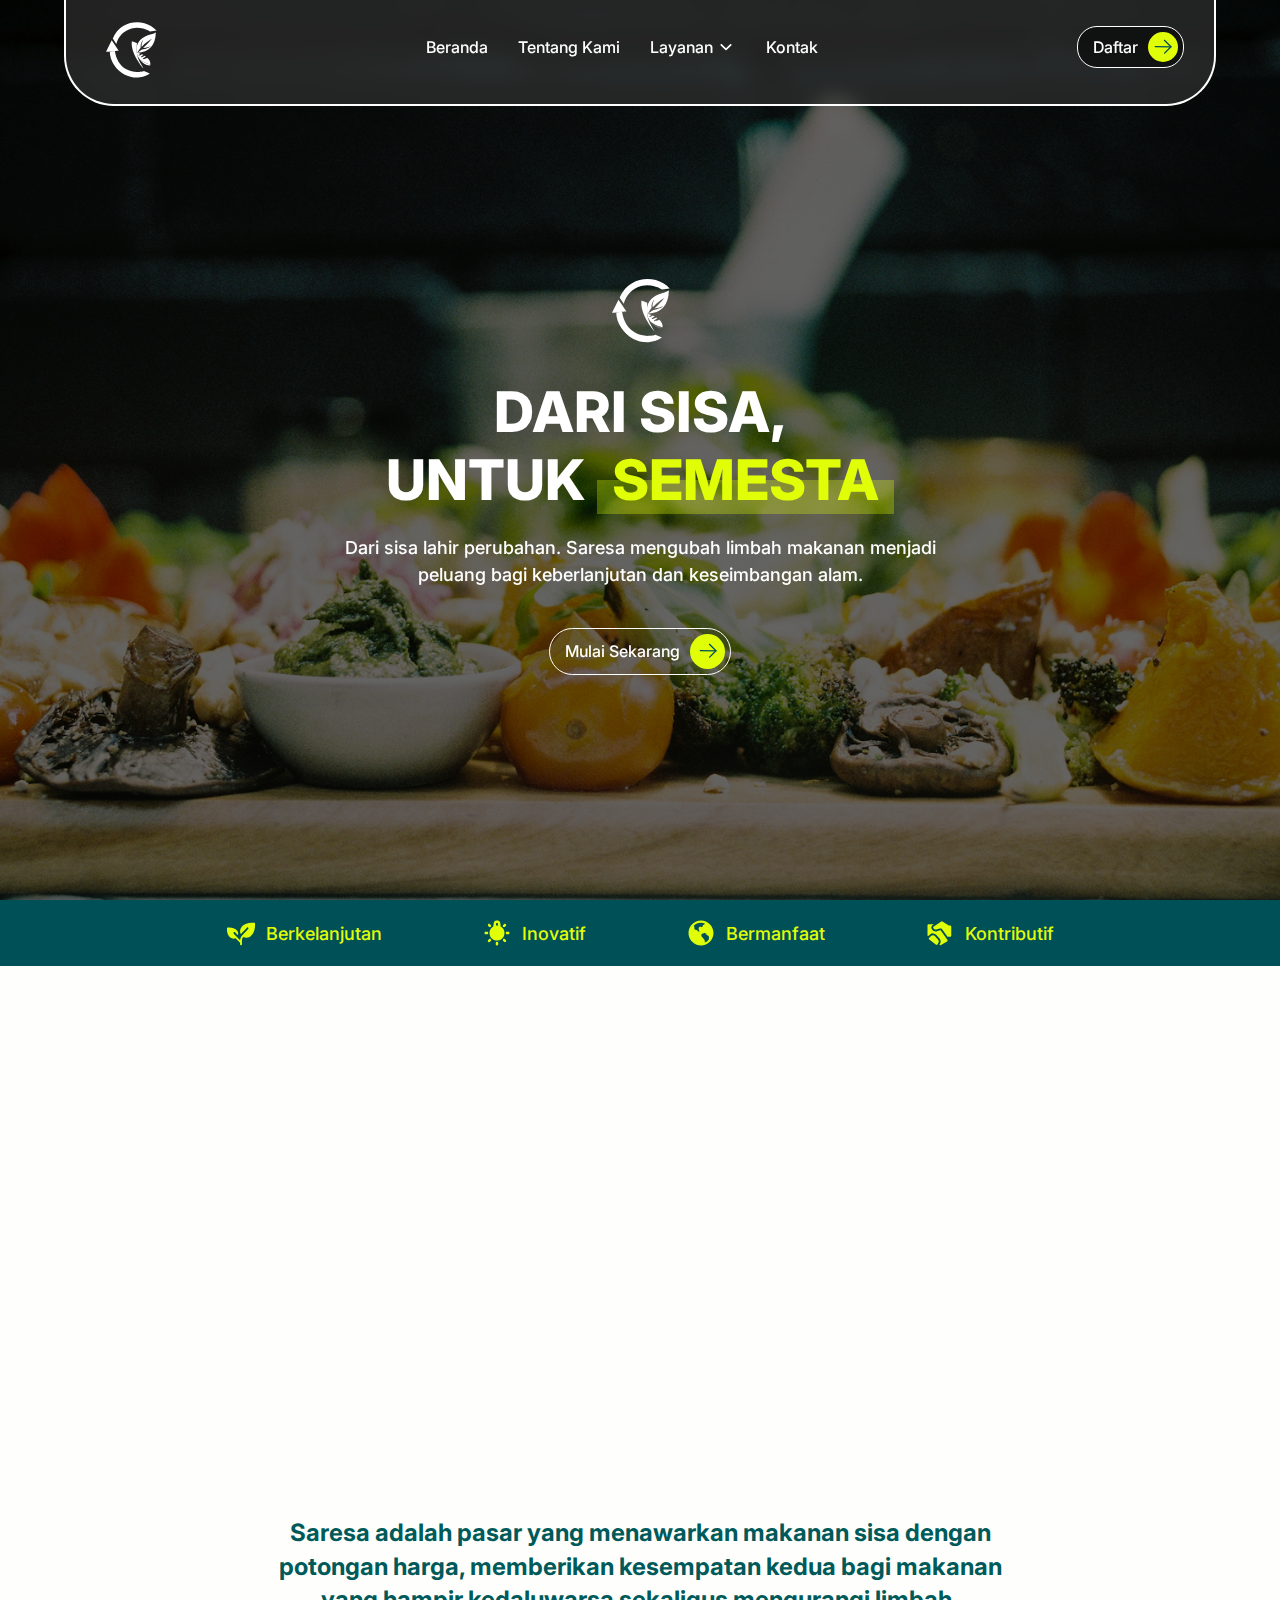
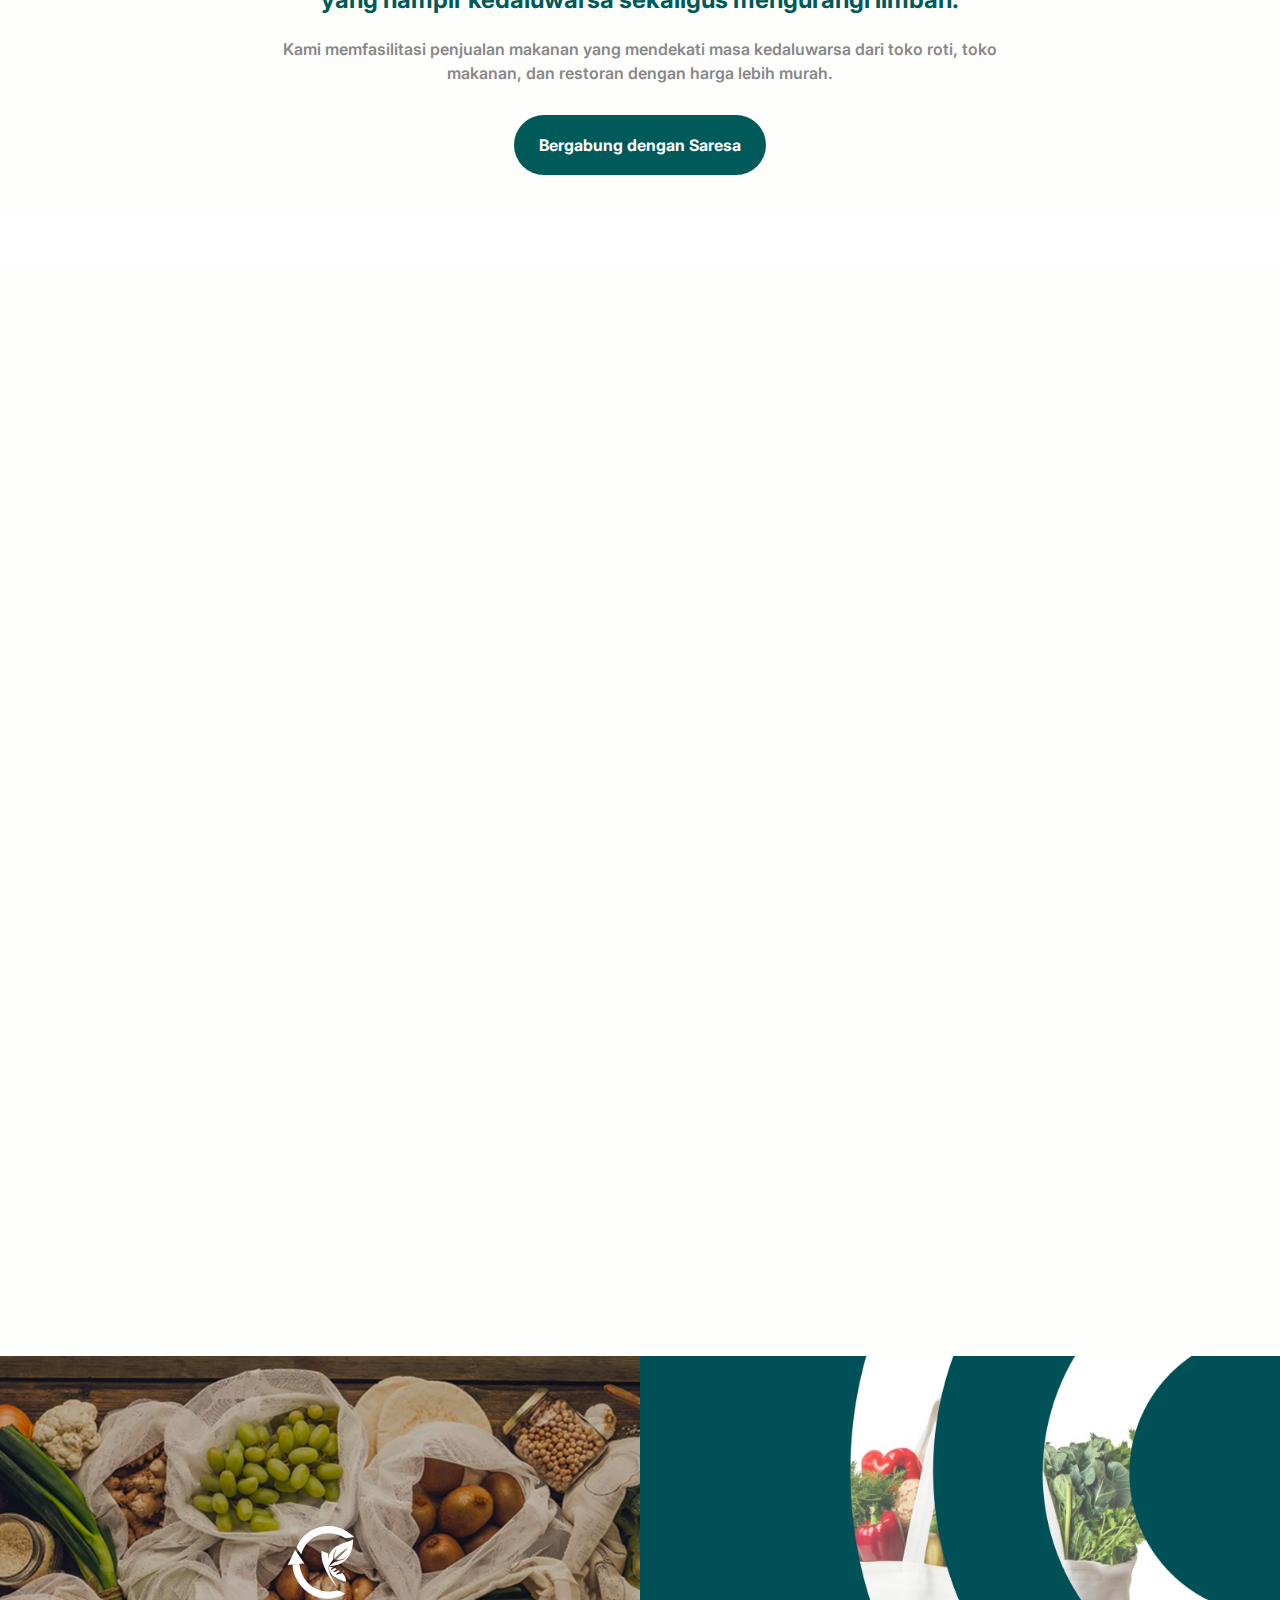
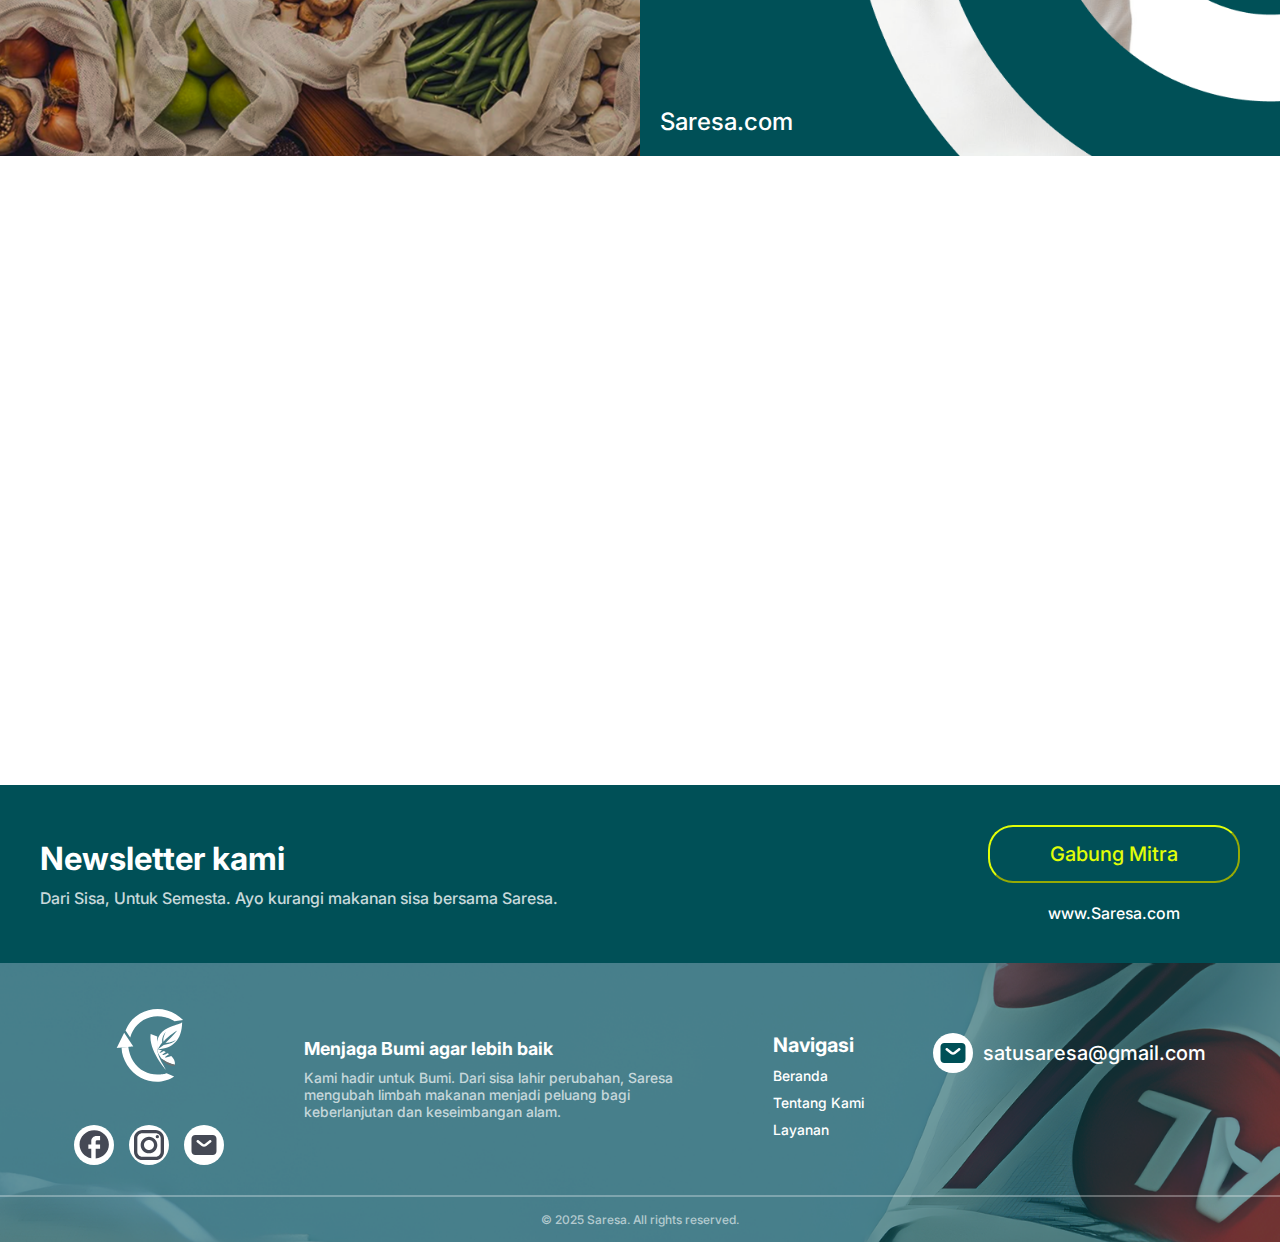
==== commit ea1dd636: "final" ====
--- a/pages/index.html
+++ b/pages/index.html
@@ -24,7 +24,7 @@
                 <path d="M2.33301 6.99418C2.33301 6.35251 2.85334 5.83334 3.49384 5.83334H12.8388C13.1467 5.83334 13.442 5.95565 13.6597 6.17334C13.8774 6.39104 13.9997 6.6863 13.9997 6.99418C13.9997 7.30205 13.8774 7.59731 13.6597 7.81501C13.442 8.03271 13.1467 8.15501 12.8388 8.15501H3.49384C3.18597 8.15501 2.89071 8.03271 2.67301 7.81501C2.45531 7.59731 2.33301 7.30205 2.33301 6.99418ZM2.33301 14C2.33301 13.3583 2.85334 12.8392 3.49384 12.8392H24.5055C24.8134 12.8392 25.1086 12.9615 25.3263 13.1792C25.544 13.3969 25.6663 13.6921 25.6663 14C25.6663 14.3079 25.544 14.6031 25.3263 14.8208C25.1086 15.0385 24.8134 15.1608 24.5055 15.1608H3.49384C3.18597 15.1608 2.89071 15.0385 2.67301 14.8208C2.45531 14.6031 2.33301 14.3079 2.33301 14ZM3.49384 19.845C3.18597 19.845 2.89071 19.9673 2.67301 20.185C2.45531 20.4027 2.33301 20.698 2.33301 21.0058C2.33301 21.3137 2.45531 21.609 2.67301 21.8267C2.89071 22.0444 3.18597 22.1667 3.49384 22.1667H17.5055C17.8134 22.1667 18.1086 22.0444 18.3263 21.8267C18.544 21.609 18.6663 21.3137 18.6663 21.0058C18.6663 20.698 18.544 20.4027 18.3263 20.185C18.1086 19.9673 17.8134 19.845 17.5055 19.845H3.49384Z" fill="white"/>
             </svg>                    
         </div>
-        <a href="/pages/index.html" class="logo" id="logo">
+        <a href="/pages/index.html" class="logo">
             <svg width="70" height="70" viewBox="0 0 75 92" fill="none" xmlns="http://www.w3.org/2000/svg">
                 <path d="M38.6341 40.9095L45.248 43.4697C45.2183 44.0365 45.0735 47.878 45.0528 48.4452C44.9655 51.5371 45.0032 54.649 45.2775 57.0339C45.3874 57.9896 45.5398 58.7318 45.7292 59.487C45.8578 59.9997 46.0034 60.5184 46.1643 61.1139C47.1258 64.6721 48.7685 68.0668 51.3746 72.3657L53.7874 76.6802C53.7874 76.6802 36.348 57.1016 38.6341 40.9095Z" fill="#fff"/>
                 <path fill-rule="evenodd" clip-rule="evenodd" d="M63.0121 32.3252C63.825 32.0729 64.5581 31.8454 65.1798 31.6226C70.0292 29.8844 70.15 29.2031 70.1527 29.1599C69.783 46.8839 61.2088 55.2005 45.8846 56.1684L51.7319 51.9939C58.0749 50.9811 62.1323 49.0209 63.6864 47.2683C57.56 49.9714 57.3121 49.3029 53.4403 50.0662C58.6771 45.2927 65.3226 37.5453 65.3226 37.5453C65.3226 37.5453 56.9509 42.2458 51.5237 48.6983C50.948 45.2814 51.6702 44.2725 52.8471 40.6735L53.7213 38.7985C51.4411 41.6209 49.6969 45.1906 50.1927 49.4857C48.8009 51.2646 47.9566 52.5461 47.1412 53.9383C46.7363 54.6295 46.3386 55.3481 45.8846 56.1684C45.8353 56.2576 45.7125 56.423 45.5882 56.5907C45.4606 56.7627 45.3312 56.9371 45.2775 57.0339C45.0032 54.649 44.9655 51.5371 45.0528 48.4452C47.5381 37.1283 57.2668 34.1086 63.0121 32.3252Z" fill="#ffff"/>
@@ -41,7 +41,7 @@
             <a href="#about" class="nav-link" class="about-link">Tentang Kami</a>
             <div class="dropdown">
                 <button class="dropbtn">
-                    Hemat
+                    Layanan
                     <svg width="20" height="20" viewBox="0 0 60 60" fill="none" xmlns="http://www.w3.org/2000/svg">
                         <path fill-rule="evenodd" clip-rule="evenodd" d="M31.7679 39.2675C31.299 39.7362 30.6633 39.9995 30.0004 39.9995C29.3375 39.9995 28.7017 39.7362 28.2329 39.2675L14.0904 25.125C13.8516 24.8944 13.6611 24.6185 13.5301 24.3135C13.3991 24.0085 13.3301 23.6805 13.3272 23.3485C13.3244 23.0166 13.3876 22.6874 13.5133 22.3801C13.639 22.0729 13.8247 21.7937 14.0594 21.559C14.2941 21.3243 14.5732 21.1387 14.8805 21.0129C15.1877 20.8872 15.5169 20.824 15.8489 20.8269C16.1808 20.8298 16.5089 20.8987 16.8139 21.0297C17.1189 21.1608 17.3948 21.3512 17.6254 21.59L30.0004 33.965L42.3754 21.59C42.8469 21.1346 43.4784 20.8826 44.1339 20.8883C44.7894 20.894 45.4164 21.1569 45.8799 21.6205C46.3434 22.084 46.6064 22.711 46.6121 23.3665C46.6178 24.022 46.3658 24.6535 45.9104 25.125L31.7679 39.2675Z" fill="white"/>
                     </svg>                            
--- a/assets/css/landing.css
+++ b/assets/css/landing.css
@@ -48,17 +48,11 @@
     border-bottom-left-radius: 50px;
     width: 90%;
     max-width: 1800px;
-    background-color: rgba(97, 97, 97, 0.226);
-    backdrop-filter: blur(9px);
+    background-color: rgba(54, 54, 54, 0.614);
+    backdrop-filter: blur(8px);
     transition: all 0.2s ease-in-out;
 }
-.navbar.scrolled {
-    background-color: white;
-    box-shadow: 0 2px 40px rgba(0, 0, 0, 0.1);
-  }
-
 .navbar:hover {
-    background-color: rgba(97, 97, 97, 0.226);
     backdrop-filter: blur(14px);
 }
 .nav-links {
@@ -72,24 +66,19 @@
     text-decoration: none;
     font-size: 1rem;
     font-weight: 500;
-    transition: all 0.4s ease;
-}
-.navbar.scrolled .nav-links a {
-    color: var(--ocean-teal); 
-  }
-
-.navbar.scrolled .logo svg {
-    filt 
+    transition: all 0.3s ease;
 }
 
 .nav-links a:hover {
-    color: var(--ocean-teal);
-        transition: all 0.2s ease;
-}
+    transform: translateY(-4px);
+    color: var(--lemon-zest);
+}
+
 .dropdown {
     position: relative;
     display: inline-block;
 }
+
 .dropdown-content a:hover{
     color: #005057;
     font-weight: var(--font-semibold);
@@ -100,17 +89,17 @@
     background: none;
     display: flex;
     flex-direction: row;
-    gap: 5px;
+    gap: 3px;
     border: none;
-    color: white;
+    color: white;   
     transition: color 0.3s ease;
     font-size: 16px;
     cursor: pointer;
 }
-.navbar.scrolled .dropbtn {
-    color: black;
-  }
-  
+
+
+
+
 .dropbtn:hover {
     color: var(--lemon-zest);
     transition: 0.3s ease;
@@ -139,8 +128,6 @@
 .dropdown:hover .dropdown-content {
     display: block;
 }
-
-
 
 .daftar-btn {
     display: flex;
@@ -205,6 +192,7 @@
     align-items: center;
     right: 20px;
 }
+
 .navbar-profile{
     display: flex;
     flex-direction: row;
